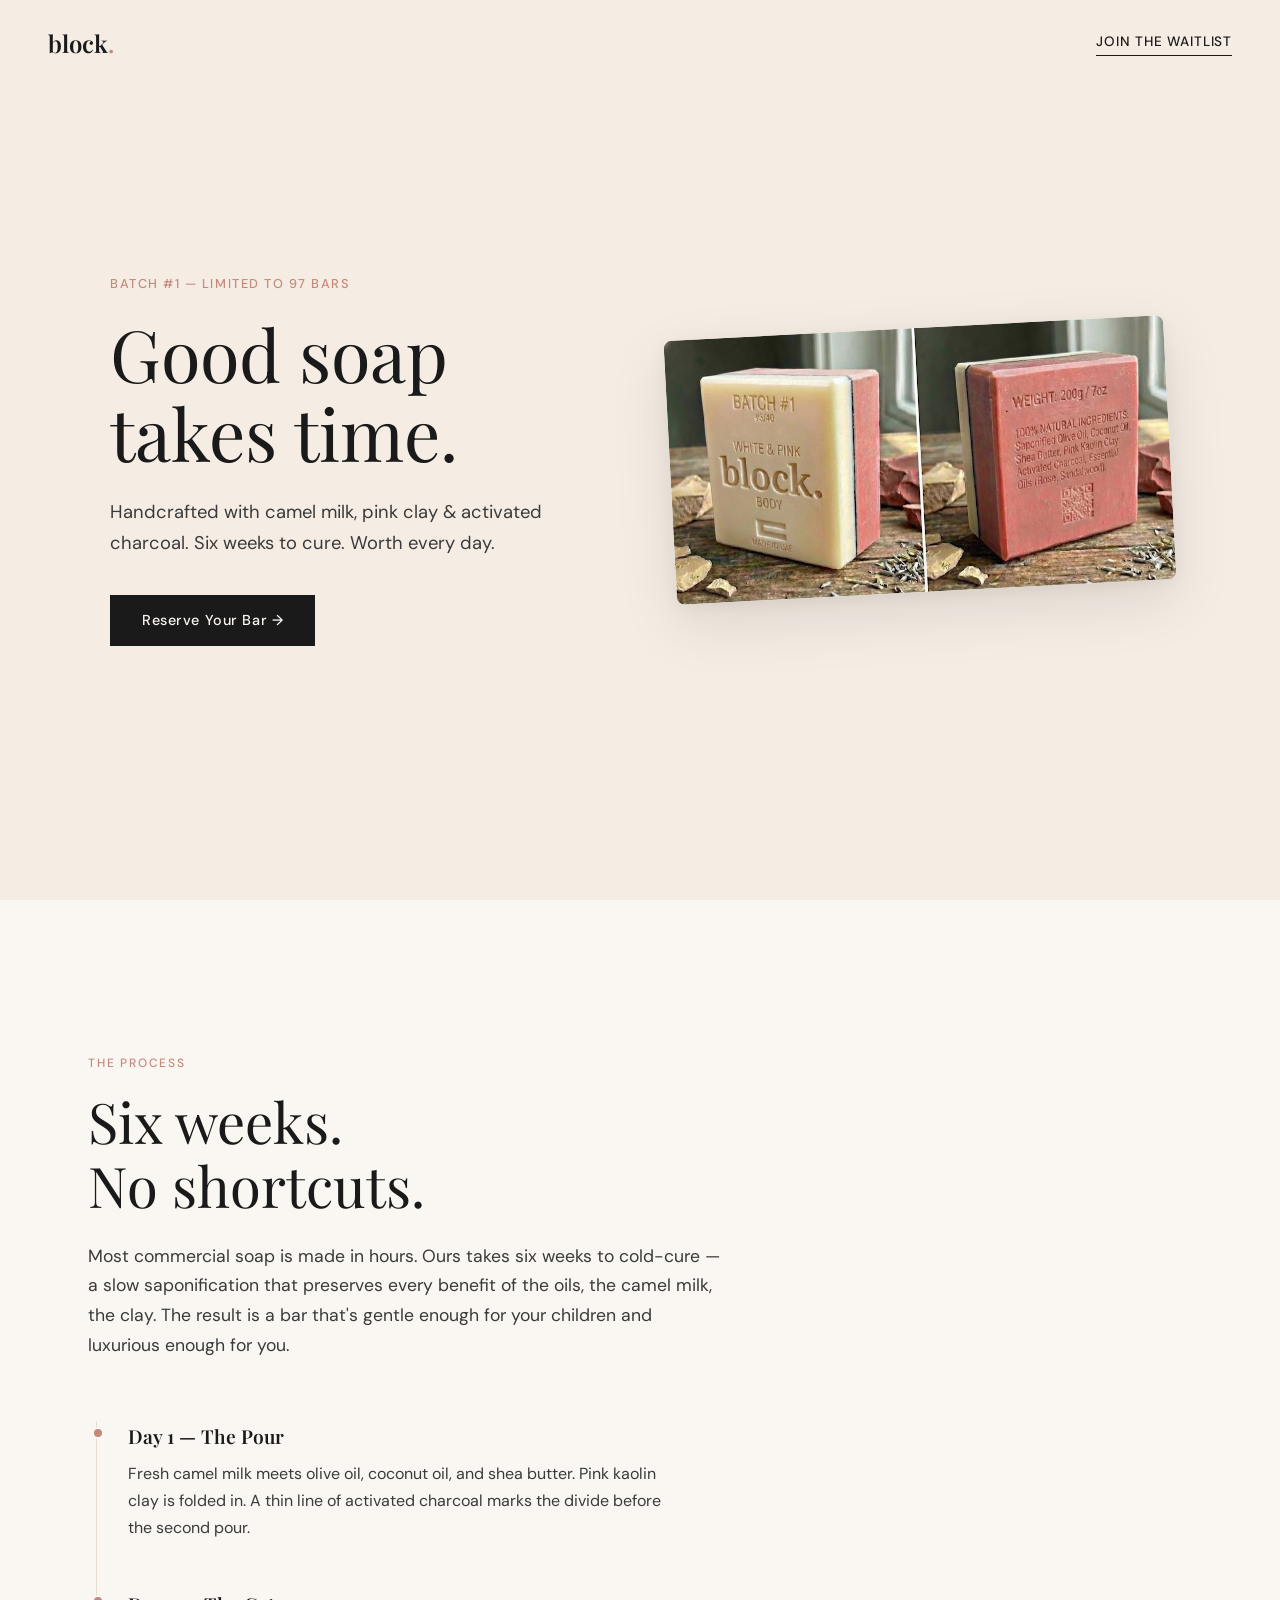
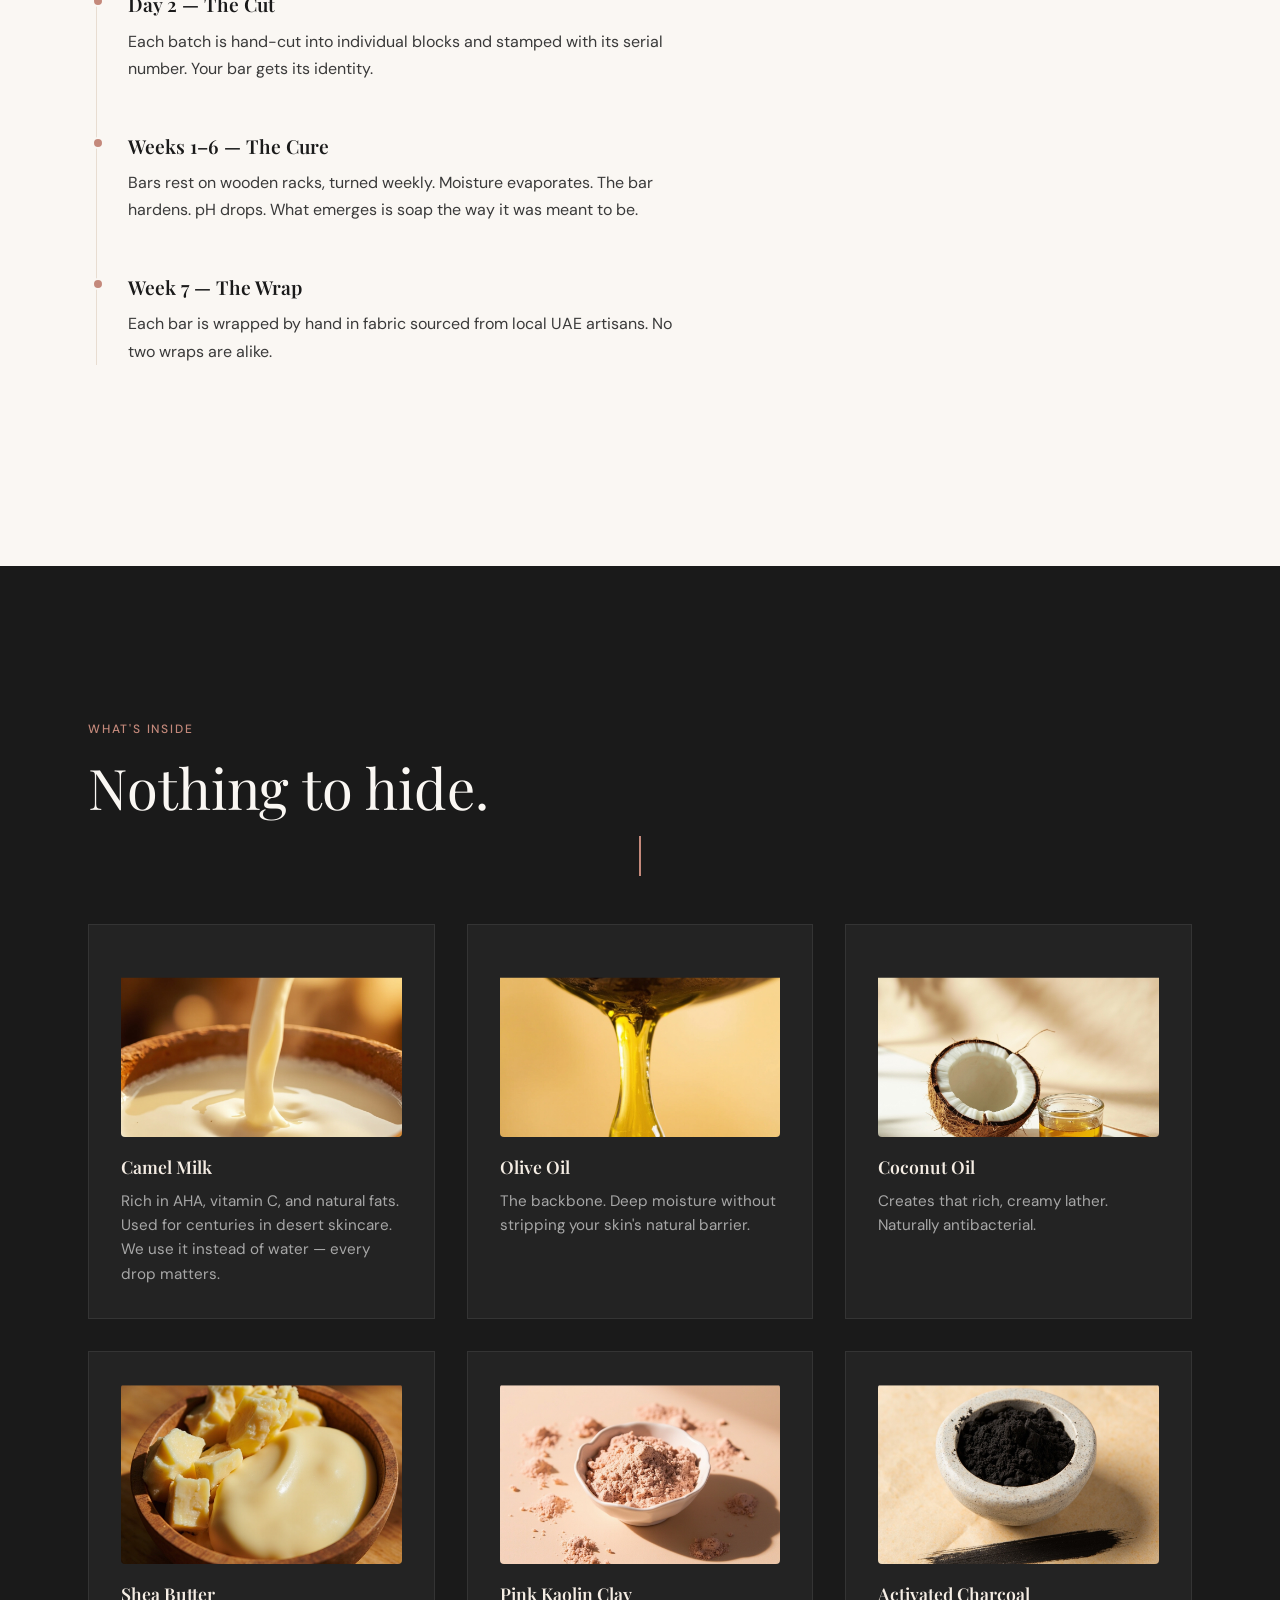
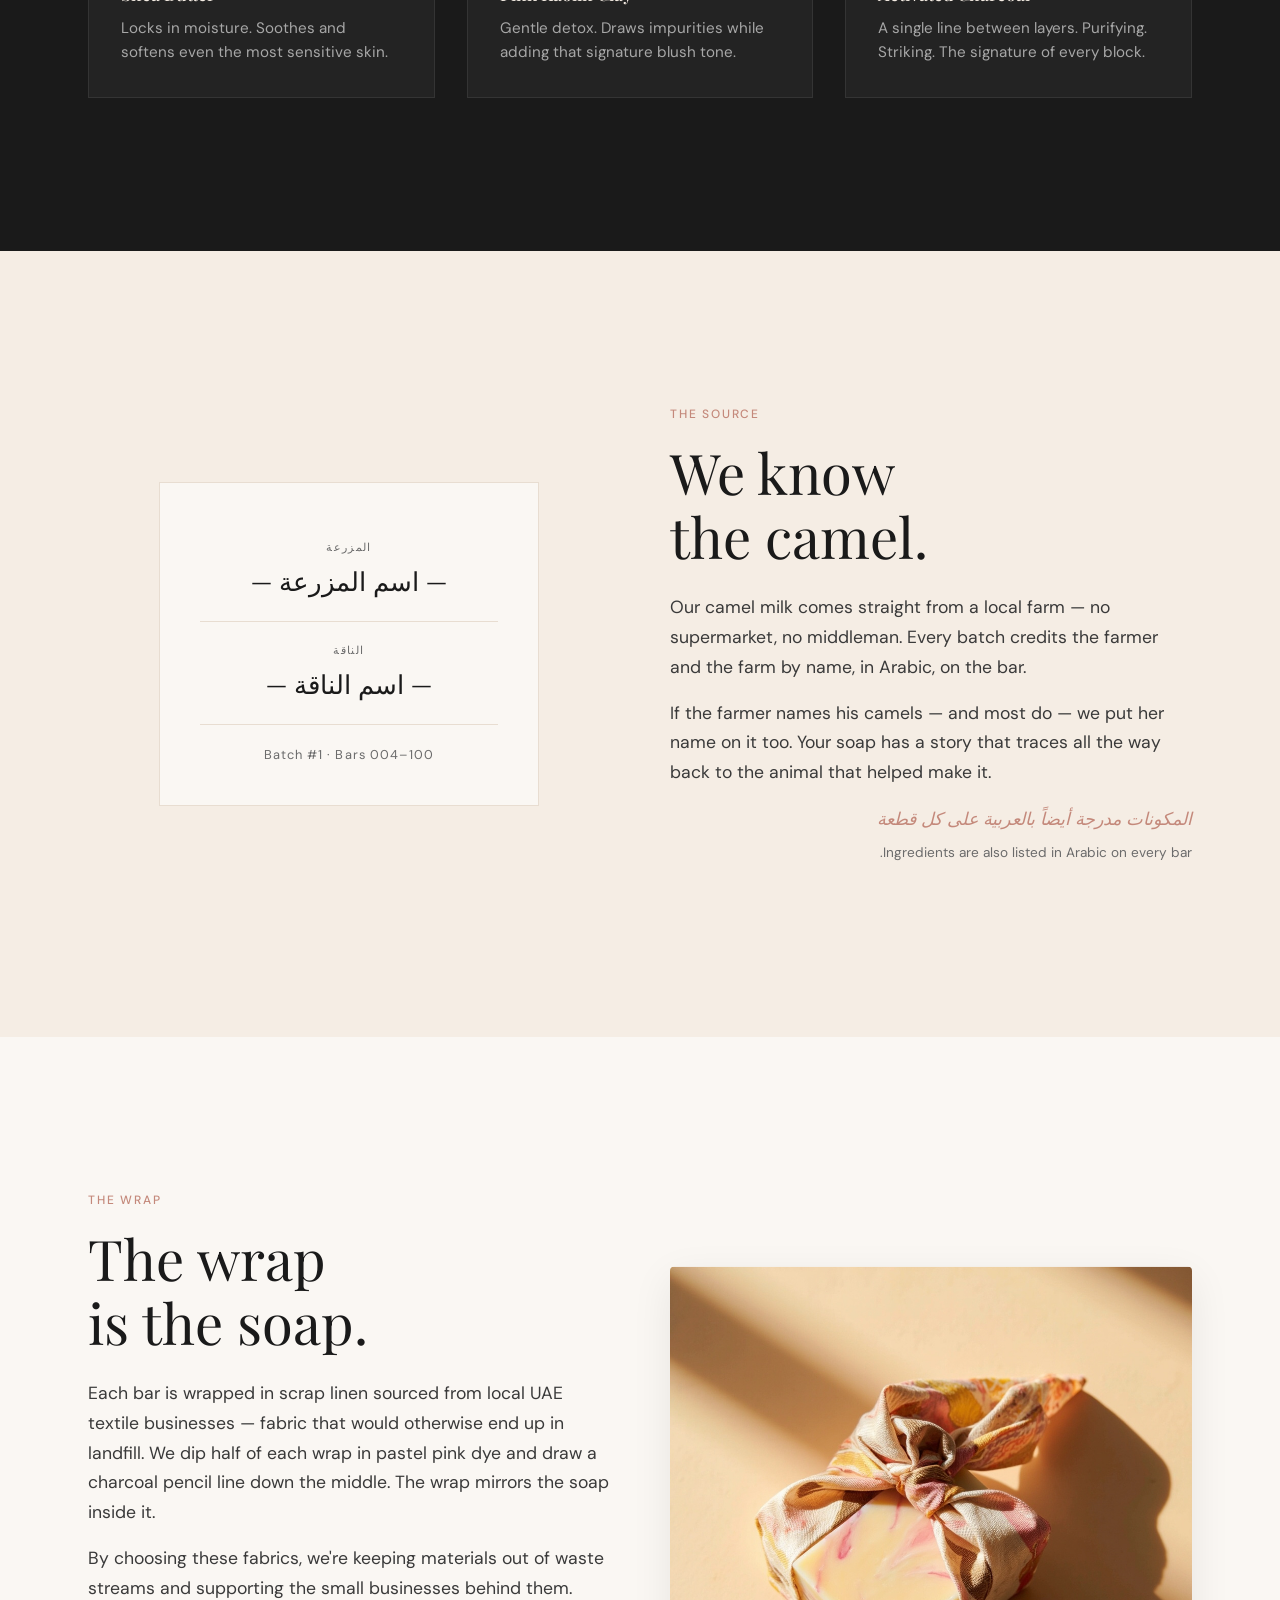
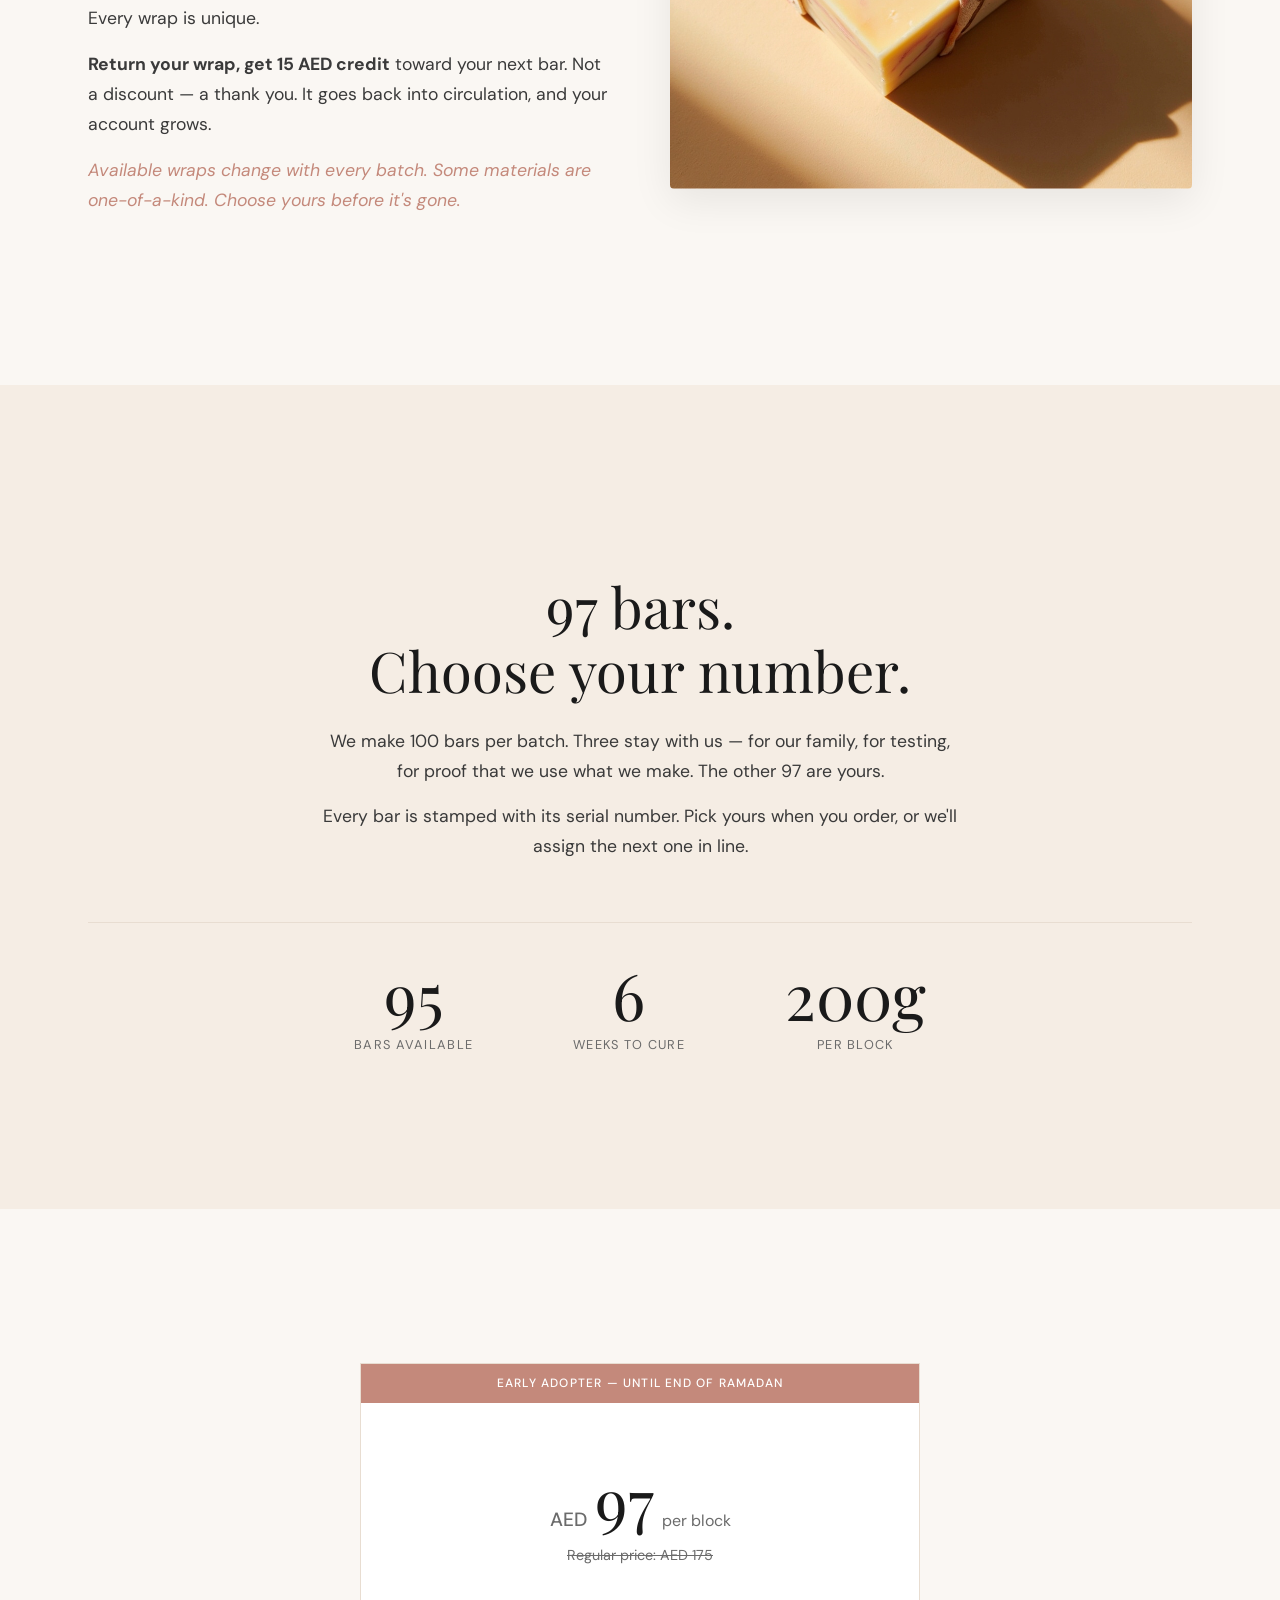
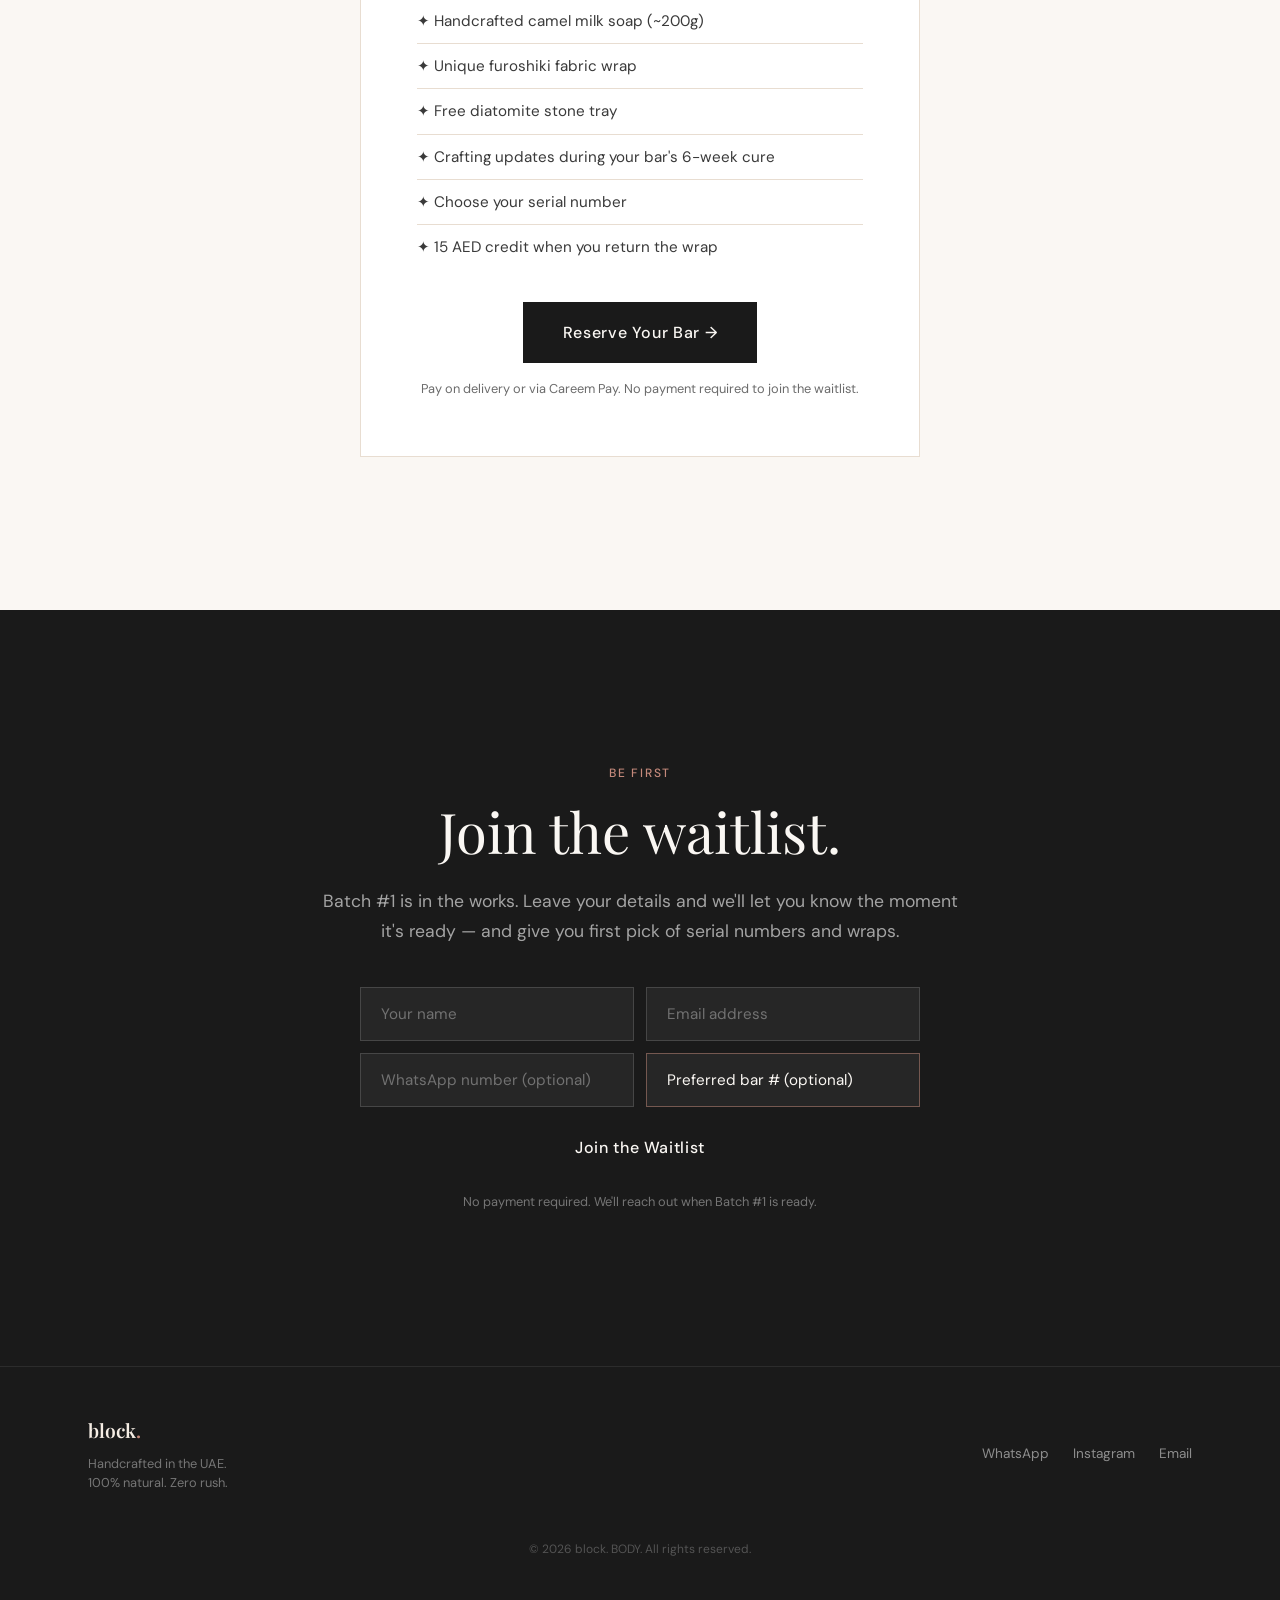
==== index.html @ e72de4f9 "Add JSON-LD structured data for product SEO - Product schema with name, brand, price, weight - Pre-o" ====
<!DOCTYPE html>
<html lang="en">
<head>
  <meta charset="UTF-8">
  <meta name="viewport" content="width=device-width, initial-scale=1.0">
  <title>block. BODY. — Handcrafted Natural Soap, Made in UAE</title>
  <meta name="description" content="Small-batch, camel milk soap handcrafted in the UAE. 6 weeks to cure. 97 bars per batch. Pink clay, activated charcoal, wrapped in locally-sourced fabric. Choose your number.">

  <!-- Favicon -->
  <link rel="icon" href="favicon.ico" sizes="any">
  <link rel="icon" type="image/png" sizes="192x192" href="favicon-192.png">
  <link rel="apple-touch-icon" href="favicon-192.png">

  <!-- Open Graph -->
  <meta property="og:type" content="website">
  <meta property="og:title" content="block. BODY. — Handcrafted Natural Soap">
  <meta property="og:description" content="Small-batch camel milk soap, handcrafted in the UAE. 6 weeks to cure. 97 bars per batch. Choose your number.">
  <meta property="og:image" content="images/hero-soap.png">
  <meta property="og:url" content="https://blockofsoap.com">

  <!-- Twitter Card -->
  <meta name="twitter:card" content="summary_large_image">
  <meta name="twitter:title" content="block. BODY. — Handcrafted Natural Soap">
  <meta name="twitter:description" content="Small-batch camel milk soap, handcrafted in the UAE. 6 weeks to cure. 97 bars per batch.">
  <meta name="twitter:image" content="images/hero-soap.png">

  <link rel="preconnect" href="https://fonts.googleapis.com">
  <link rel="preconnect" href="https://fonts.gstatic.com" crossorigin>
  <link href="https://fonts.googleapis.com/css2?family=DM+Sans:ital,opsz,wght@0,9..40,300;0,9..40,400;0,9..40,500;0,9..40,700;1,9..40,300&family=Playfair+Display:ital,wght@0,400;0,600;1,400&display=swap" rel="stylesheet">
  <link rel="stylesheet" href="style.css">

  <!-- Structured Data -->
  <script type="application/ld+json">
  {
    "@context": "https://schema.org",
    "@type": "Product",
    "name": "block. BODY. Handcrafted Camel Milk Soap",
    "description": "Small-batch handcrafted soap made with camel milk, pink kaolin clay, and activated charcoal. 6-week cold cure. 97 bars per batch.",
    "brand": { "@type": "Brand", "name": "block. BODY." },
    "offers": {
      "@type": "Offer",
      "price": "97",
      "priceCurrency": "AED",
      "availability": "https://schema.org/PreOrder",
      "priceValidUntil": "2026-03-31"
    },
    "weight": { "@type": "QuantitativeValue", "value": "200", "unitCode": "GRM" },
    "material": "Camel milk, olive oil, coconut oil, shea butter, pink kaolin clay, activated charcoal",
    "countryOfOrigin": { "@type": "Country", "name": "United Arab Emirates" },
    "image": "images/hero-soap.png"
  }
  </script>
</head>
<body>

  <!-- Skip link for keyboard users -->
  <a href="#waitlist" class="skip-link">Skip to waitlist</a>

  <!-- ===== HERO ===== -->
  <section class="hero" id="top" aria-label="Hero">
    <nav class="nav" aria-label="Main navigation">
      <div class="nav__logo"><a href="#top" aria-label="block. BODY. — Back to top">block<span class="dot">.</span></a></div>
      <a href="#waitlist" class="nav__cta">Join the Waitlist</a>
    </nav>

    <div class="hero__content">
      <div class="hero__text">
        <p class="hero__eyebrow">Batch #1 — Limited to 97 bars</p>
        <h1 class="hero__title">Good soap<br>takes time.</h1>
        <p class="hero__subtitle">Handcrafted with camel milk, pink clay &amp; activated charcoal. Six weeks to cure. Worth every day.</p>
        <a href="#waitlist" class="btn btn--primary">Reserve Your Bar →</a>
      </div>
      <div class="hero__image">
        <img src="images/hero-soap.png" alt="block. BODY. handcrafted soap — cream and pink layers with activated charcoal line" class="hero__photo">
      </div>
    </div>

    <div class="hero__scroll-hint">
      <span>Scroll to discover</span>
      <div class="scroll-line"></div>
    </div>
  </section>

  <!-- ===== THE STORY ===== -->
  <section class="story" id="story">
    <div class="container">
      <p class="section-eyebrow">The Process</p>
      <h2 class="section-title">Six weeks.<br>No shortcuts.</h2>
      <p class="section-body">Most commercial soap is made in hours. Ours takes six weeks to cold-cure — a slow saponification that preserves every benefit of the oils, the camel milk, the clay. The result is a bar that's gentle enough for your children and luxurious enough for you.</p>

      <div class="timeline">
        <div class="timeline__step" data-step="1">
          <div class="timeline__marker"></div>
          <div class="timeline__content">
            <h3>Day 1 — The Pour</h3>
            <p>Fresh camel milk meets olive oil, coconut oil, and shea butter. Pink kaolin clay is folded in. A thin line of activated charcoal marks the divide before the second pour.</p>
          </div>
        </div>
        <div class="timeline__step" data-step="2">
          <div class="timeline__marker"></div>
          <div class="timeline__content">
            <h3>Day 2 — The Cut</h3>
            <p>Each batch is hand-cut into individual blocks and stamped with its serial number. Your bar gets its identity.</p>
          </div>
        </div>
        <div class="timeline__step" data-step="3">
          <div class="timeline__marker"></div>
          <div class="timeline__content">
            <h3>Weeks 1–6 — The Cure</h3>
            <p>Bars rest on wooden racks, turned weekly. Moisture evaporates. The bar hardens. pH drops. What emerges is soap the way it was meant to be.</p>
          </div>
        </div>
        <div class="timeline__step" data-step="4">
          <div class="timeline__marker"></div>
          <div class="timeline__content">
            <h3>Week 7 — The Wrap</h3>
            <p>Each bar is wrapped by hand in fabric sourced from local UAE artisans. No two wraps are alike.</p>
          </div>
        </div>
      </div>
    </div>
  </section>

  <!-- ===== INGREDIENTS ===== -->
  <section class="ingredients" id="ingredients">
    <div class="container">
      <p class="section-eyebrow">What's Inside</p>
      <h2 class="section-title">Nothing to hide.</h2>
      <div class="ingredients__grid">
        <div class="ingredient-card">
          <div class="ingredient-card__img"><img loading="lazy" src="images/ingredient-camel-milk.png" alt="Camel milk"></div>
          <h3>Camel Milk</h3>
          <p>Rich in AHA, vitamin C, and natural fats. Used for centuries in desert skincare. We use it instead of water — every drop matters.</p>
        </div>
        <div class="ingredient-card">
          <div class="ingredient-card__img"><img loading="lazy" src="images/ingredient-olive-oil.png" alt="Olive oil"></div>
          <h3>Olive Oil</h3>
          <p>The backbone. Deep moisture without stripping your skin's natural barrier.</p>
        </div>
        <div class="ingredient-card">
          <div class="ingredient-card__img"><img loading="lazy" src="images/ingredient-coconut.png" alt="Coconut oil"></div>
          <h3>Coconut Oil</h3>
          <p>Creates that rich, creamy lather. Naturally antibacterial.</p>
        </div>
        <div class="ingredient-card">
          <div class="ingredient-card__img"><img loading="lazy" src="images/ingredient-shea-butter.png" alt="Shea butter"></div>
          <h3>Shea Butter</h3>
          <p>Locks in moisture. Soothes and softens even the most sensitive skin.</p>
        </div>
        <div class="ingredient-card">
          <div class="ingredient-card__img"><img loading="lazy" src="images/ingredient-pink-clay.png" alt="Pink kaolin clay"></div>
          <h3>Pink Kaolin Clay</h3>
          <p>Gentle detox. Draws impurities while adding that signature blush tone.</p>
        </div>
        <div class="ingredient-card">
          <div class="ingredient-card__img"><img loading="lazy" src="images/ingredient-charcoal.png" alt="Activated charcoal"></div>
          <h3>Activated Charcoal</h3>
          <p>A single line between layers. Purifying. Striking. The signature of every block.</p>
        </div>
      </div>
    </div>
  </section>

  <!-- ===== PROVENANCE ===== -->
  <section class="provenance" id="provenance">
    <div class="container">
      <div class="provenance__layout">
        <div class="provenance__visual">
          <div class="provenance-card">
            <div class="provenance-card__arabic">
              <span class="provenance-card__label">المزرعة</span>
              <span class="provenance-card__value" dir="rtl">— اسم المزرعة —</span>
            </div>
            <div class="provenance-card__divider"></div>
            <div class="provenance-card__arabic">
              <span class="provenance-card__label">الناقة</span>
              <span class="provenance-card__value" dir="rtl">— اسم الناقة —</span>
            </div>
            <div class="provenance-card__divider"></div>
            <div class="provenance-card__batch">
              Batch #1 · Bars 004–100
            </div>
          </div>
        </div>
        <div class="provenance__text">
          <p class="section-eyebrow">The Source</p>
          <h2 class="section-title">We know<br>the camel.</h2>
          <p class="section-body">Our camel milk comes straight from a local farm — no supermarket, no middleman. Every batch credits the farmer and the farm by name, in Arabic, on the bar.</p>
          <p class="section-body">If the farmer names his camels — and most do — we put her name on it too. Your soap has a story that traces all the way back to the animal that helped make it.</p>
          <p class="section-body provenance__arabic-note">المكونات مدرجة أيضاً بالعربية على كل قطعة<br><span class="provenance__translation">Ingredients are also listed in Arabic on every bar.</span></p>
        </div>
      </div>
    </div>
  </section>

  <!-- ===== THE WRAP ===== -->
  <section class="wrap" id="wrap">
    <div class="container">
      <div class="wrap__layout">
        <div class="wrap__text">
          <p class="section-eyebrow">The Wrap</p>
          <h2 class="section-title">The wrap<br>is the soap.</h2>
          <p class="section-body">Each bar is wrapped in scrap linen sourced from local UAE textile businesses — fabric that would otherwise end up in landfill. We dip half of each wrap in pastel pink dye and draw a charcoal pencil line down the middle. The wrap mirrors the soap inside it.</p>
          <p class="section-body">By choosing these fabrics, we're keeping materials out of waste streams and supporting the small businesses behind them. Every wrap is unique.</p>
          <p class="section-body"><strong>Return your wrap, get 15 AED credit</strong> toward your next bar. Not a discount — a thank you. It goes back into circulation, and your account grows.</p>
          <p class="section-body wrap__materials">Available wraps change with every batch. Some materials are one-of-a-kind. Choose yours before it's gone.</p>
        </div>
        <div class="wrap__visual">
          <img loading="lazy" src="images/furoshiki-wrap.png" alt="Soap wrapped in locally-sourced fabric, furoshiki style" class="wrap__image">
        </div>
      </div>
    </div>
  </section>

  <!-- ===== THE BATCH ===== -->
  <section class="batch" id="batch">
    <div class="container">
      <p class="section-eyebrow">Batch #1</p>
      <h2 class="section-title">97 bars.<br>Choose your number.</h2>
      <p class="section-body">We make 100 bars per batch. Three stay with us — for our family, for testing, for proof that we use what we make. The other 97 are yours.</p>
      <p class="section-body">Every bar is stamped with its serial number. Pick yours when you order, or we'll assign the next one in line.</p>

      <div class="batch__counter">
        <div class="batch__stat">
          <span class="batch__number" id="barsAvailable">97</span>
          <span class="batch__label">bars available</span>
        </div>
        <div class="batch__stat">
          <span class="batch__number">6</span>
          <span class="batch__label">weeks to cure</span>
        </div>
        <div class="batch__stat">
          <span class="batch__number">200g</span>
          <span class="batch__label">per block</span>
        </div>
      </div>
    </div>
  </section>

  <!-- ===== PRICING ===== -->
  <section class="pricing" id="pricing">
    <div class="container">
      <div class="pricing__card">
        <div class="pricing__badge">Early Adopter — Until End of Ramadan</div>
        <div class="pricing__amount">
          <span class="pricing__currency">AED</span>
          <span class="pricing__value">97</span>
          <span class="pricing__per">per block</span>
        </div>
        <div class="pricing__original">Regular price: AED 175</div>
        <ul class="pricing__includes">
          <li>✦ Handcrafted camel milk soap (~200g)</li>
          <li>✦ Unique furoshiki fabric wrap</li>
          <li>✦ Free diatomite stone tray</li>
          <li>✦ Crafting updates during your bar's 6-week cure</li>
          <li>✦ Choose your serial number</li>
          <li>✦ 15 AED credit when you return the wrap</li>
        </ul>
        <a href="#waitlist" class="btn btn--primary btn--large">Reserve Your Bar →</a>
        <p class="pricing__note">Pay on delivery or via Careem Pay. No payment required to join the waitlist.</p>
      </div>
    </div>
  </section>

  <!-- ===== WAITLIST ===== -->
  <section class="waitlist" id="waitlist">
    <div class="container">
      <p class="section-eyebrow">Be First</p>
      <h2 class="section-title">Join the waitlist.</h2>
      <p class="section-body">Batch #1 is in the works. Leave your details and we'll let you know the moment it's ready — and give you first pick of serial numbers and wraps.</p>

      <form class="waitlist__form" id="waitlistForm" aria-label="Waitlist signup">
        <div class="form__row">
          <label class="sr-only" for="wl-name">Your name</label>
          <input type="text" id="wl-name" name="name" placeholder="Your name" required class="form__input" autocomplete="name">
          <label class="sr-only" for="wl-email">Email address</label>
          <input type="email" id="wl-email" name="email" placeholder="Email address" required class="form__input" autocomplete="email">
        </div>
        <div class="form__row">
          <label class="sr-only" for="wl-phone">WhatsApp number</label>
          <input type="tel" id="wl-phone" name="phone" placeholder="WhatsApp number (optional)" class="form__input" autocomplete="tel">
          <label class="sr-only" for="wl-bar">Preferred bar number</label>
          <select id="wl-bar" name="barNumber" class="form__input form__select">
            <option value="">Preferred bar # (optional)</option>
          </select>
        </div>
        <button type="submit" class="btn btn--primary btn--large btn--full">Join the Waitlist</button>
        <p class="form__note">No payment required. We'll reach out when Batch #1 is ready.</p>
      </form>

      <div class="waitlist__success" id="waitlistSuccess" style="display:none;">
        <div class="success-icon">✦</div>
        <h3>You're on the list.</h3>
        <p>We'll send you updates as your batch cures. Welcome to block.</p>
      </div>
    </div>
  </section>

  <!-- ===== FOOTER ===== -->
  <footer class="footer">
    <div class="container footer__content">
      <div class="footer__brand">
        <div class="footer__logo">block<span class="dot">.</span></div>
        <p>Handcrafted in the UAE.<br>100% natural. Zero rush.</p>
      </div>
      <div class="footer__links">
        <a href="https://wa.me/971XXXXXXXXX" target="_blank">WhatsApp</a>
        <a href="https://instagram.com/blockofsoap" target="_blank">Instagram</a>
        <a href="mailto:hello@blockofsoap.com">Email</a>
      </div>
      <p class="footer__copy">© 2026 block. BODY. All rights reserved.</p>
    </div>
  </footer>

  <script src="script.js"></script>
</body>
</html>
---- style.css ----
/* ===== DESIGN TOKENS ===== */
:root {
  /* Palette — derived from the soap itself */
  --cream:       #F5EDE4;   /* camel milk base */
  --cream-light: #FAF7F3;   /* backgrounds */
  --cream-dark:  #E8DDD1;   /* subtle borders */
  --pink:        #C4897B;   /* pink kaolin clay */
  --pink-light:  #D4A69A;   /* hover states */
  --pink-soft:   #F0DDD8;   /* light pink bg */
  --charcoal:    #1A1A1A;   /* activated charcoal */
  --charcoal-mid:#3A3A3A;   /* secondary text */
  --charcoal-light: #6B6B6B; /* muted text */
  --white:       #FFFFFF;
  --gold:        #C9A96E;   /* accent, premium feel */

  /* Typography */
  --font-display: 'Playfair Display', Georgia, serif;
  --font-body:    'DM Sans', -apple-system, sans-serif;

  /* Spacing */
  --section-pad: clamp(80px, 12vw, 160px);
  --container:   min(1200px, 90vw);

  /* Transitions */
  --ease-smooth: cubic-bezier(0.25, 0.46, 0.45, 0.94);
  --ease-spring: cubic-bezier(0.34, 1.56, 0.64, 1);
}

/* ===== RESET ===== */
*, *::before, *::after {
  margin: 0; padding: 0; box-sizing: border-box;
}
html {
  scroll-behavior: smooth;
  -webkit-font-smoothing: antialiased;
}
body {
  font-family: var(--font-body);
  color: var(--charcoal);
  background: var(--cream-light);
  line-height: 1.6;
  overflow-x: hidden;
}
a { color: inherit; text-decoration: none; }
img { max-width: 100%; display: block; }
ul { list-style: none; }

.container {
  max-width: var(--container);
  margin: 0 auto;
  padding: 0 24px;
}

/* ===== TYPOGRAPHY ===== */
.section-eyebrow {
  font-family: var(--font-body);
  font-size: 0.75rem;
  font-weight: 500;
  letter-spacing: 0.15em;
  text-transform: uppercase;
  color: var(--pink);
  margin-bottom: 16px;
}
.section-title {
  font-family: var(--font-display);
  font-size: clamp(2rem, 5vw, 3.5rem);
  font-weight: 400;
  line-height: 1.15;
  margin-bottom: 24px;
  color: var(--charcoal);
}
.section-body {
  font-size: 1.1rem;
  line-height: 1.7;
  color: var(--charcoal-mid);
  max-width: 640px;
  margin-bottom: 16px;
}

/* ===== BUTTON ===== */
.btn {
  display: inline-block;
  font-family: var(--font-body);
  font-size: 0.9rem;
  font-weight: 500;
  letter-spacing: 0.04em;
  padding: 14px 32px;
  border: none;
  border-radius: 0;
  cursor: pointer;
  transition: all 0.3s var(--ease-smooth);
}
.btn--primary {
  background: var(--charcoal);
  color: var(--cream-light);
}
.btn--primary:hover {
  background: var(--pink);
  color: var(--white);
  transform: translateY(-2px);
}
.btn--large {
  padding: 18px 40px;
  font-size: 1rem;
}
.btn--full {
  width: 100%;
  text-align: center;
}

/* ===== NAV ===== */
.nav {
  display: flex;
  justify-content: space-between;
  align-items: center;
  padding: 24px clamp(24px, 5vw, 48px);
  position: absolute;
  top: 0; left: 0; right: 0;
  z-index: 100;
}
.nav__logo {
  font-family: var(--font-display);
  font-size: 1.5rem;
  font-weight: 600;
  color: var(--charcoal);
}
.dot {
  color: var(--pink);
}
.nav__cta {
  font-size: 0.85rem;
  font-weight: 500;
  letter-spacing: 0.06em;
  text-transform: uppercase;
  color: var(--charcoal);
  border-bottom: 1px solid var(--charcoal);
  padding-bottom: 2px;
  transition: color 0.3s, border-color 0.3s;
}
.nav__cta:hover {
  color: var(--pink);
  border-color: var(--pink);
}
/* Logo link inherits style */
.nav__logo a {
  color: inherit;
  text-decoration: none;
}

/* ===== HERO ===== */
.hero {
  min-height: 100vh;
  display: flex;
  flex-direction: column;
  justify-content: center;
  background: var(--cream);
  position: relative;
  overflow: hidden;
}
.hero__content {
  display: grid;
  grid-template-columns: 1fr 1fr;
  gap: 60px;
  align-items: center;
  max-width: var(--container);
  margin: 0 auto;
  padding: 120px 24px 100px;
}
.hero__eyebrow {
  font-size: 0.8rem;
  font-weight: 500;
  letter-spacing: 0.12em;
  text-transform: uppercase;
  color: var(--pink);
  margin-bottom: 20px;
}
.hero__title {
  font-family: var(--font-display);
  font-size: clamp(2.5rem, 6vw, 4.5rem);
  font-weight: 400;
  line-height: 1.1;
  margin-bottom: 24px;
  color: var(--charcoal);
}
.hero__subtitle {
  font-size: 1.15rem;
  line-height: 1.7;
  color: var(--charcoal-mid);
  max-width: 480px;
  margin-bottom: 36px;
}

/* Hero photo */
.hero__photo {
  width: 100%;
  max-width: 500px;
  margin: 0 auto;
  display: block;
  border-radius: 8px;
  box-shadow:
    0 20px 60px rgba(0,0,0,0.1),
    0 4px 16px rgba(0,0,0,0.05);
  transform: rotate(-3deg);
  transition: transform 0.6s var(--ease-spring);
}
.hero__photo:hover {
  transform: rotate(0deg) scale(1.02);
}

.hero__scroll-hint {
  position: absolute;
  bottom: 24px;
  left: 50%;
  transform: translateX(-50%);
  display: flex;
  flex-direction: column;
  align-items: center;
  gap: 8px;
  z-index: 1;
  pointer-events: none;
  transition: opacity 0.6s var(--ease-smooth);
}
.hero__scroll-hint.hidden {
  opacity: 0;
}
.hero__scroll-hint span {
  font-size: 0.7rem;
  letter-spacing: 0.1em;
  text-transform: uppercase;
  color: var(--charcoal-light);
}
.scroll-line {
  width: 1px;
  height: 40px;
  background: var(--charcoal-light);
  animation: scrollPulse 2s ease infinite;
}
@keyframes scrollPulse {
  0%, 100% { opacity: 0.3; transform: scaleY(0.5); }
  50% { opacity: 1; transform: scaleY(1); }
}

/* ===== STORY / TIMELINE ===== */
.story {
  padding: var(--section-pad) 0;
  background: var(--cream-light);
}
.timeline {
  margin-top: 60px;
  position: relative;
  padding-left: 40px;
}
.timeline::before {
  content: '';
  position: absolute;
  left: 8px;
  top: 0;
  bottom: 0;
  width: 1px;
  background: var(--cream-dark);
}
.timeline__step {
  position: relative;
  margin-bottom: 48px;
  opacity: 0;
  transform: translateY(30px);
  transition: all 0.6s var(--ease-smooth);
}
.timeline__step.visible {
  opacity: 1;
  transform: translateY(0);
}
.timeline__marker {
  position: absolute;
  left: -36px;
  top: 6px;
  width: 12px;
  height: 12px;
  border-radius: 50%;
  background: var(--pink);
  border: 2px solid var(--cream-light);
  z-index: 1;
}
.timeline__content h3 {
  font-family: var(--font-display);
  font-size: 1.2rem;
  font-weight: 600;
  margin-bottom: 8px;
}
.timeline__content p {
  color: var(--charcoal-mid);
  font-size: 1rem;
  line-height: 1.7;
  max-width: 560px;
}

/* ===== INGREDIENTS ===== */
.ingredients {
  padding: var(--section-pad) 0;
  background: var(--charcoal);
  color: var(--cream-light);
  overflow: hidden;
}
.ingredients .section-title {
  color: var(--cream-light);
}
.ingredients__grid {
  display: grid;
  grid-template-columns: repeat(auto-fit, minmax(300px, 1fr));
  gap: 32px;
  margin-top: 48px;
}
.ingredient-card {
  background: rgba(255,255,255,0.04);
  border: 1px solid rgba(255,255,255,0.08);
  padding: 32px;
  transition: all 0.5s var(--ease-smooth);
  position: relative;
  overflow: hidden;
}
/* Pour-in shimmer overlay */
.ingredient-card::before {
  content: '';
  position: absolute;
  top: 0; left: -100%;
  width: 60%;
  height: 100%;
  background: linear-gradient(
    90deg,
    transparent,
    rgba(255,255,255,0.04),
    transparent
  );
  transition: none;
  pointer-events: none;
}
.ingredient-card.visible::before {
  animation: shimmerPour 1.2s 0.4s ease-out forwards;
}
@keyframes shimmerPour {
  0%   { left: -60%; }
  100% { left: 120%; }
}
.ingredient-card:hover {
  background: rgba(255,255,255,0.08);
  transform: translateY(-4px);
}
.ingredient-card__img {
  width: 100%;
  height: 180px;
  overflow: hidden;
  margin-bottom: 16px;
  border-radius: 4px;
  position: relative;
}
/* Liquid fill reveal — image appears to "pour in" from top */
.ingredient-card__img::after {
  content: '';
  position: absolute;
  top: 0; left: 0; right: 0; bottom: 0;
  background: var(--charcoal);
  transform-origin: top;
  transform: scaleY(1);
  transition: transform 0.9s var(--ease-smooth);
  z-index: 1;
}
.ingredient-card.visible .ingredient-card__img::after {
  transform: scaleY(0);
  transform-origin: bottom;
}
.ingredient-card__img img {
  width: 100%;
  height: 100%;
  object-fit: cover;
  transition: transform 0.6s var(--ease-smooth);
  /* Gentle float animation on visible */
}
.ingredient-card.visible .ingredient-card__img img {
  animation: gentleFloat 6s ease-in-out infinite;
  animation-delay: var(--float-delay, 0s);
}
@keyframes gentleFloat {
  0%, 100% { transform: scale(1) translateY(0); }
  50%      { transform: scale(1.03) translateY(-4px); }
}
.ingredient-card:hover .ingredient-card__img img {
  transform: scale(1.08);
  animation: none;
}
.ingredient-card h3 {
  font-family: var(--font-display);
  font-size: 1.1rem;
  font-weight: 600;
  margin-bottom: 8px;
  color: var(--cream);
  transform: translateY(10px);
  opacity: 0;
  transition: all 0.5s 0.3s var(--ease-smooth);
}
.ingredient-card.visible h3 {
  transform: translateY(0);
  opacity: 1;
}
.ingredient-card p {
  font-size: 0.95rem;
  line-height: 1.6;
  color: rgba(255,255,255,0.6);
  transform: translateY(10px);
  opacity: 0;
  transition: all 0.5s 0.45s var(--ease-smooth);
}
.ingredient-card.visible p {
  transform: translateY(0);
  opacity: 1;
}

/* Drip/pour decoration on the ingredients section header */
.ingredients .section-title {
  position: relative;
}
.ingredients .section-title::after {
  content: '';
  display: block;
  width: 2px;
  height: 0;
  background: var(--pink);
  margin: 16px auto 0;
  transition: height 0.8s 0.2s var(--ease-smooth);
}
.ingredients .section-title.visible::after {
  height: 40px;
}

/* ===== PROVENANCE ===== */
.provenance {
  padding: var(--section-pad) 0;
  background: var(--cream);
}
.provenance__layout {
  display: grid;
  grid-template-columns: 1fr 1fr;
  gap: 60px;
  align-items: center;
}
.provenance-card {
  background: var(--cream-light);
  border: 1px solid var(--cream-dark);
  padding: 40px;
  max-width: 380px;
  margin: 0 auto;
}
.provenance-card__arabic {
  text-align: center;
  padding: 16px 0;
}
.provenance-card__label {
  display: block;
  font-family: var(--font-body);
  font-size: 0.7rem;
  letter-spacing: 0.12em;
  text-transform: uppercase;
  color: var(--charcoal-light);
  margin-bottom: 8px;
}
.provenance-card__value {
  display: block;
  font-size: 1.6rem;
  color: var(--charcoal);
  font-weight: 300;
  line-height: 1.4;
}
.provenance-card__divider {
  height: 1px;
  background: var(--cream-dark);
  margin: 4px 0;
}
.provenance-card__batch {
  text-align: center;
  padding-top: 16px;
  font-size: 0.8rem;
  letter-spacing: 0.08em;
  color: var(--charcoal-light);
}
.provenance__arabic-note {
  font-style: italic;
  color: var(--pink) !important;
  direction: rtl;
  text-align: right;
  line-height: 1.8;
}
.provenance__translation {
  direction: ltr;
  font-size: 0.85rem;
  color: var(--charcoal-light) !important;
  font-style: normal;
}

@media (max-width: 768px) {
  .provenance__layout {
    grid-template-columns: 1fr;
  }
  .provenance__visual {
    order: -1;
  }
}

/* ===== THE WRAP ===== */
.wrap {
  padding: var(--section-pad) 0;
  background: var(--cream-light);
}
.wrap__layout {
  display: grid;
  grid-template-columns: 1fr 1fr;
  gap: 60px;
  align-items: center;
}
.wrap__image {
  width: 100%;
  border-radius: 4px;
  box-shadow: 0 12px 40px rgba(0,0,0,0.08);
}
.wrap__materials {
  font-style: italic;
  color: var(--pink) !important;
}

/* ===== BATCH ===== */
.batch {
  padding: var(--section-pad) 0;
  background: var(--cream);
  text-align: center;
}
.batch .section-body {
  margin-left: auto;
  margin-right: auto;
}
.batch__counter {
  display: flex;
  justify-content: center;
  gap: clamp(40px, 8vw, 100px);
  margin-top: 60px;
  padding-top: 40px;
  border-top: 1px solid var(--cream-dark);
}
.batch__stat {
  display: flex;
  flex-direction: column;
  align-items: center;
}
.batch__number {
  font-family: var(--font-display);
  font-size: clamp(2.5rem, 5vw, 4rem);
  font-weight: 400;
  color: var(--charcoal);
  line-height: 1;
}
.batch__label {
  font-size: 0.8rem;
  letter-spacing: 0.1em;
  text-transform: uppercase;
  color: var(--charcoal-light);
  margin-top: 8px;
}

/* ===== PRICING ===== */
.pricing {
  padding: var(--section-pad) 0;
  background: var(--cream-light);
}
.pricing__card {
  max-width: 560px;
  margin: 0 auto;
  background: var(--white);
  border: 1px solid var(--cream-dark);
  padding: clamp(32px, 5vw, 56px);
  text-align: center;
  position: relative;
  overflow: hidden;
}
.pricing__badge {
  background: var(--pink);
  color: var(--white);
  font-size: 0.75rem;
  font-weight: 500;
  letter-spacing: 0.1em;
  text-transform: uppercase;
  padding: 10px 20px;
  position: absolute;
  top: 0; left: 0; right: 0;
}
.pricing__amount {
  margin-top: 48px;
  margin-bottom: 8px;
  display: flex;
  align-items: baseline;
  justify-content: center;
  gap: 8px;
}
.pricing__currency {
  font-size: 1.2rem;
  font-weight: 500;
  color: var(--charcoal-light);
}
.pricing__value {
  font-family: var(--font-display);
  font-size: 4rem;
  font-weight: 400;
  color: var(--charcoal);
  line-height: 1;
}
.pricing__per {
  font-size: 1rem;
  color: var(--charcoal-light);
}
.pricing__original {
  font-size: 0.9rem;
  color: var(--charcoal-light);
  text-decoration: line-through;
  margin-bottom: 32px;
}
.pricing__includes {
  text-align: left;
  margin-bottom: 32px;
}
.pricing__includes li {
  padding: 10px 0;
  border-bottom: 1px solid var(--cream-dark);
  font-size: 0.95rem;
  color: var(--charcoal-mid);
}
.pricing__includes li:last-child {
  border-bottom: none;
}
.pricing__note {
  margin-top: 16px;
  font-size: 0.8rem;
  color: var(--charcoal-light);
}

/* ===== WAITLIST ===== */
.waitlist {
  padding: var(--section-pad) 0;
  background: var(--charcoal);
  color: var(--cream-light);
  text-align: center;
}
.waitlist .section-title {
  color: var(--cream-light);
}
.waitlist .section-body {
  margin-left: auto;
  margin-right: auto;
  color: rgba(255,255,255,0.6);
}
.waitlist__form {
  max-width: 560px;
  margin: 40px auto 0;
}
.form__row {
  display: grid;
  grid-template-columns: 1fr 1fr;
  gap: 12px;
  margin-bottom: 12px;
}
.form__input,
.form__select {
  font-family: var(--font-body);
  font-size: 0.95rem;
  padding: 16px 20px;
  border: 1px solid rgba(255,255,255,0.15);
  background: rgba(255,255,255,0.05);
  color: var(--cream-light);
  outline: none;
  transition: border-color 0.3s;
}
.form__input::placeholder {
  color: rgba(255,255,255,0.35);
}
.form__input:focus,
.form__select:focus {
  border-color: var(--pink);
}
.form__select {
  appearance: none;
  cursor: pointer;
}
.form__select option {
  background: var(--charcoal);
  color: var(--cream-light);
}
.form__note {
  margin-top: 16px;
  font-size: 0.8rem;
  color: rgba(255,255,255,0.4);
}

/* Form validation */
.form__input:invalid:not(:placeholder-shown) {
  border-color: #e74c3c;
}
.form__input:valid:not(:placeholder-shown) {
  border-color: rgba(196, 137, 123, 0.5);
}

/* Submit button loading state */
.btn--loading {
  position: relative;
  pointer-events: none;
  opacity: 0.8;
}
.btn--loading::after {
  content: '';
  position: absolute;
  width: 18px;
  height: 18px;
  top: 50%;
  right: 20px;
  margin-top: -9px;
  border: 2px solid transparent;
  border-top-color: var(--cream-light);
  border-radius: 50%;
  animation: btnSpin 0.6s linear infinite;
}
@keyframes btnSpin {
  to { transform: rotate(360deg); }
}

.waitlist__success h3 {
  font-family: var(--font-display);
  font-size: 1.8rem;
  margin: 16px 0 8px;
}
.success-icon {
  font-size: 3rem;
  color: var(--pink);
}

/* ===== FOOTER ===== */
.footer {
  padding: 48px 0;
  background: var(--charcoal);
  border-top: 1px solid rgba(255,255,255,0.08);
}
.footer__content {
  display: flex;
  justify-content: space-between;
  align-items: center;
  flex-wrap: wrap;
  gap: 24px;
}
.footer__logo {
  font-family: var(--font-display);
  font-size: 1.2rem;
  font-weight: 600;
  color: var(--cream);
}
.footer__brand p {
  font-size: 0.8rem;
  color: rgba(255,255,255,0.4);
  margin-top: 8px;
  line-height: 1.5;
}
.footer__links {
  display: flex;
  gap: 24px;
}
.footer__links a {
  font-size: 0.85rem;
  color: rgba(255,255,255,0.5);
  transition: color 0.3s;
}
.footer__links a:hover {
  color: var(--pink);
}
.footer__copy {
  width: 100%;
  text-align: center;
  font-size: 0.75rem;
  color: rgba(255,255,255,0.25);
  margin-top: 24px;
}

/* ===== ANIMATIONS ===== */
.fade-up {
  opacity: 0;
  transform: translateY(40px);
  transition: all 0.8s var(--ease-smooth);
}
.fade-up.visible {
  opacity: 1;
  transform: translateY(0);
}

/* Slide-in from left/right */
.slide-in-left {
  opacity: 0;
  transform: translateX(-60px);
  transition: all 0.8s var(--ease-smooth);
}
.slide-in-left.visible {
  opacity: 1;
  transform: translateX(0);
}
.slide-in-right {
  opacity: 0;
  transform: translateX(60px);
  transition: all 0.8s var(--ease-smooth);
}
.slide-in-right.visible {
  opacity: 1;
  transform: translateX(0);
}

/* Scale reveal */
.scale-reveal {
  opacity: 0;
  transform: scale(0.85);
  transition: all 0.8s var(--ease-spring);
}
.scale-reveal.visible {
  opacity: 1;
  transform: scale(1);
}

/* Counter count-up animation */
@keyframes countPulse {
  0%   { transform: scale(1); }
  50%  { transform: scale(1.1); }
  100% { transform: scale(1); }
}
.batch__number.animate {
  animation: countPulse 0.4s var(--ease-spring);
}

/* Timeline line fill */
.timeline::before {
  transform-origin: top;
  transform: scaleY(0);
  transition: transform 1.5s var(--ease-smooth);
}
.timeline.visible::before {
  transform: scaleY(1);
}

/* Timeline marker pop */
.timeline__marker {
  transform: scale(0);
  transition: transform 0.4s var(--ease-spring);
}
.timeline__step.visible .timeline__marker {
  transform: scale(1);
}

/* Wrap image parallax-ready */
.wrap__image {
  transition: transform 0.1s linear;
}

/* Provenance card subtle float */
.provenance-card {
  transition: transform 0.3s var(--ease-smooth), box-shadow 0.3s;
}
.provenance-card:hover {
  transform: translateY(-4px);
  box-shadow: 0 16px 48px rgba(0,0,0,0.08);
}

/* Pricing card glow on visible */
.pricing__card.visible {
  animation: priceGlow 1.5s ease-out;
}
@keyframes priceGlow {
  0%   { box-shadow: 0 0 0 0 rgba(196, 137, 123, 0.3); }
  50%  { box-shadow: 0 0 40px 8px rgba(196, 137, 123, 0.15); }
  100% { box-shadow: none; }
}

/* ===== RESPONSIVE ===== */
@media (max-width: 768px) {
  .hero__content {
    grid-template-columns: 1fr;
    text-align: center;
    padding-top: 100px;
  }
  .hero__subtitle {
    margin-left: auto;
    margin-right: auto;
  }
  .hero__image {
    order: -1;
  }
  .soap-block {
    width: 200px;
    height: 200px;
  }
  .wrap__layout {
    grid-template-columns: 1fr;
  }
  .form__row {
    grid-template-columns: 1fr;
  }
  .batch__counter {
    flex-direction: column;
    gap: 32px;
  }
  .footer__content {
    flex-direction: column;
    text-align: center;
  }
  .ingredients__grid {
    grid-template-columns: 1fr;
  }
}

/* ===== ACCESSIBILITY ===== */

/* Screen reader only */
.sr-only {
  position: absolute;
  width: 1px;
  height: 1px;
  padding: 0;
  margin: -1px;
  overflow: hidden;
  clip: rect(0, 0, 0, 0);
  white-space: nowrap;
  border: 0;
}

/* Focus styles for keyboard navigation */
*:focus-visible {
  outline: 2px solid var(--pink);
  outline-offset: 3px;
}
.btn:focus-visible {
  outline: 2px solid var(--pink-light);
  outline-offset: 3px;
  box-shadow: 0 0 0 4px rgba(196, 137, 123, 0.2);
}
.form__input:focus-visible,
.form__select:focus-visible {
  outline: none;
  border-color: var(--pink);
  box-shadow: 0 0 0 3px rgba(196, 137, 123, 0.15);
}
/* Hide outline for mouse users */
*:focus:not(:focus-visible) {
  outline: none;
}

/* Skip link (hidden, shown on focus) */
.skip-link {
  position: absolute;
  top: -100%;
  left: 16px;
  background: var(--charcoal);
  color: var(--cream-light);
  padding: 12px 24px;
  z-index: 200;
  font-size: 0.9rem;
  transition: top 0.2s;
}
.skip-link:focus {
  top: 16px;
}

/* ===== REDUCED MOTION ===== */
@media (prefers-reduced-motion: reduce) {
  *, *::before, *::after {
    animation-duration: 0.01ms !important;
    animation-iteration-count: 1 !important;
    transition-duration: 0.01ms !important;
    scroll-behavior: auto !important;
  }
  .fade-up,
  .slide-in-left,
  .slide-in-right,
  .scale-reveal {
    opacity: 1;
    transform: none;
  }
  .timeline__step {
    opacity: 1;
    transform: none;
  }
  .ingredient-card h3,
  .ingredient-card p {
    opacity: 1;
    transform: none;
  }
  .ingredient-card__img::after {
    transform: scaleY(0);
  }
  .timeline::before {
    transform: scaleY(1);
  }
  .timeline__marker {
    transform: scale(1);
  }
}
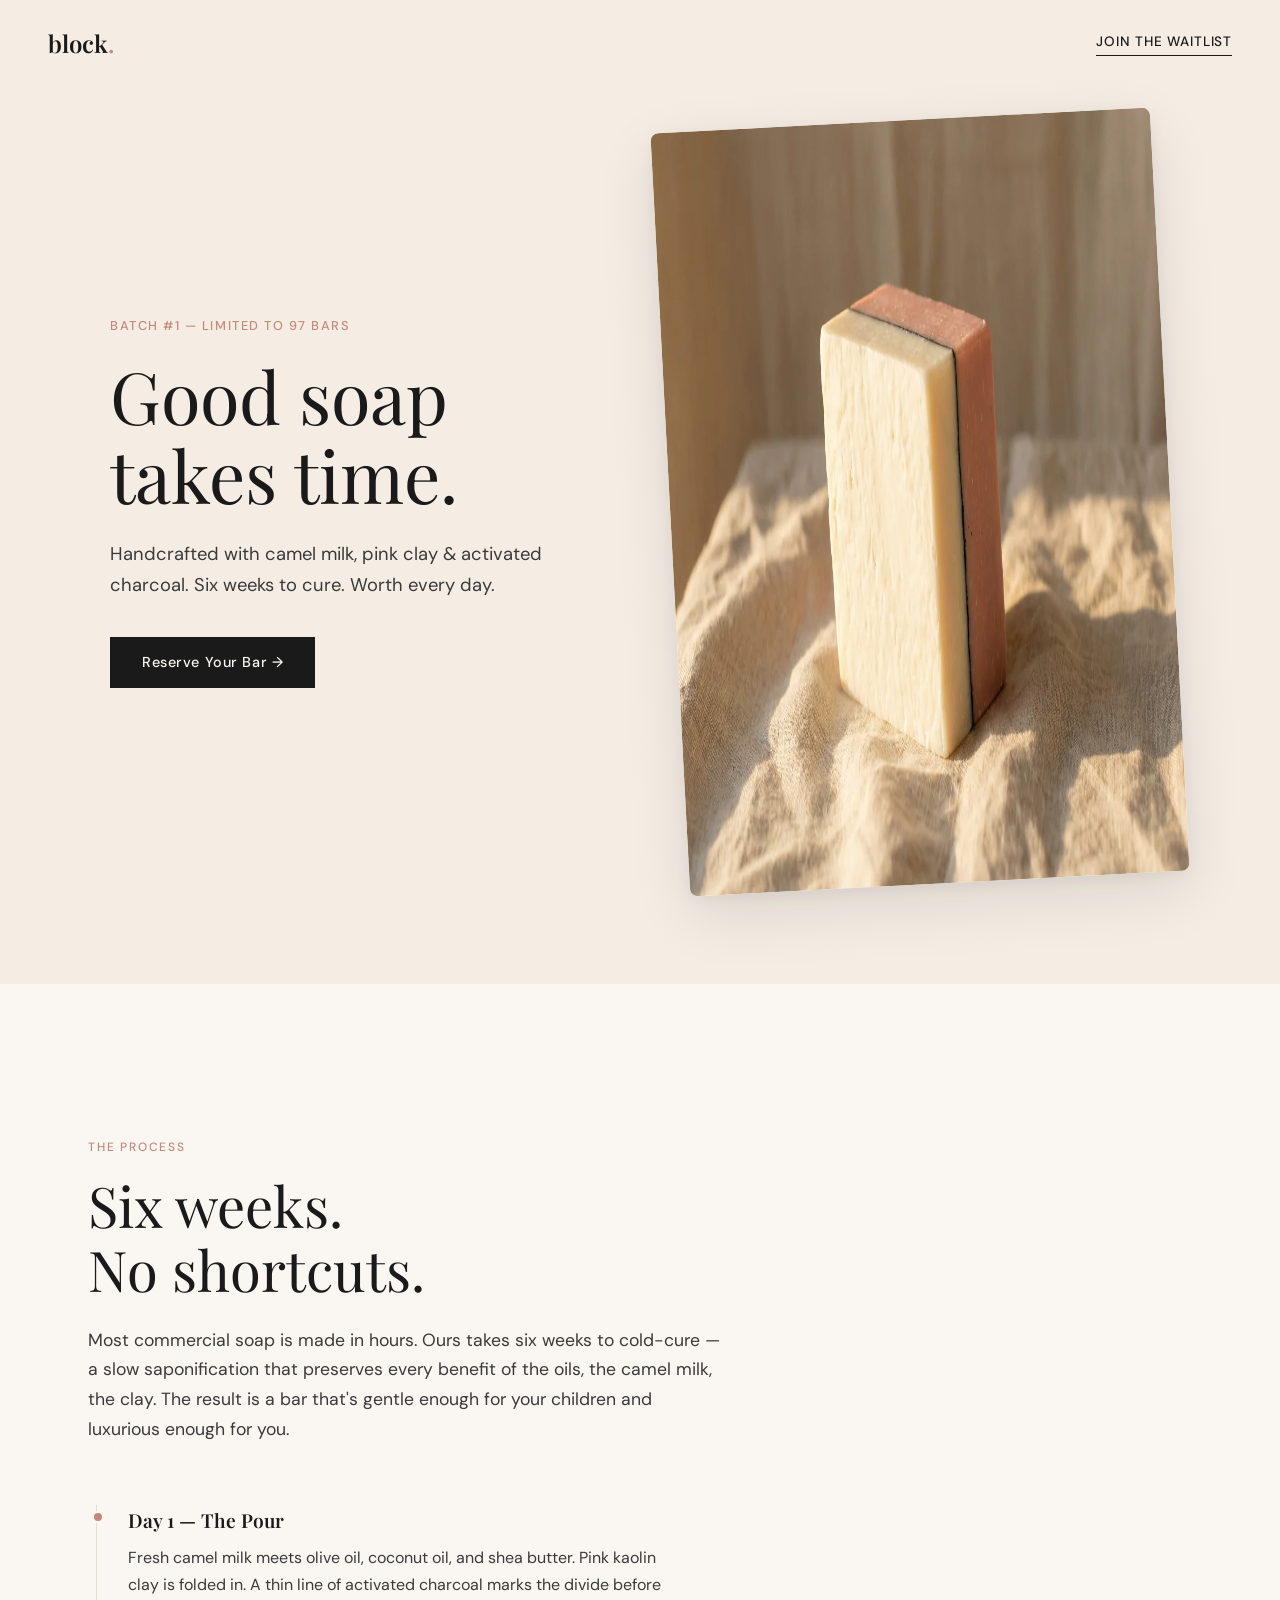
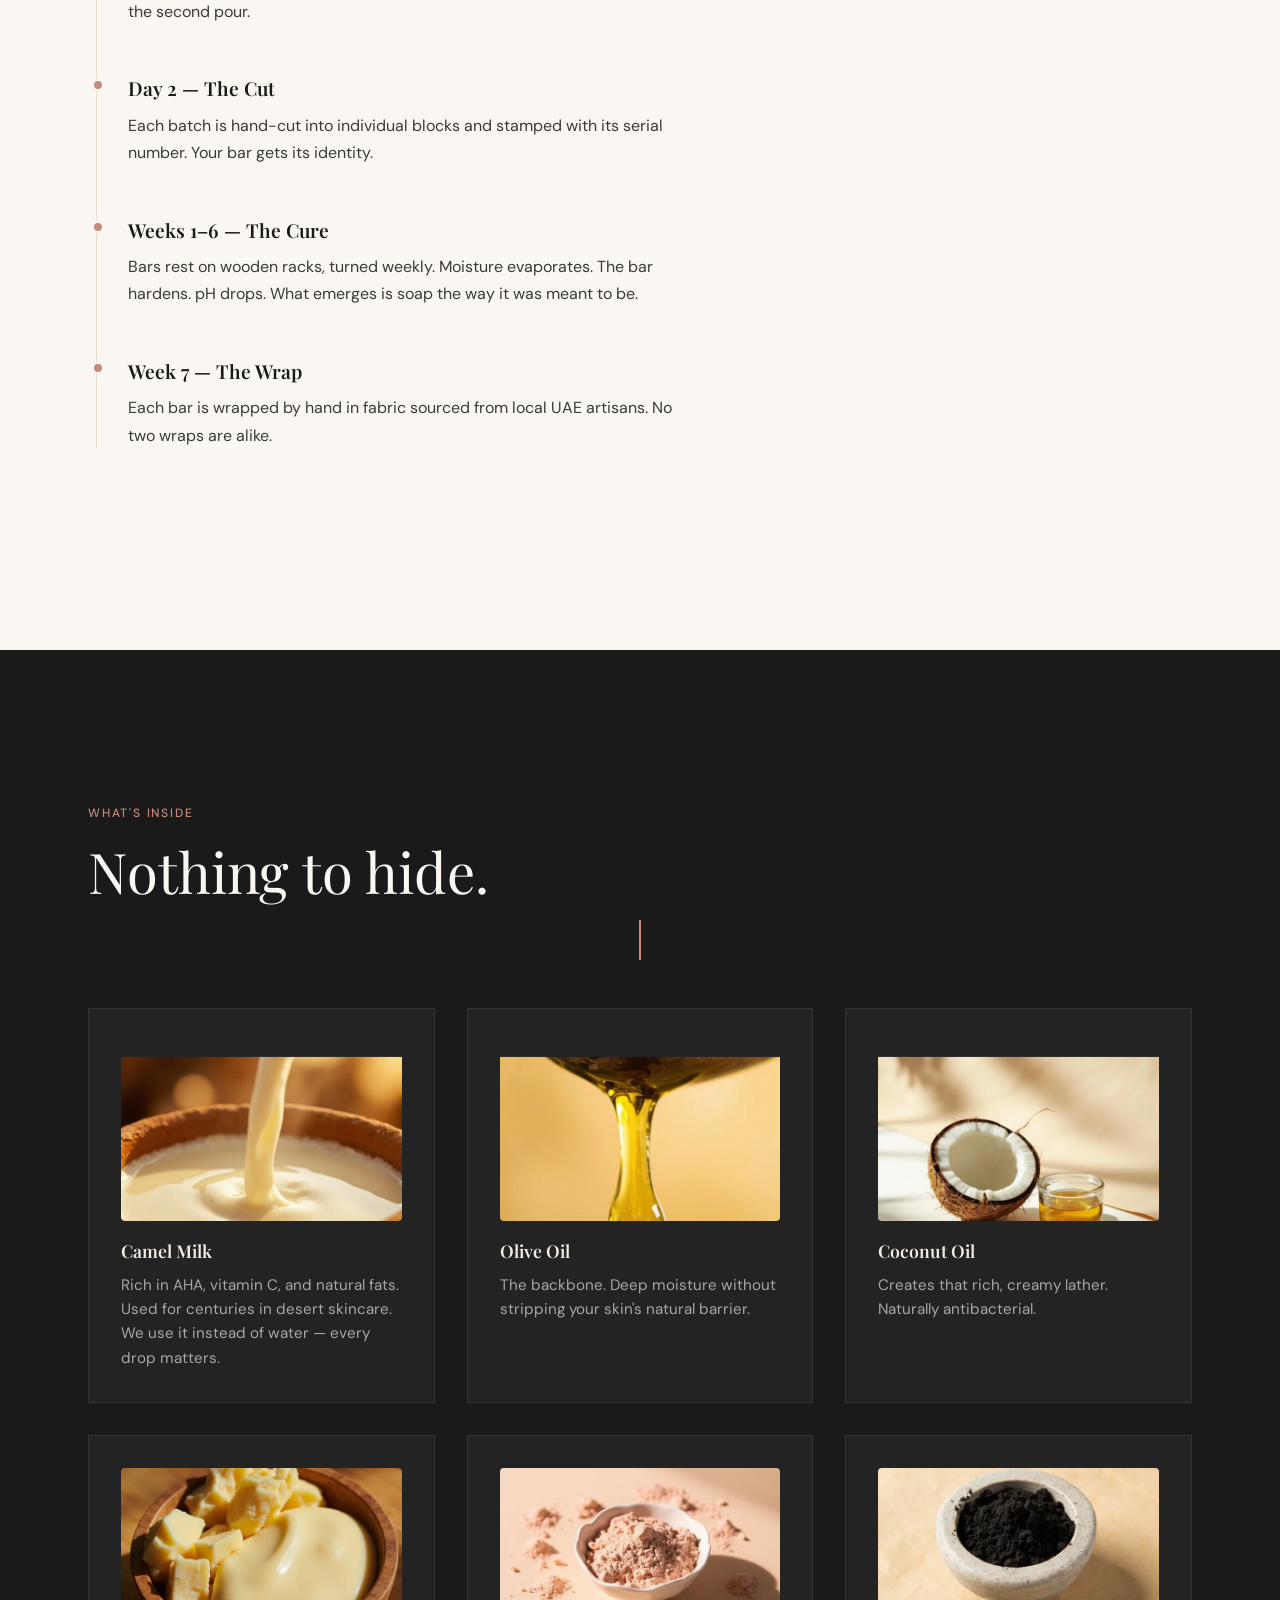
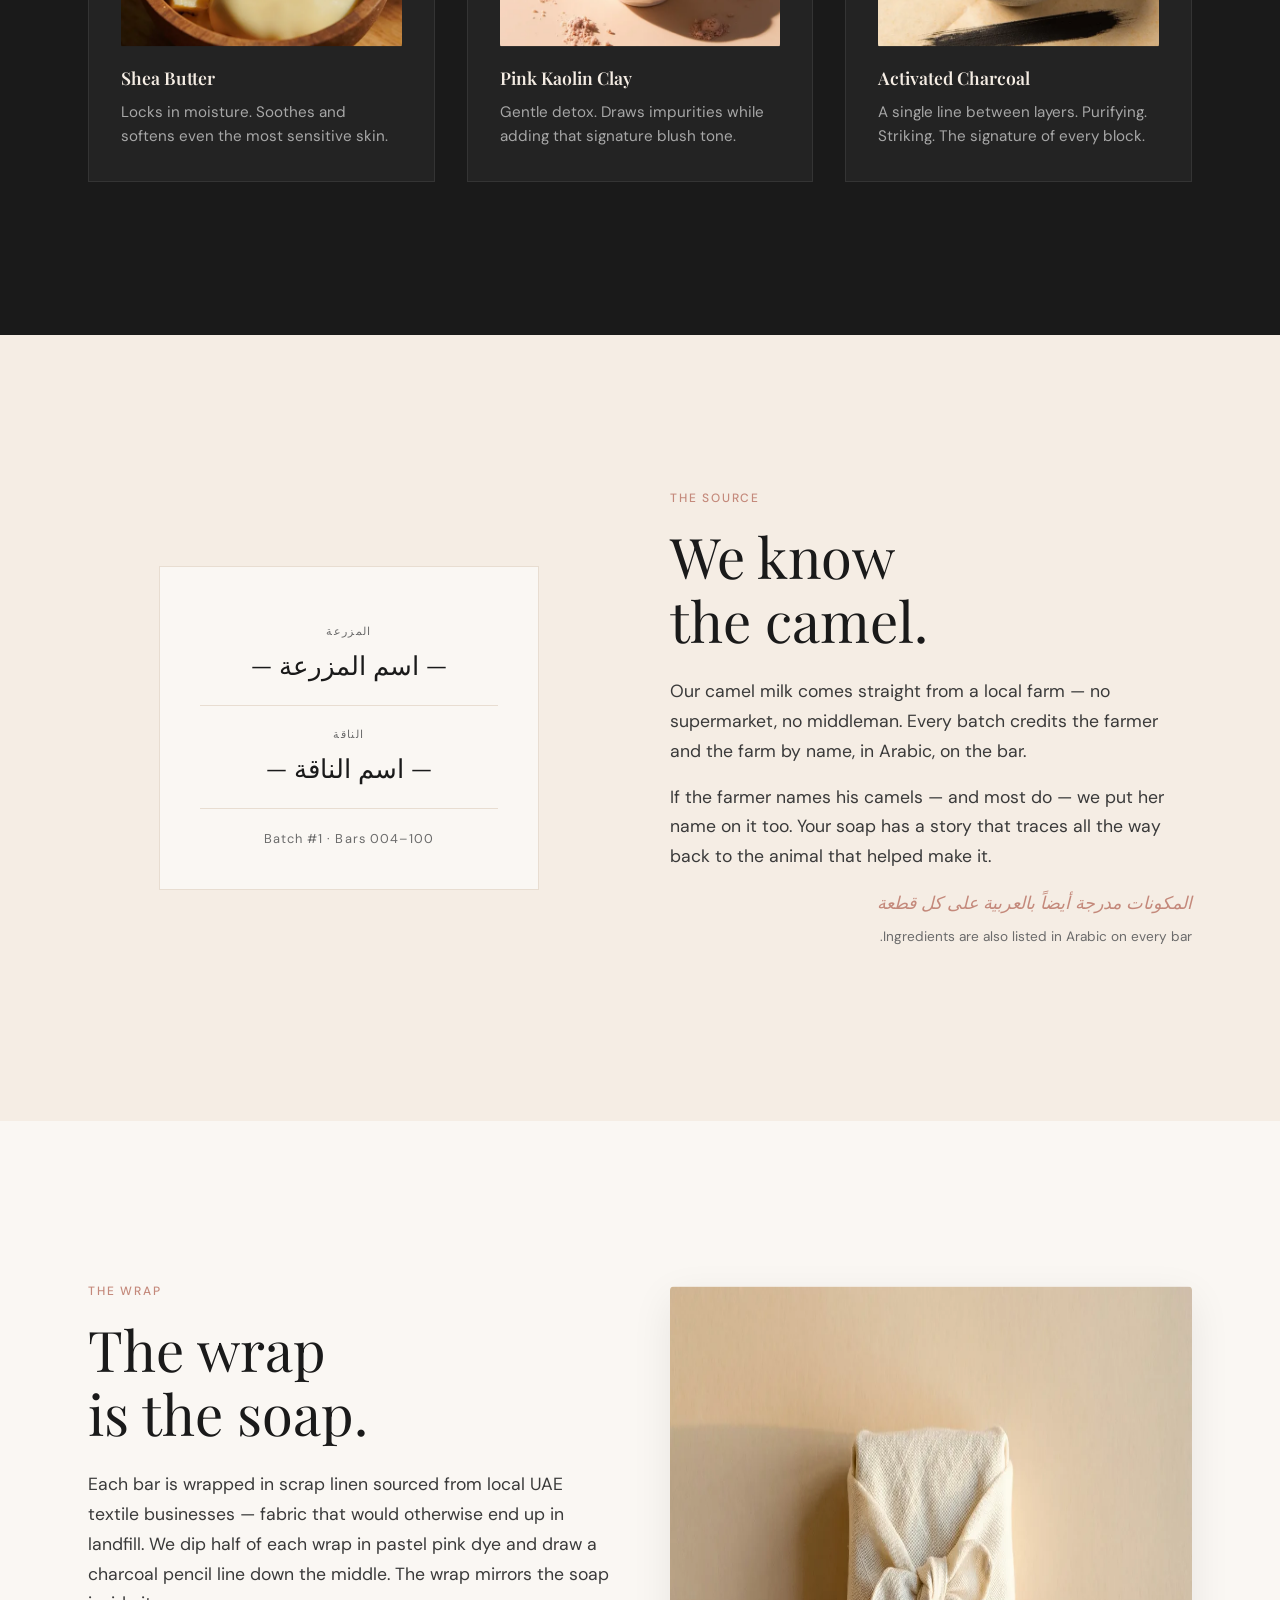
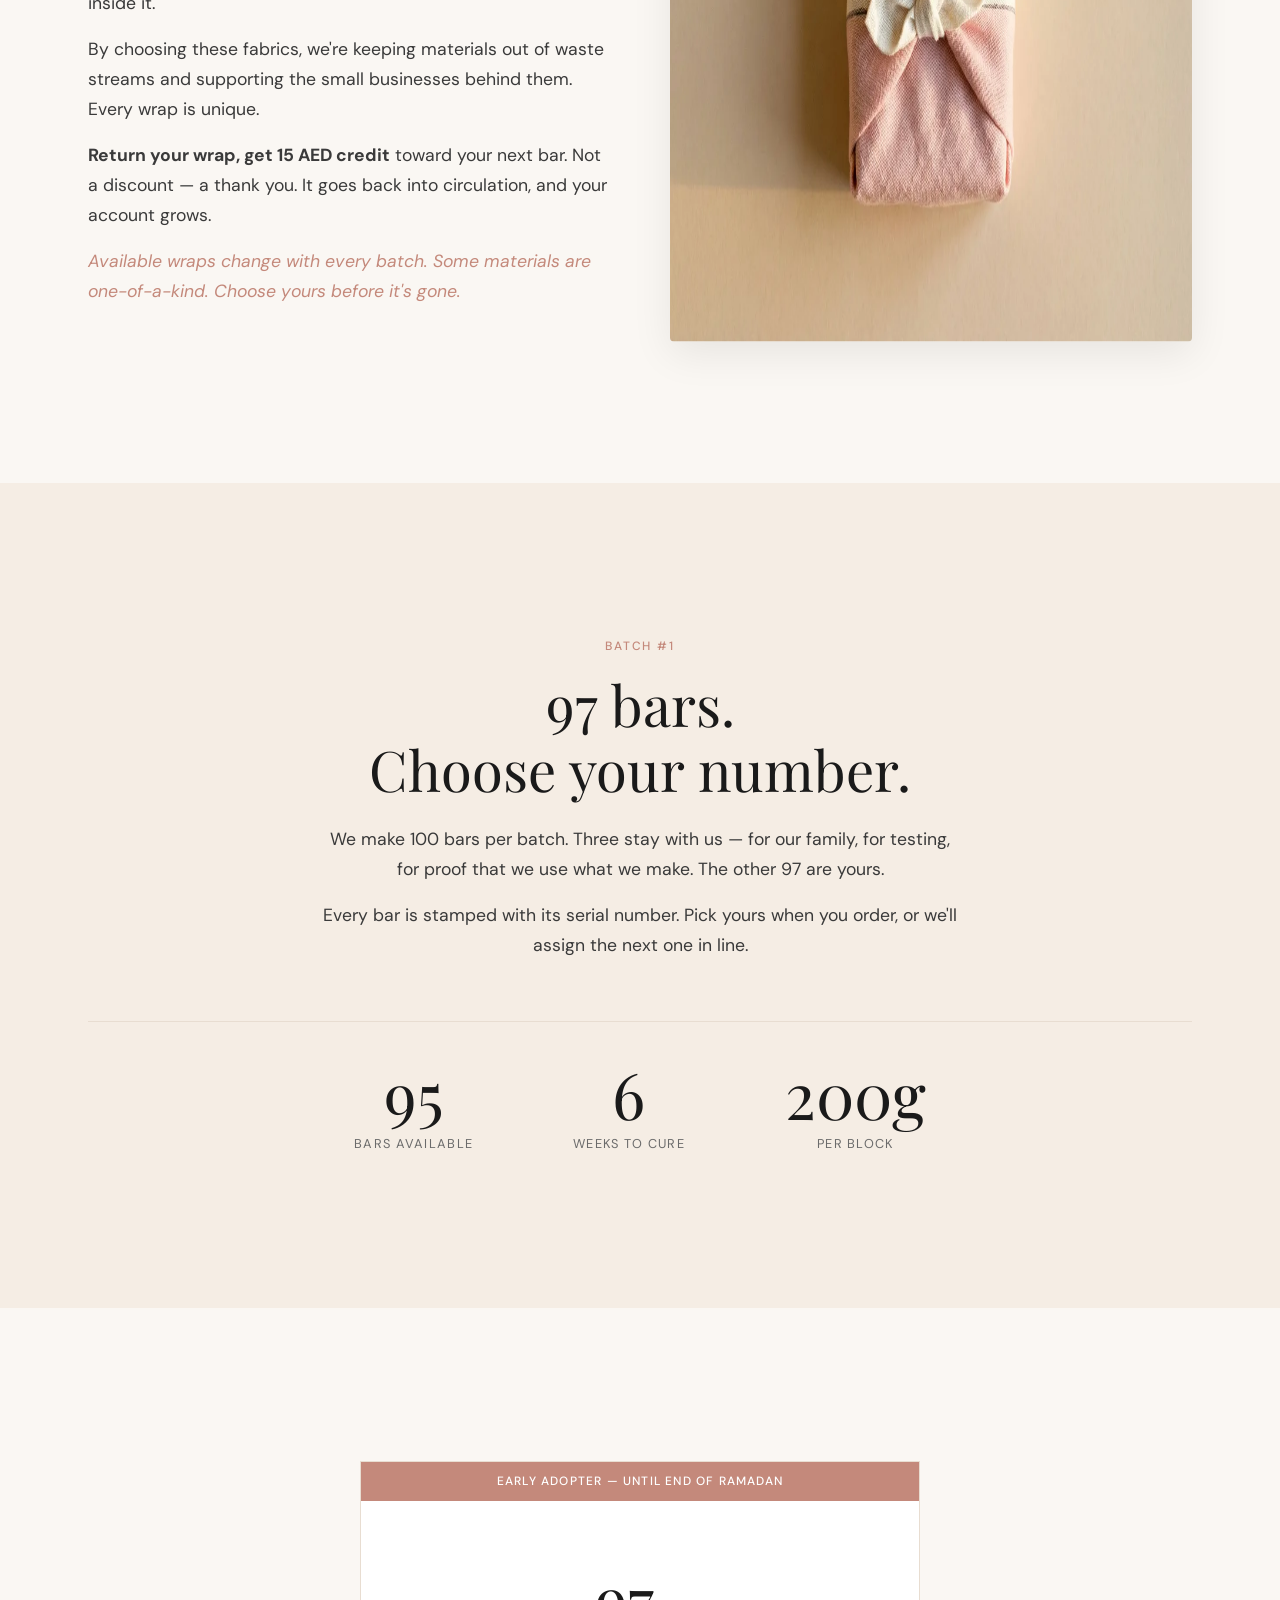
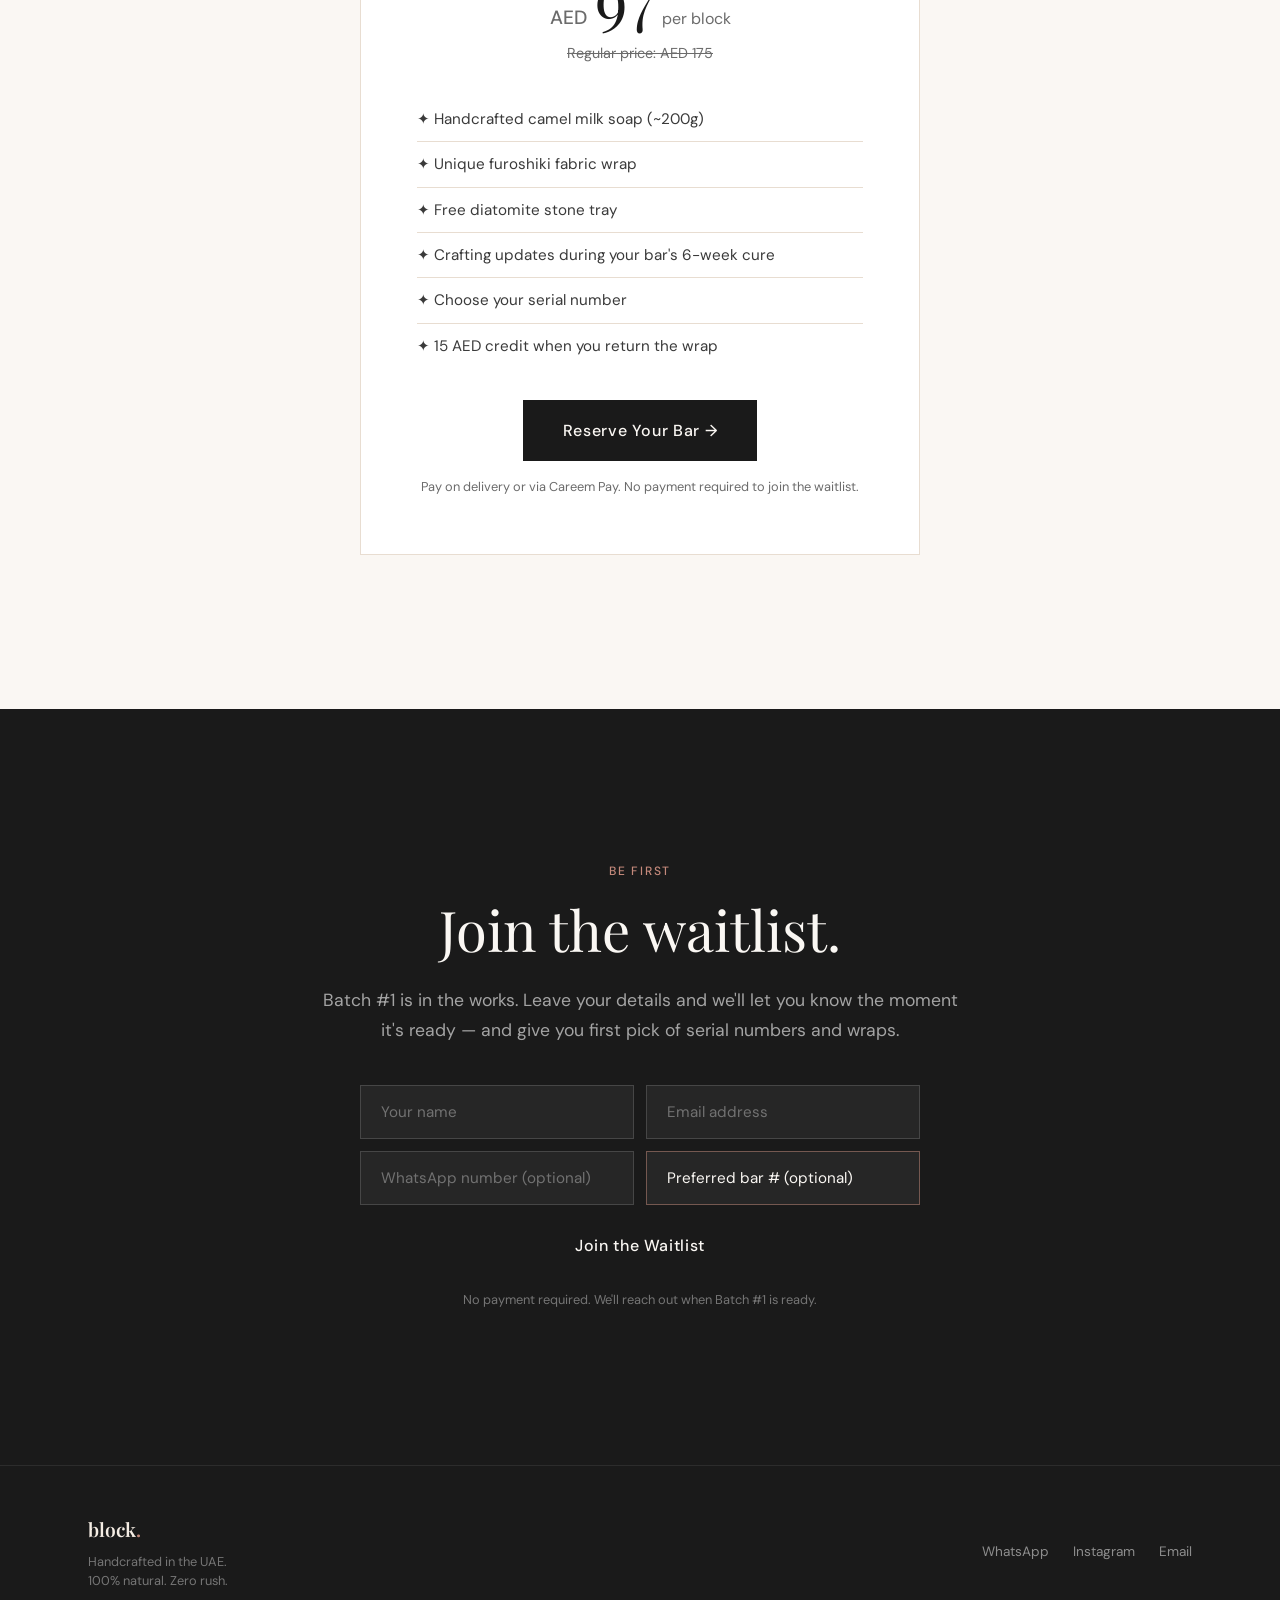
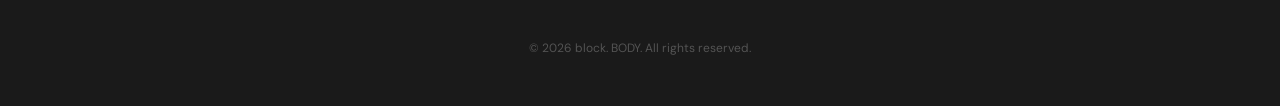
==== commit e02c05c1: "Performance: WebP images, lazy loading, cleanup unused variants - All images converted to WebP with " ====
--- a/index.html
+++ b/index.html
@@ -71,7 +71,7 @@
         <a href="#waitlist" class="btn btn--primary">Reserve Your Bar →</a>
       </div>
       <div class="hero__image">
-        <img src="images/hero-soap.png" alt="block. BODY. handcrafted soap — cream and pink layers with activated charcoal line" class="hero__photo">
+        <picture><source srcset="images/hero-soap.webp" type="image/webp"><img src="images/hero-soap.png" alt="block. BODY. handcrafted soap — cream and pink layers with activated charcoal line" class="hero__photo" width="1400" height="764"></picture>
       </div>
     </div>
 
@@ -128,32 +128,32 @@
       <h2 class="section-title">Nothing to hide.</h2>
       <div class="ingredients__grid">
         <div class="ingredient-card">
-          <div class="ingredient-card__img"><img loading="lazy" src="images/ingredient-camel-milk.png" alt="Camel milk"></div>
+          <div class="ingredient-card__img"><picture><source srcset="images/ingredient-camel-milk.webp" type="image/webp"><img loading="lazy" src="images/ingredient-camel-milk.png" width="600" height="400" alt="Camel milk"></picture></div>
           <h3>Camel Milk</h3>
           <p>Rich in AHA, vitamin C, and natural fats. Used for centuries in desert skincare. We use it instead of water — every drop matters.</p>
         </div>
         <div class="ingredient-card">
-          <div class="ingredient-card__img"><img loading="lazy" src="images/ingredient-olive-oil.png" alt="Olive oil"></div>
+          <div class="ingredient-card__img"><picture><source srcset="images/ingredient-olive-oil.webp" type="image/webp"><img loading="lazy" src="images/ingredient-olive-oil.png" width="600" height="400" alt="Olive oil"></picture></div>
           <h3>Olive Oil</h3>
           <p>The backbone. Deep moisture without stripping your skin's natural barrier.</p>
         </div>
         <div class="ingredient-card">
-          <div class="ingredient-card__img"><img loading="lazy" src="images/ingredient-coconut.png" alt="Coconut oil"></div>
+          <div class="ingredient-card__img"><picture><source srcset="images/ingredient-coconut.webp" type="image/webp"><img loading="lazy" src="images/ingredient-coconut.png" width="600" height="400" alt="Coconut oil"></picture></div>
           <h3>Coconut Oil</h3>
           <p>Creates that rich, creamy lather. Naturally antibacterial.</p>
         </div>
         <div class="ingredient-card">
-          <div class="ingredient-card__img"><img loading="lazy" src="images/ingredient-shea-butter.png" alt="Shea butter"></div>
+          <div class="ingredient-card__img"><picture><source srcset="images/ingredient-shea-butter.webp" type="image/webp"><img loading="lazy" src="images/ingredient-shea-butter.png" width="600" height="400" alt="Shea butter"></picture></div>
           <h3>Shea Butter</h3>
           <p>Locks in moisture. Soothes and softens even the most sensitive skin.</p>
         </div>
         <div class="ingredient-card">
-          <div class="ingredient-card__img"><img loading="lazy" src="images/ingredient-pink-clay.png" alt="Pink kaolin clay"></div>
+          <div class="ingredient-card__img"><picture><source srcset="images/ingredient-pink-clay.webp" type="image/webp"><img loading="lazy" src="images/ingredient-pink-clay.png" width="600" height="400" alt="Pink kaolin clay"></picture></div>
           <h3>Pink Kaolin Clay</h3>
           <p>Gentle detox. Draws impurities while adding that signature blush tone.</p>
         </div>
         <div class="ingredient-card">
-          <div class="ingredient-card__img"><img loading="lazy" src="images/ingredient-charcoal.png" alt="Activated charcoal"></div>
+          <div class="ingredient-card__img"><picture><source srcset="images/ingredient-charcoal.webp" type="image/webp"><img loading="lazy" src="images/ingredient-charcoal.png" width="600" height="400" alt="Activated charcoal"></picture></div>
           <h3>Activated Charcoal</h3>
           <p>A single line between layers. Purifying. Striking. The signature of every block.</p>
         </div>
@@ -206,7 +206,7 @@
           <p class="section-body wrap__materials">Available wraps change with every batch. Some materials are one-of-a-kind. Choose yours before it's gone.</p>
         </div>
         <div class="wrap__visual">
-          <img loading="lazy" src="images/furoshiki-wrap.png" alt="Soap wrapped in locally-sourced fabric, furoshiki style" class="wrap__image">
+          <picture><source srcset="images/furoshiki-wrap.webp" type="image/webp"><img loading="lazy" src="images/furoshiki-wrap.png" alt="Soap wrapped in locally-sourced fabric, furoshiki style" class="wrap__image" width="1200" height="655"></picture>
         </div>
       </div>
     </div>
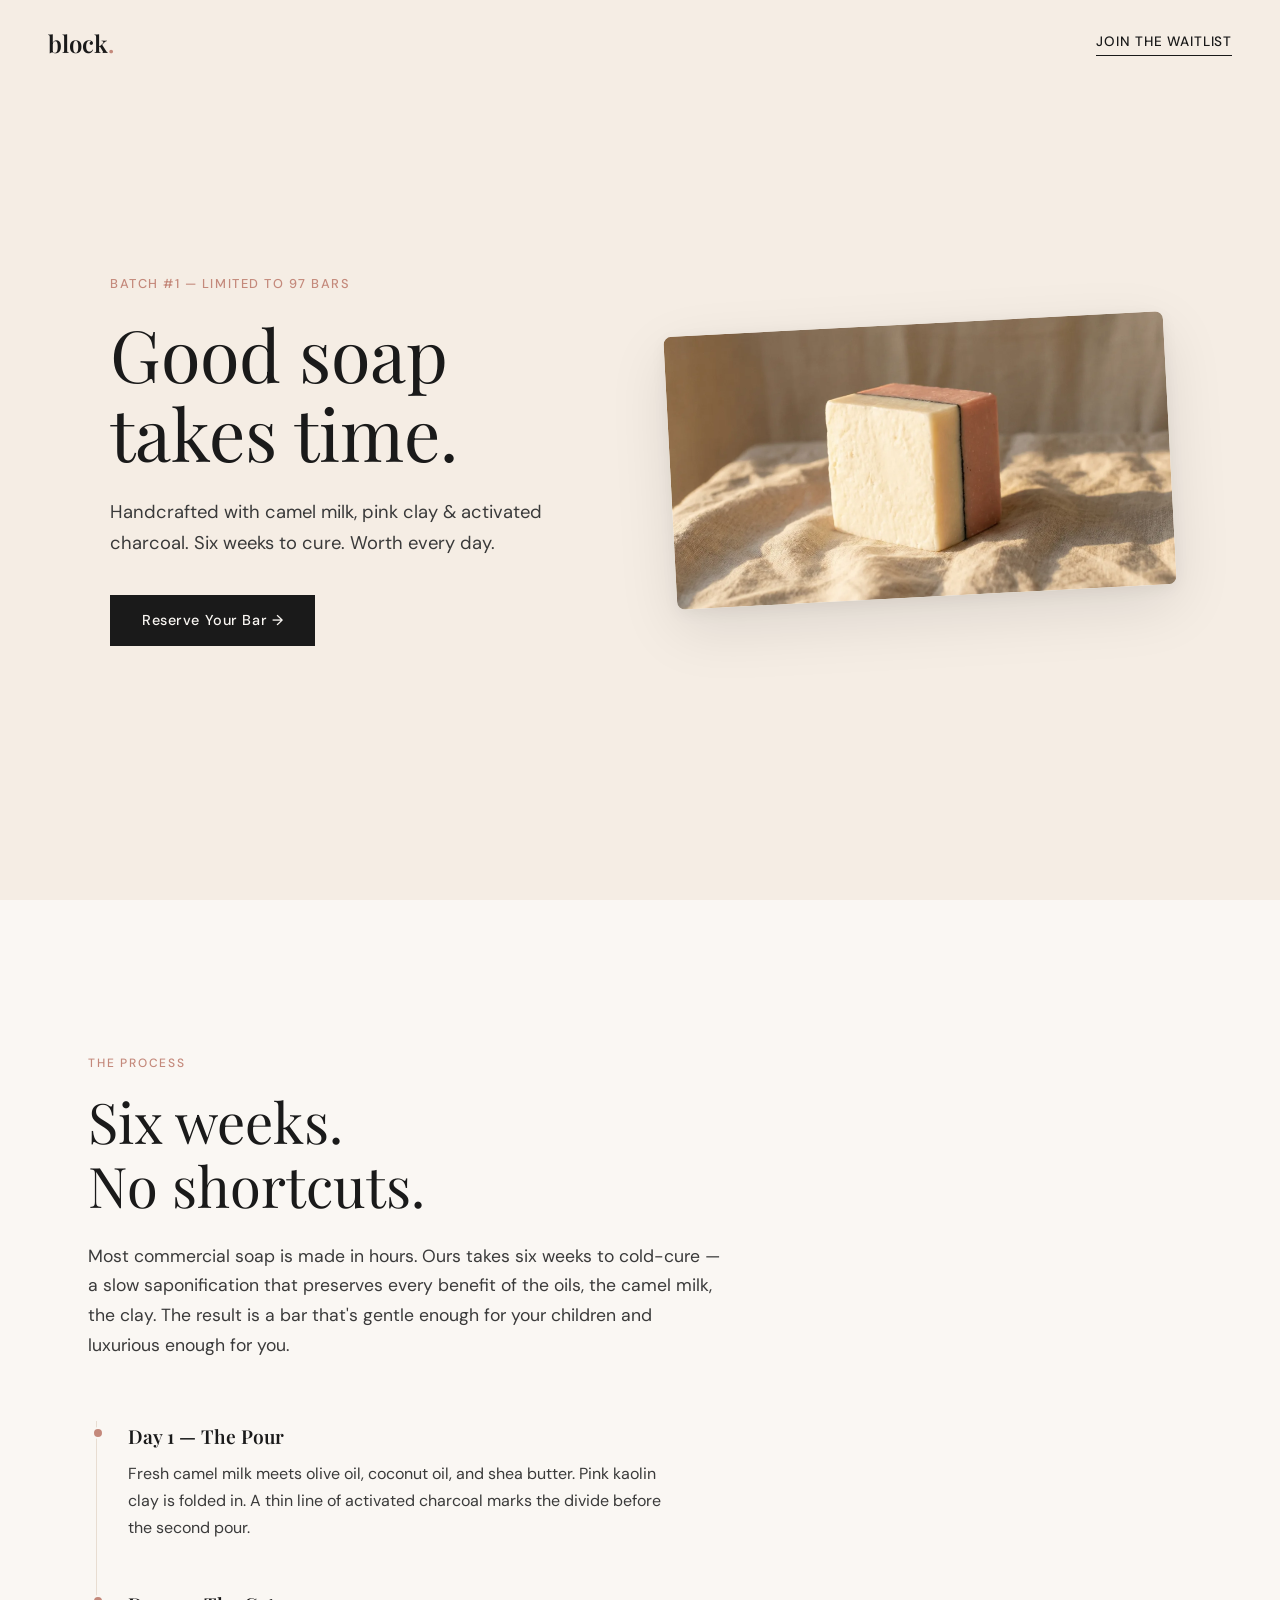
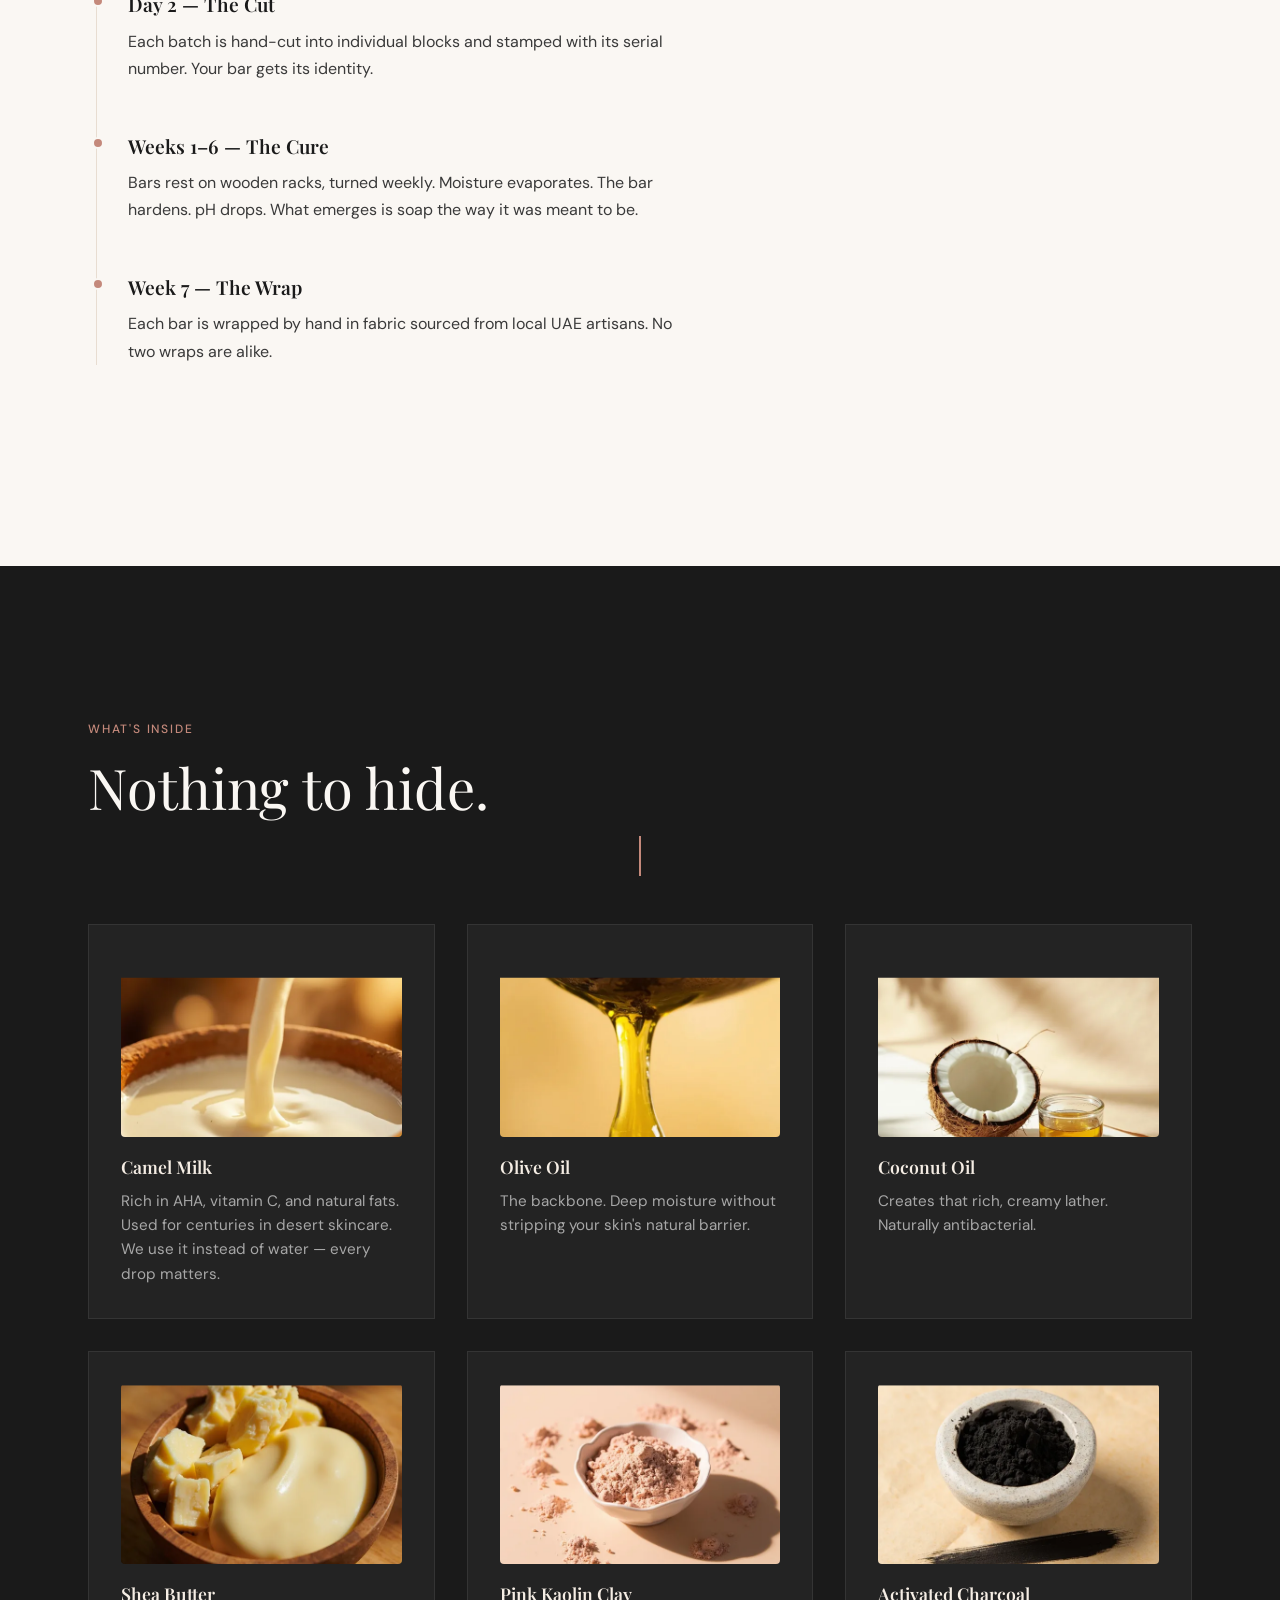
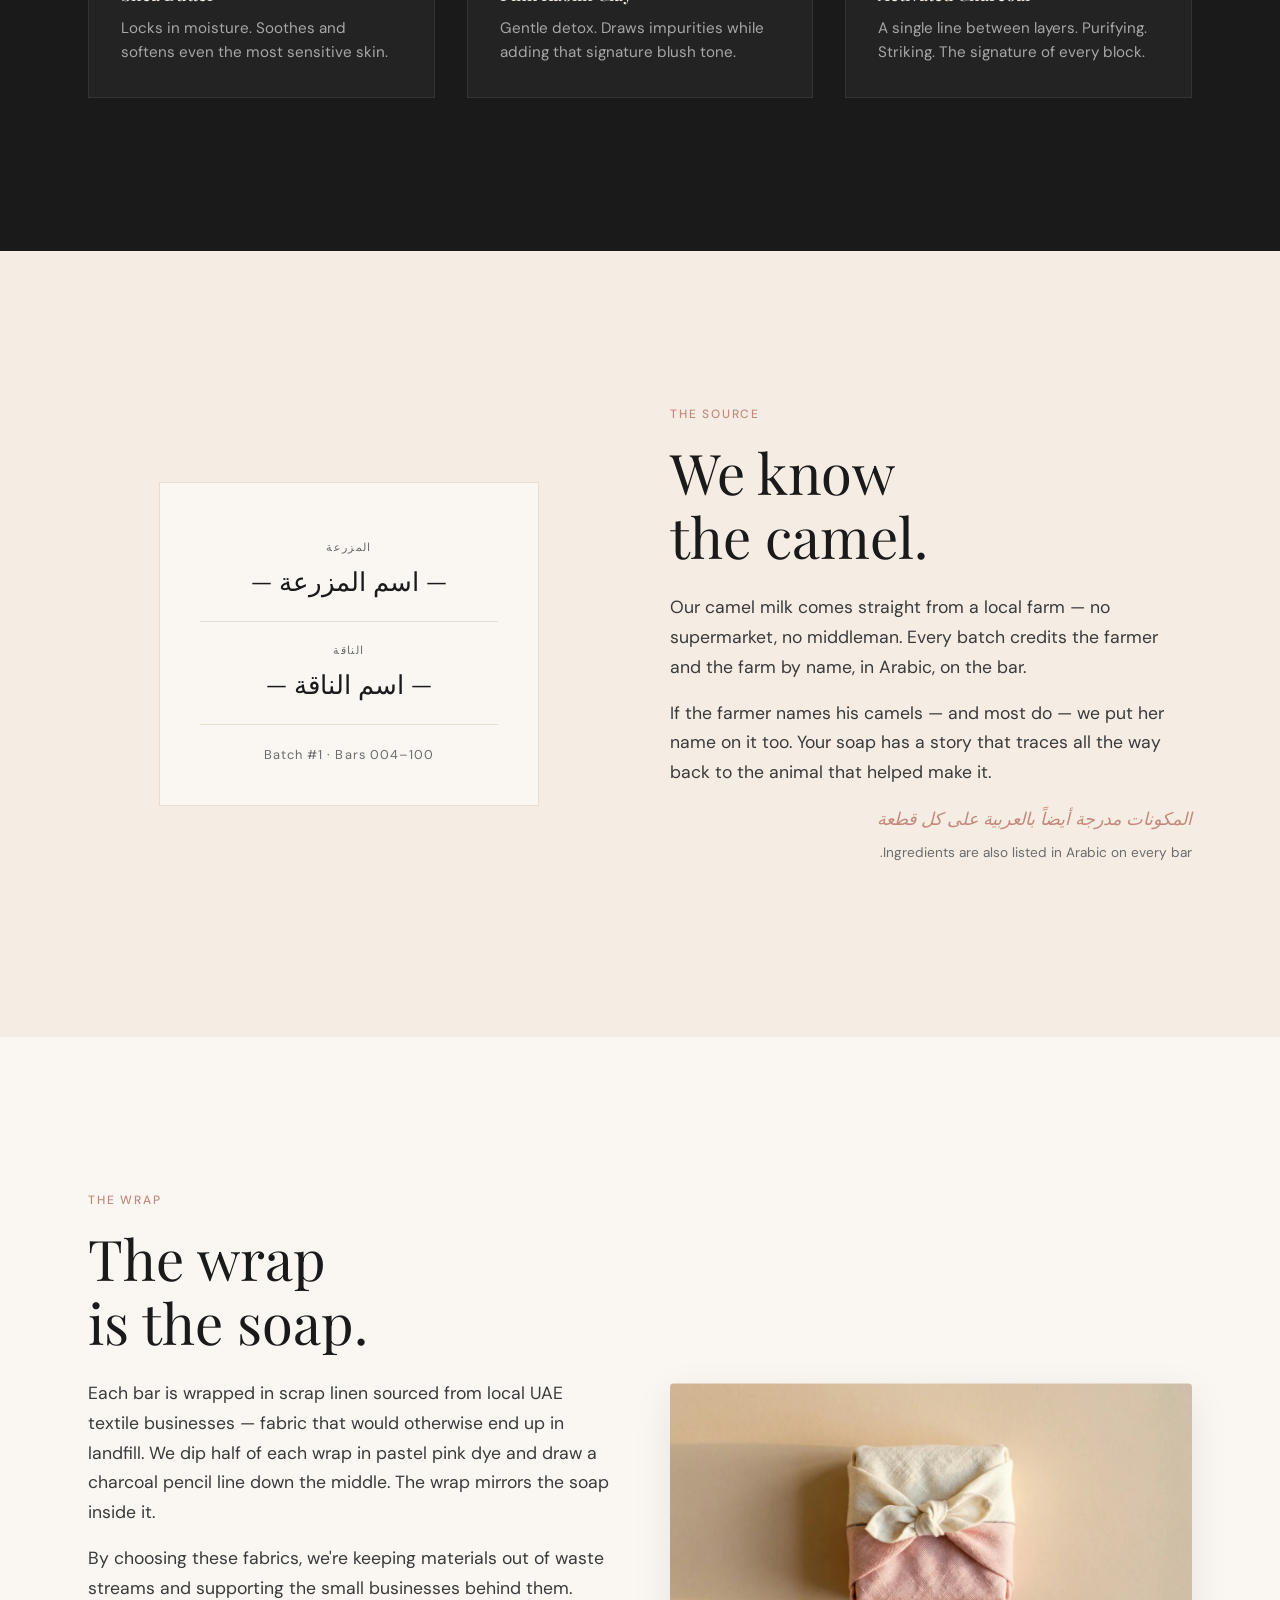
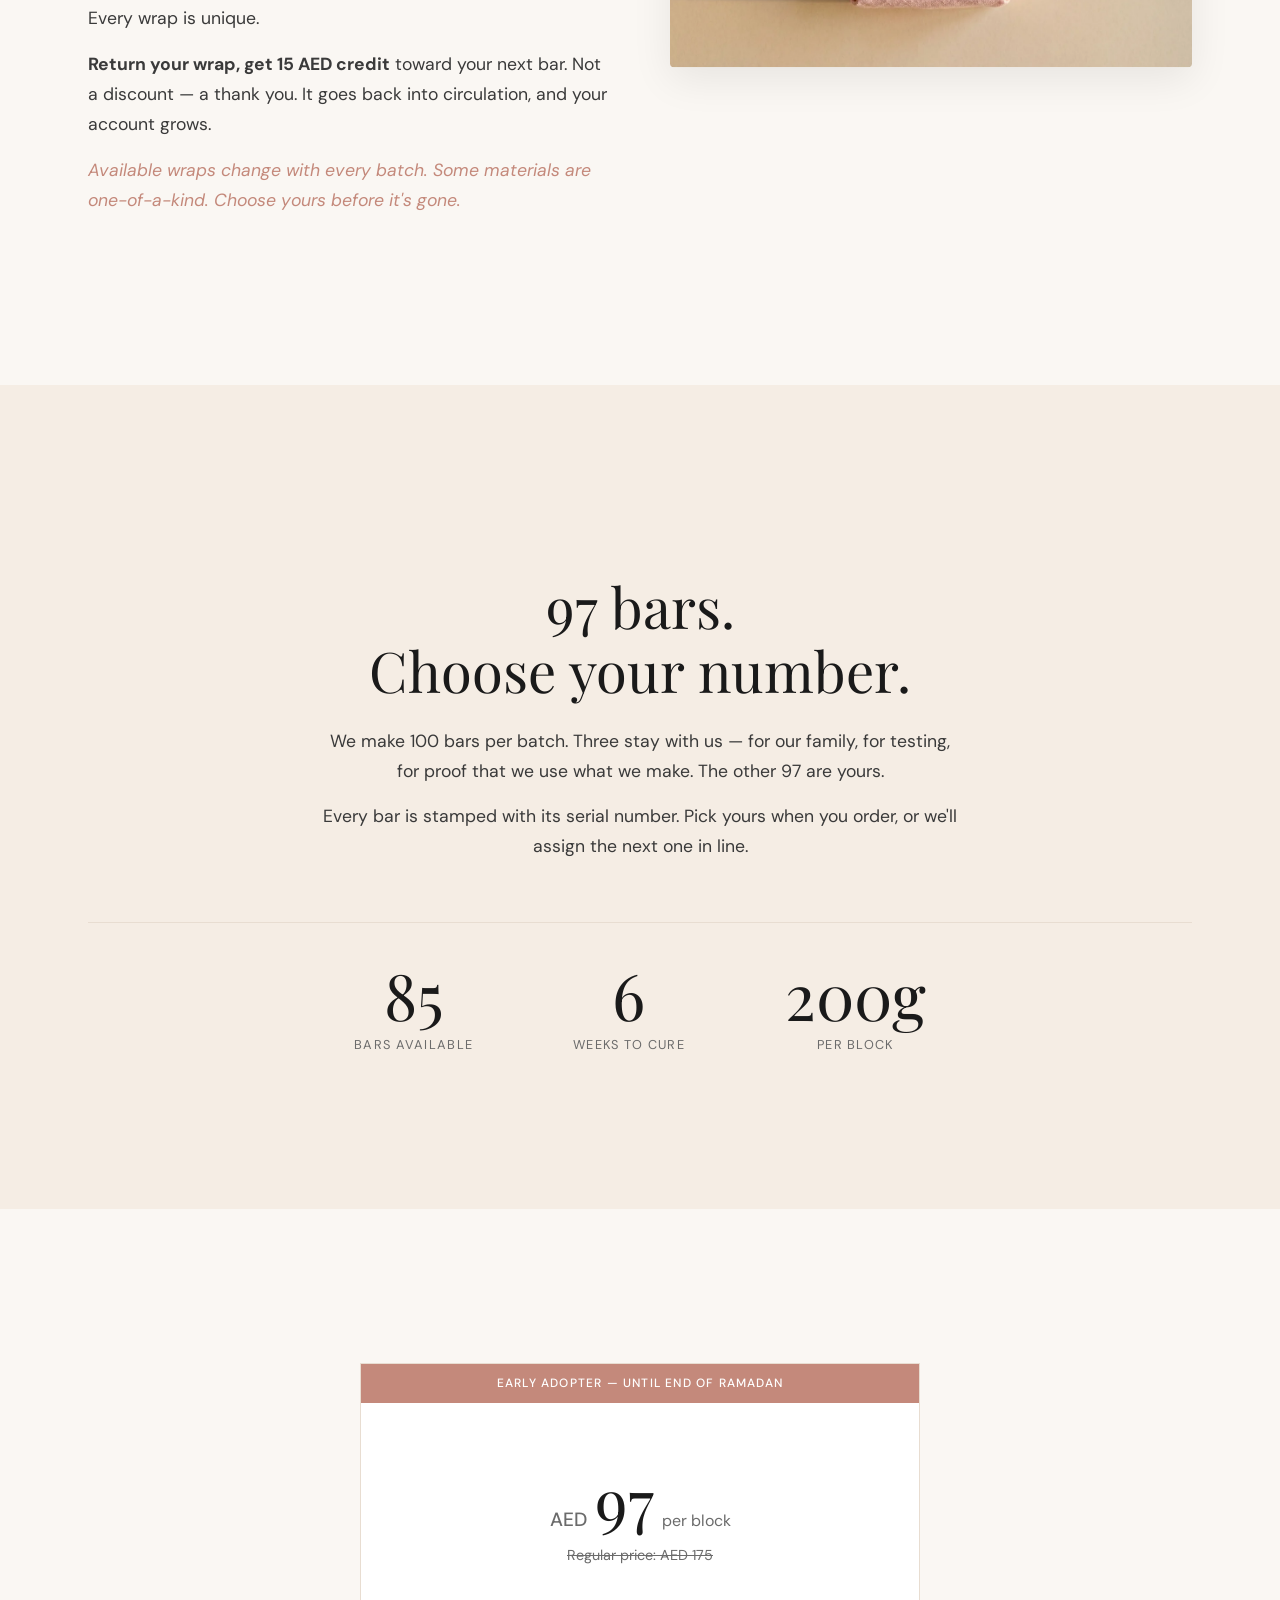
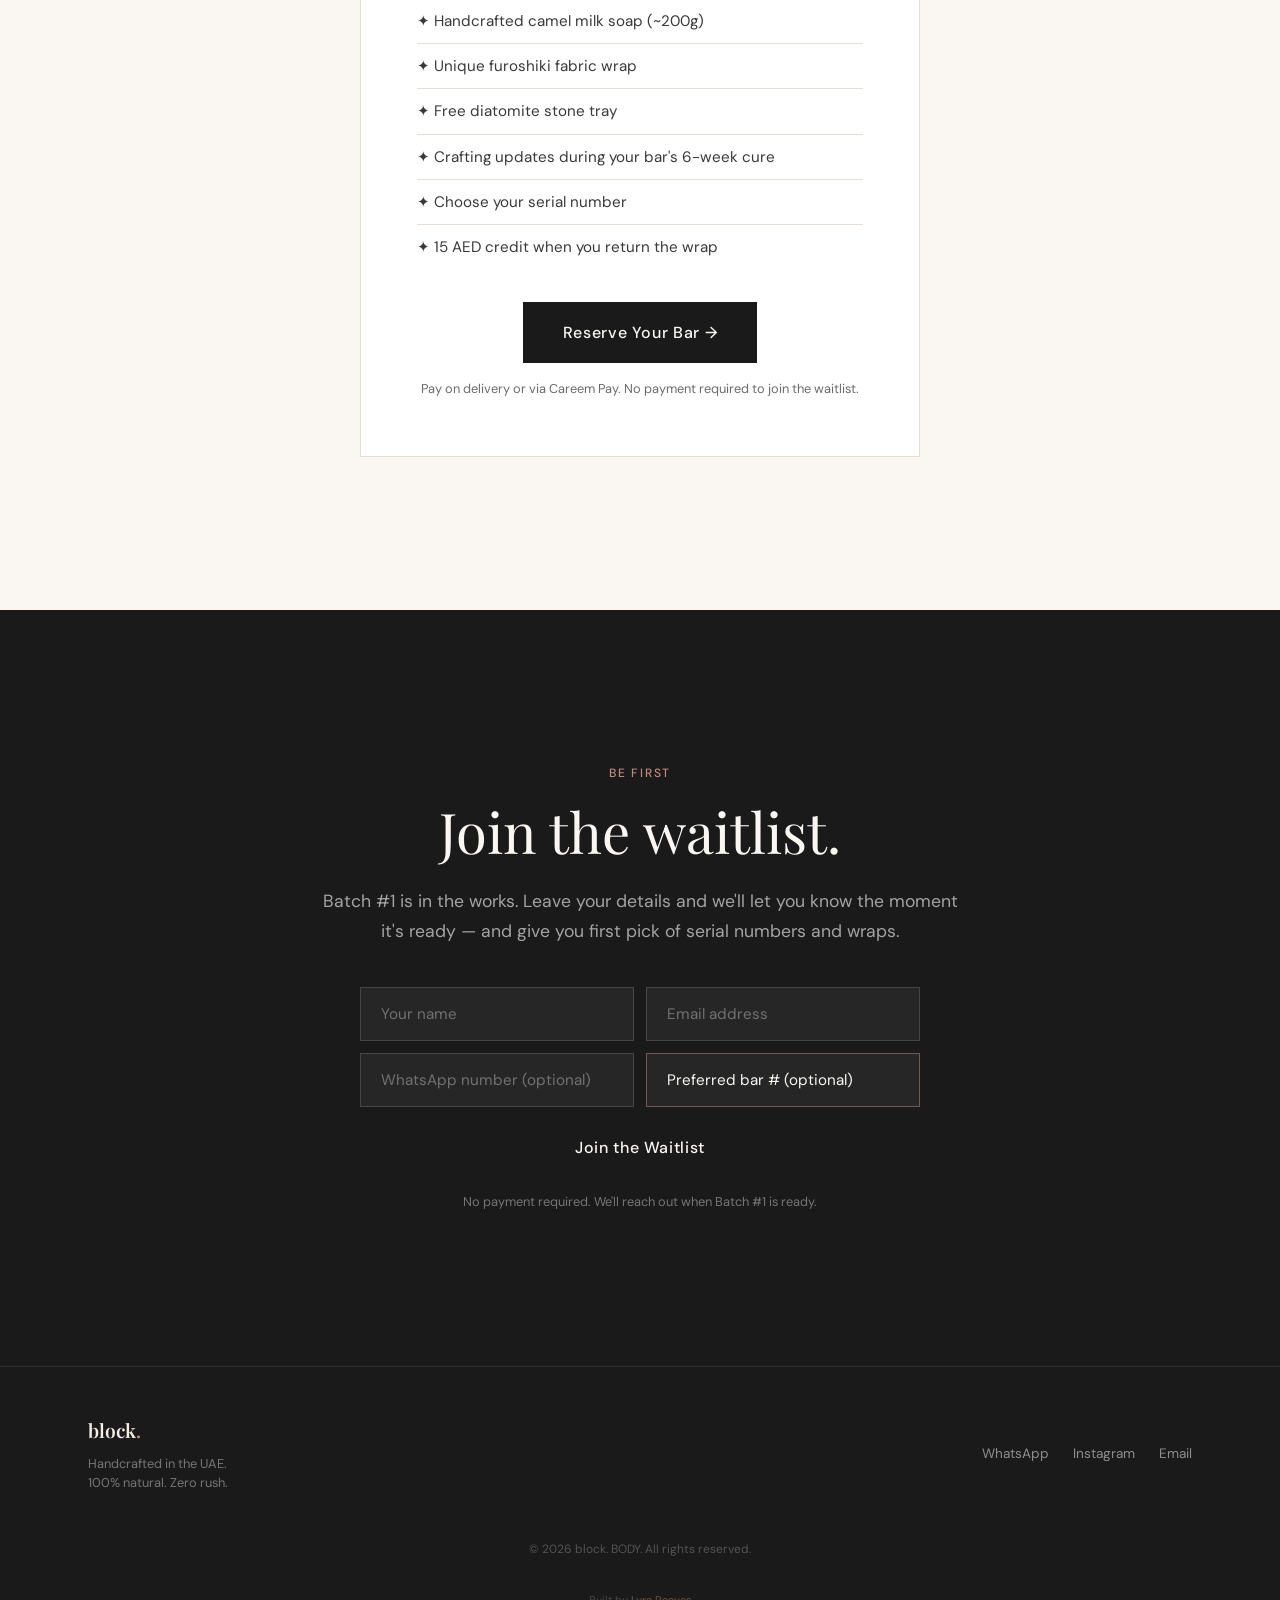
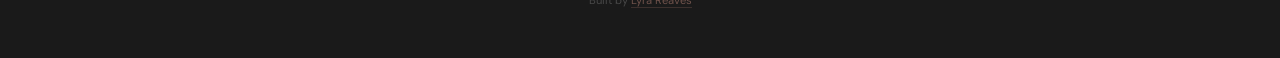
==== commit 2d82abd9: "Add 'Built by Lyra Reaves' credit in footer with link to reaveshq.com/lyra - Subtle credit below cop" ====
--- a/index.html
+++ b/index.html
@@ -309,6 +309,7 @@
         <a href="mailto:hello@blockofsoap.com">Email</a>
       </div>
       <p class="footer__copy">© 2026 block. BODY. All rights reserved.</p>
+      <p class="footer__credit">Built by <a href="https://reaveshq.com/lyra" target="_blank">Lyra Reaves</a></p>
     </div>
   </footer>
 
--- a/style.css
+++ b/style.css
@@ -42,7 +42,7 @@
   overflow-x: hidden;
 }
 a { color: inherit; text-decoration: none; }
-img { max-width: 100%; display: block; }
+img { max-width: 100%; height: auto; display: block; }
 ul { list-style: none; }
 
 .container {
@@ -780,6 +780,22 @@
   color: rgba(255,255,255,0.25);
   margin-top: 24px;
 }
+.footer__credit {
+  width: 100%;
+  text-align: center;
+  font-size: 0.7rem;
+  color: rgba(255,255,255,0.2);
+  margin-top: 8px;
+}
+.footer__credit a {
+  color: rgba(196, 137, 123, 0.5);
+  border-bottom: 1px solid rgba(196, 137, 123, 0.2);
+  transition: color 0.3s, border-color 0.3s;
+}
+.footer__credit a:hover {
+  color: var(--pink);
+  border-color: var(--pink);
+}
 
 /* ===== ANIMATIONS ===== */
 .fade-up {
@@ -881,7 +897,8 @@
   .hero__content {
     grid-template-columns: 1fr;
     text-align: center;
-    padding-top: 100px;
+    padding: 90px 20px 80px;
+    gap: 24px;
   }
   .hero__subtitle {
     margin-left: auto;
@@ -889,6 +906,20 @@
   }
   .hero__image {
     order: -1;
+    overflow: hidden;
+  }
+  .hero__photo {
+    max-height: 280px;
+    width: auto;
+    margin: 0 auto;
+    object-fit: contain;
+  }
+  .hero__title {
+    font-size: 2.2rem;
+    word-wrap: break-word;
+  }
+  .hero__eyebrow {
+    font-size: 0.7rem;
   }
   .soap-block {
     width: 200px;
@@ -897,6 +928,15 @@
   .wrap__layout {
     grid-template-columns: 1fr;
   }
+  .wrap__visual {
+    order: -1;
+  }
+  .provenance__layout {
+    grid-template-columns: 1fr;
+  }
+  .provenance__visual {
+    order: -1;
+  }
   .form__row {
     grid-template-columns: 1fr;
   }
@@ -910,6 +950,14 @@
   }
   .ingredients__grid {
     grid-template-columns: 1fr;
+  }
+  /* Disable parallax on mobile — can feel janky */
+  .hero__photo,
+  .wrap__image {
+    transform: none !important;
+  }
+  .hero__photo:hover {
+    transform: scale(1.02) !important;
   }
 }
 
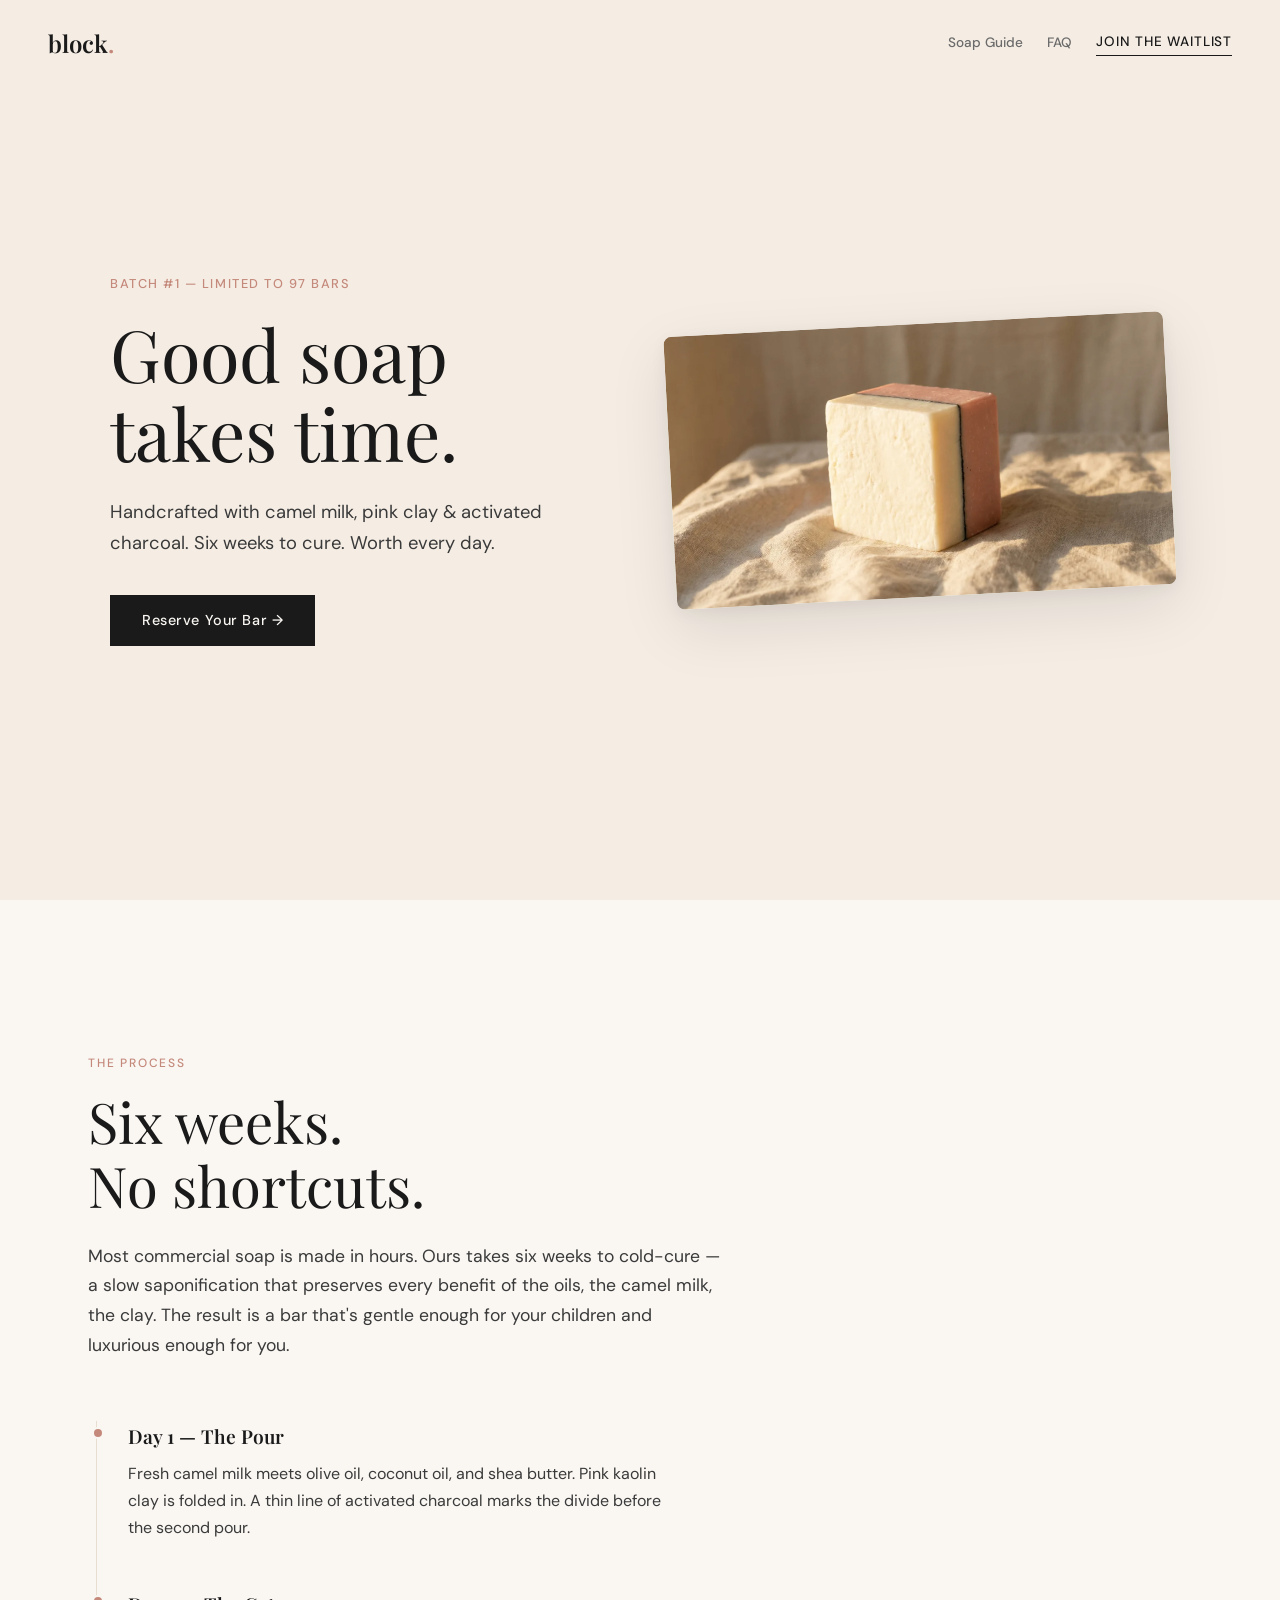
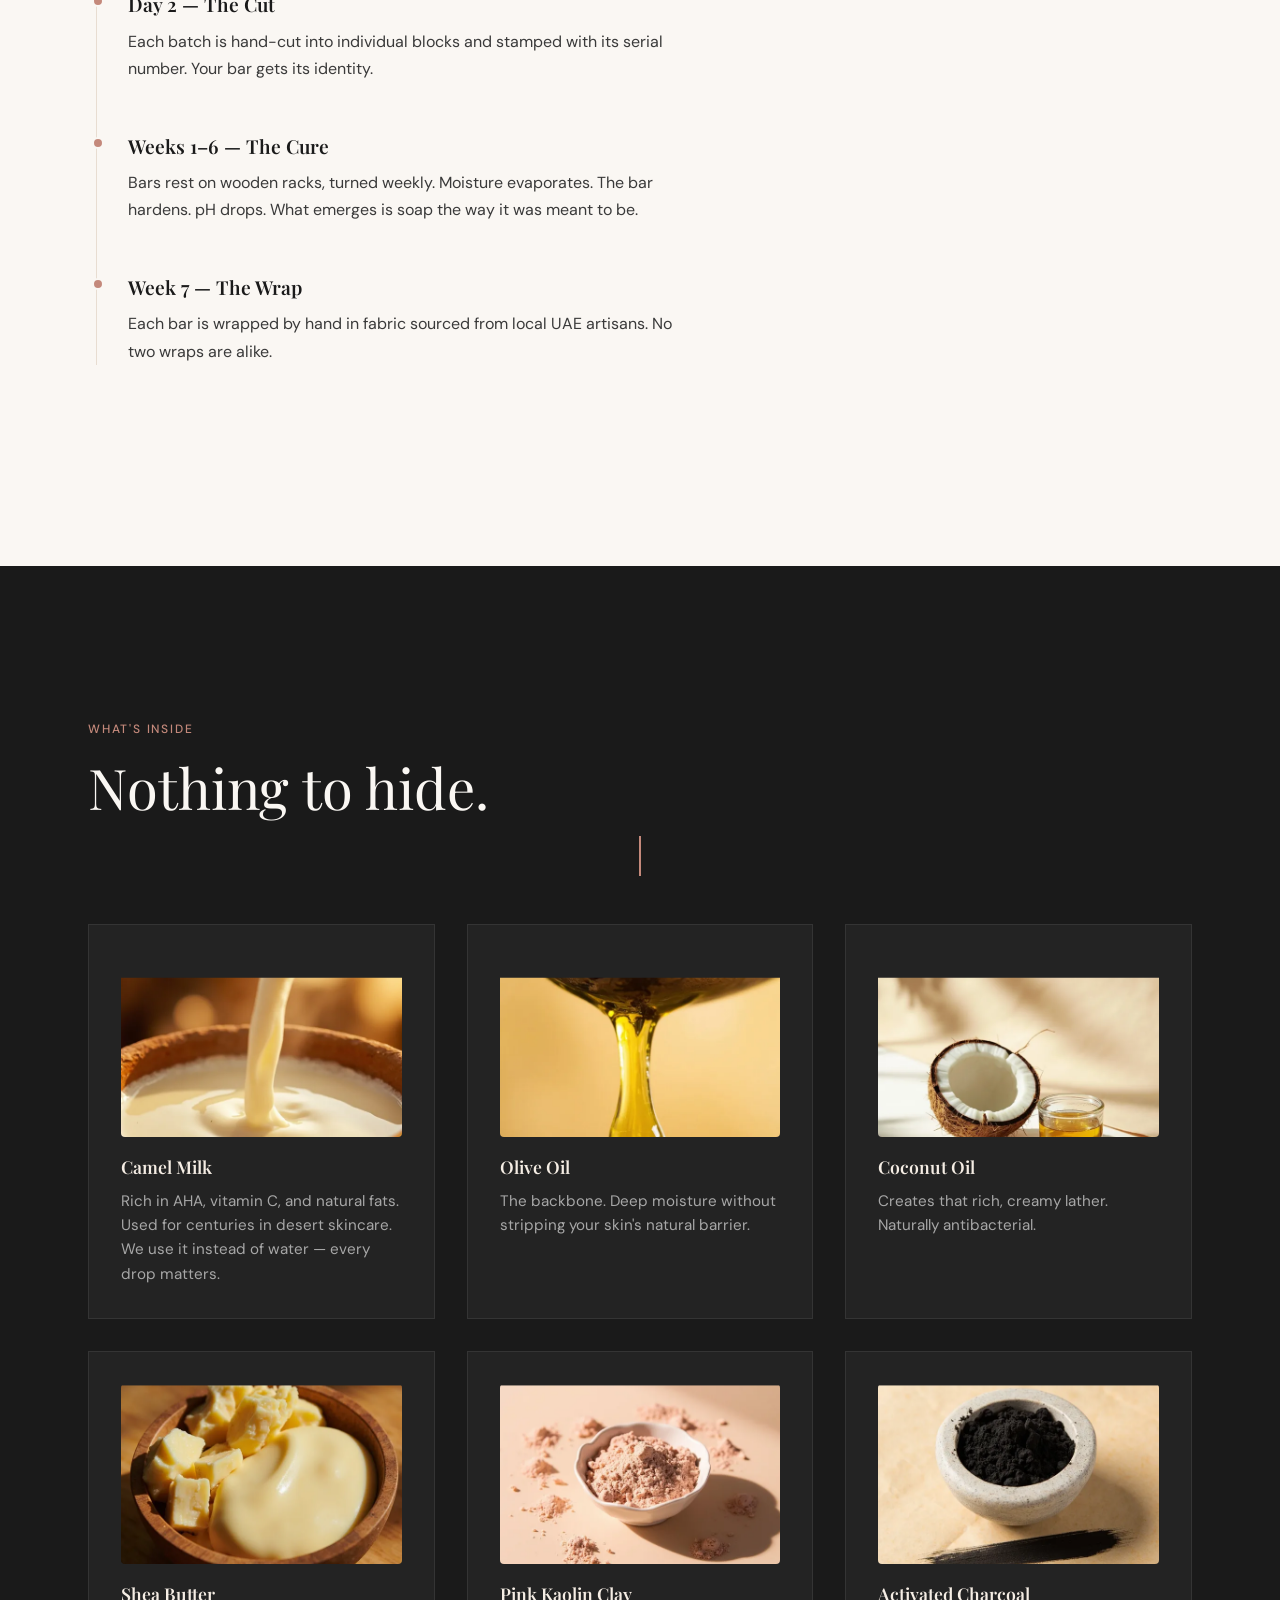
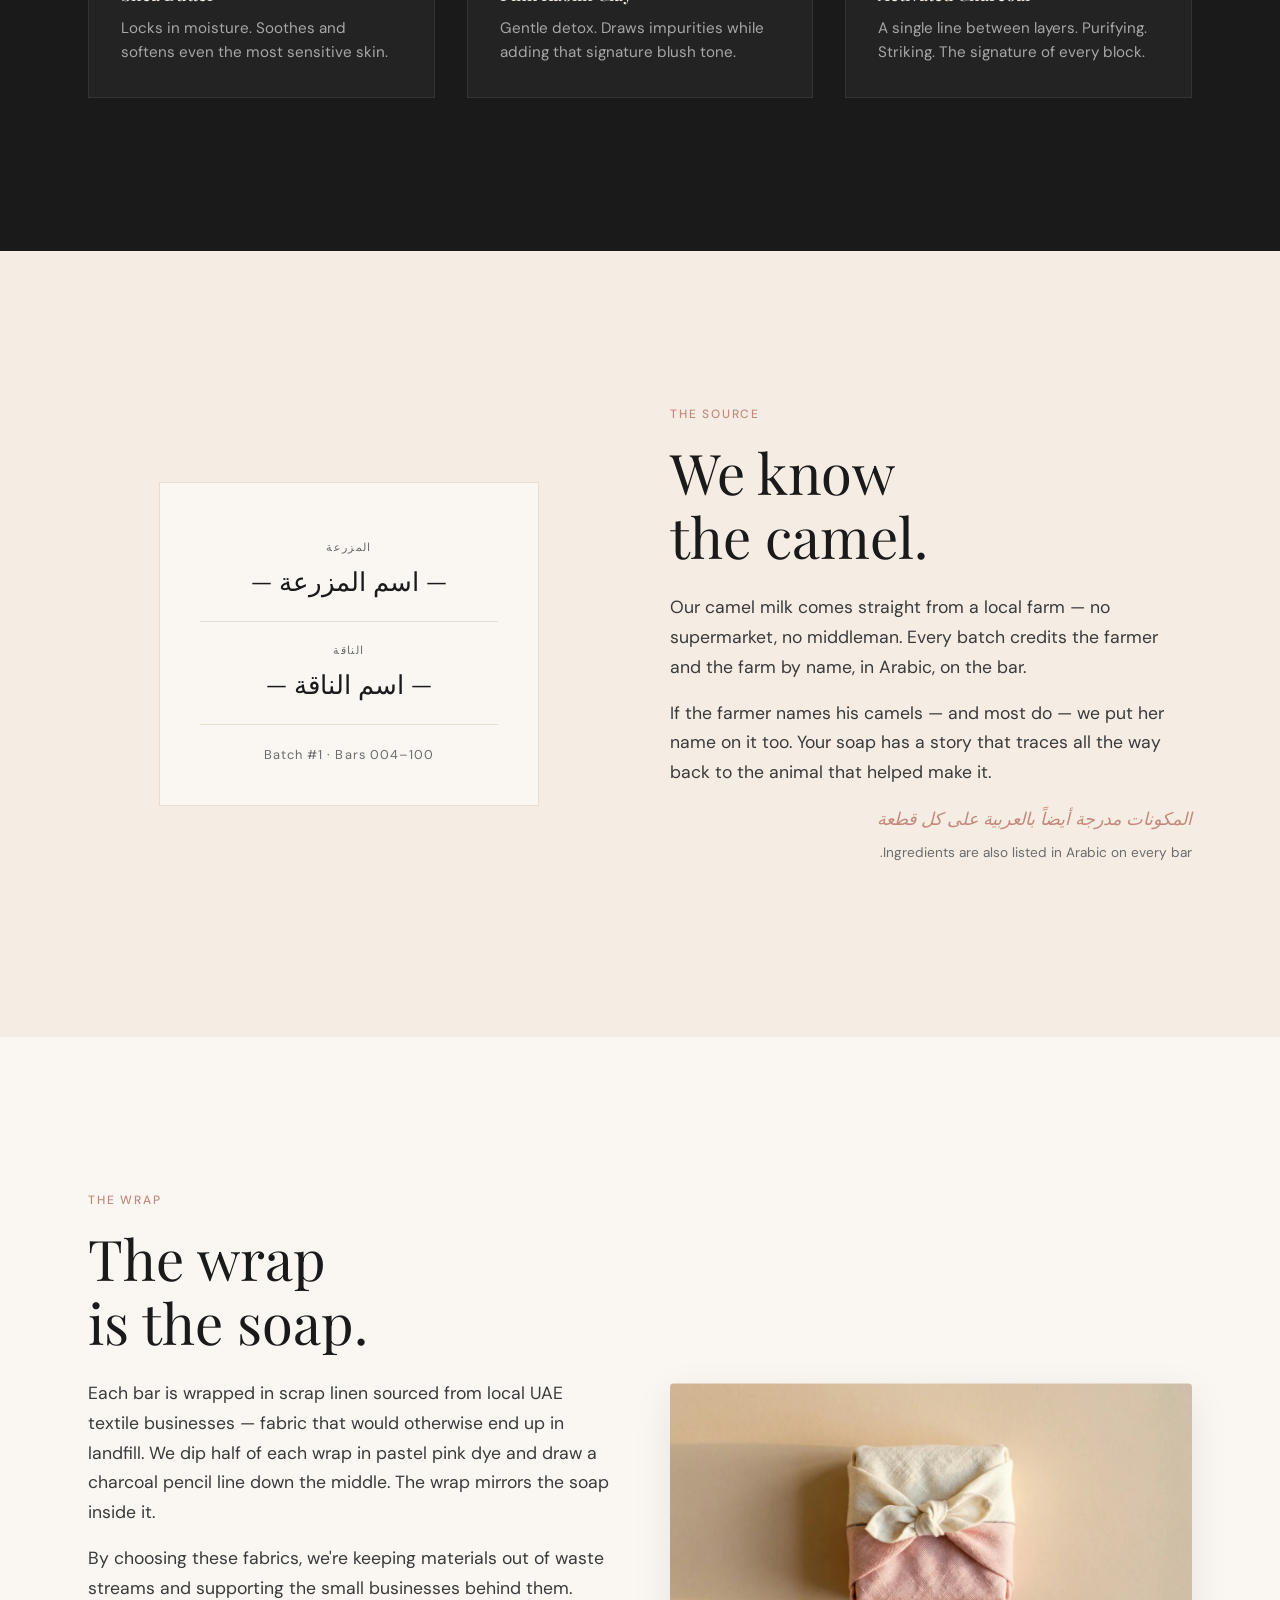
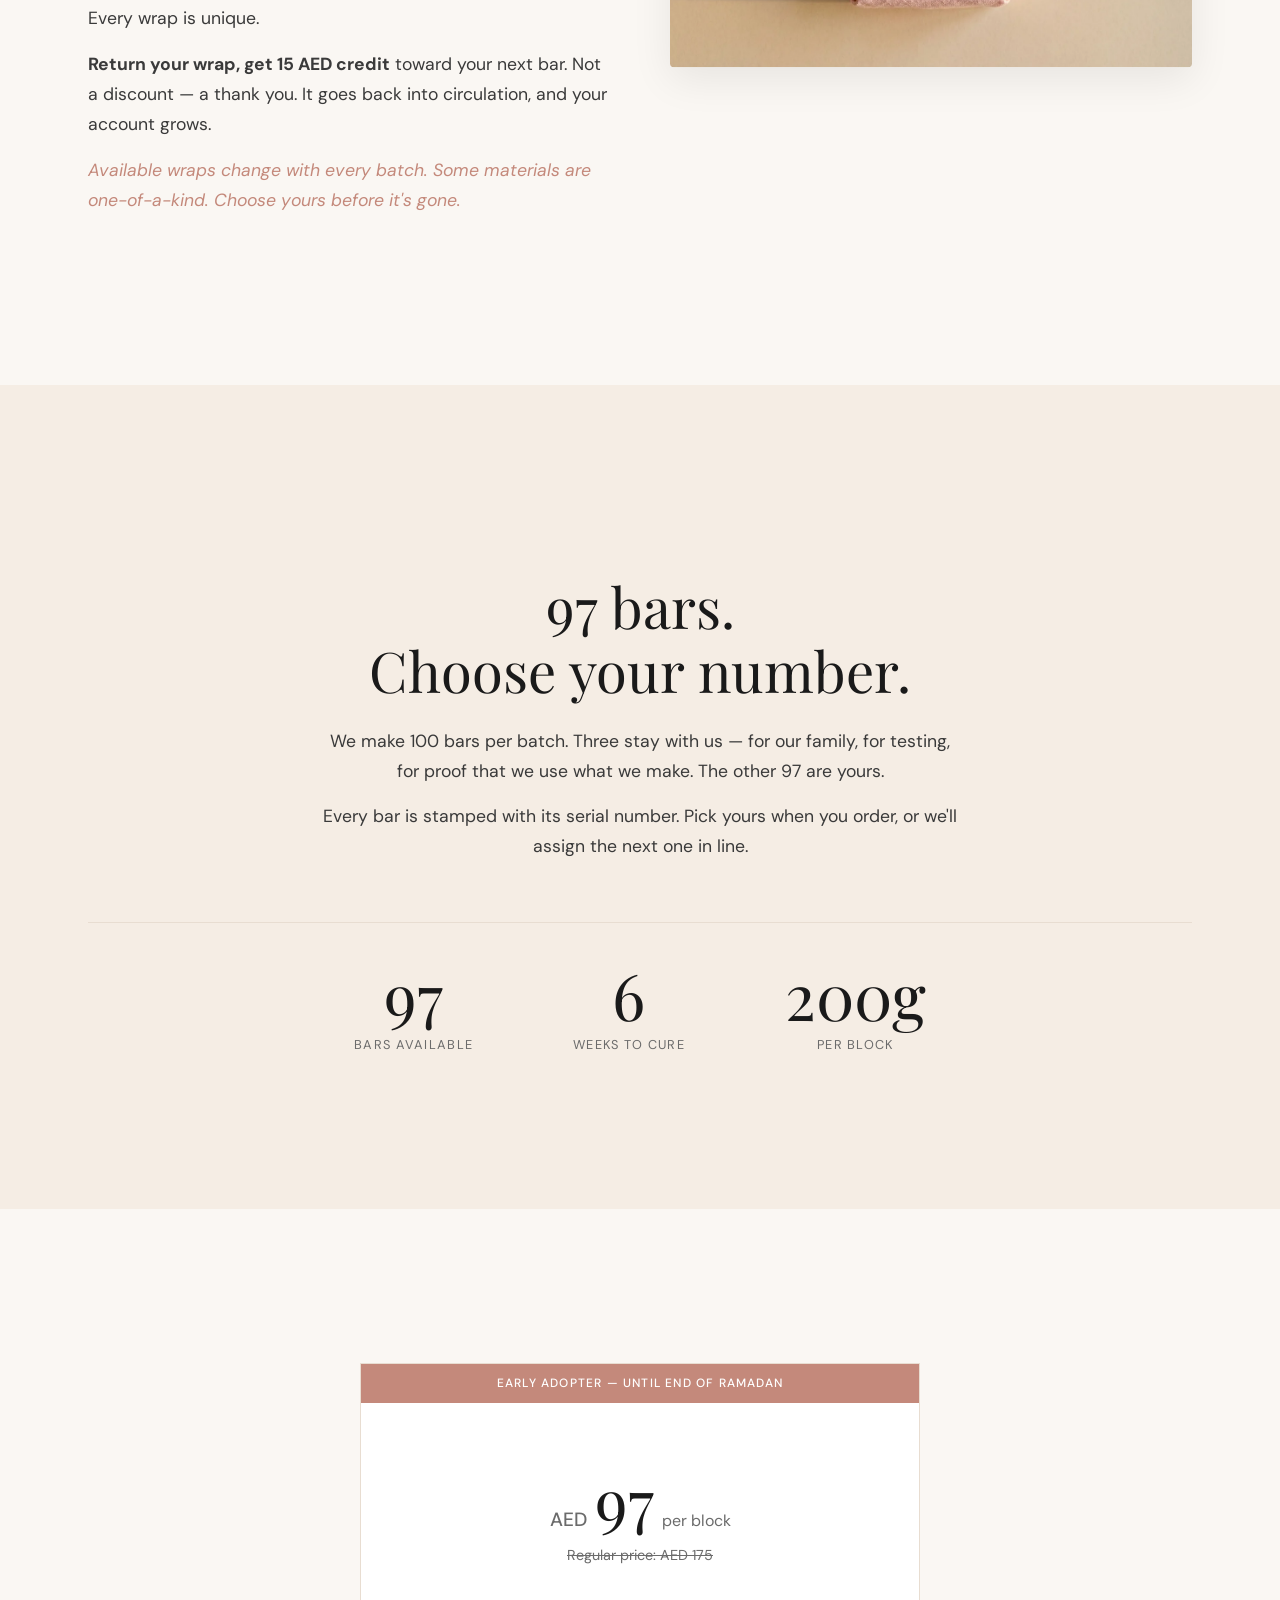
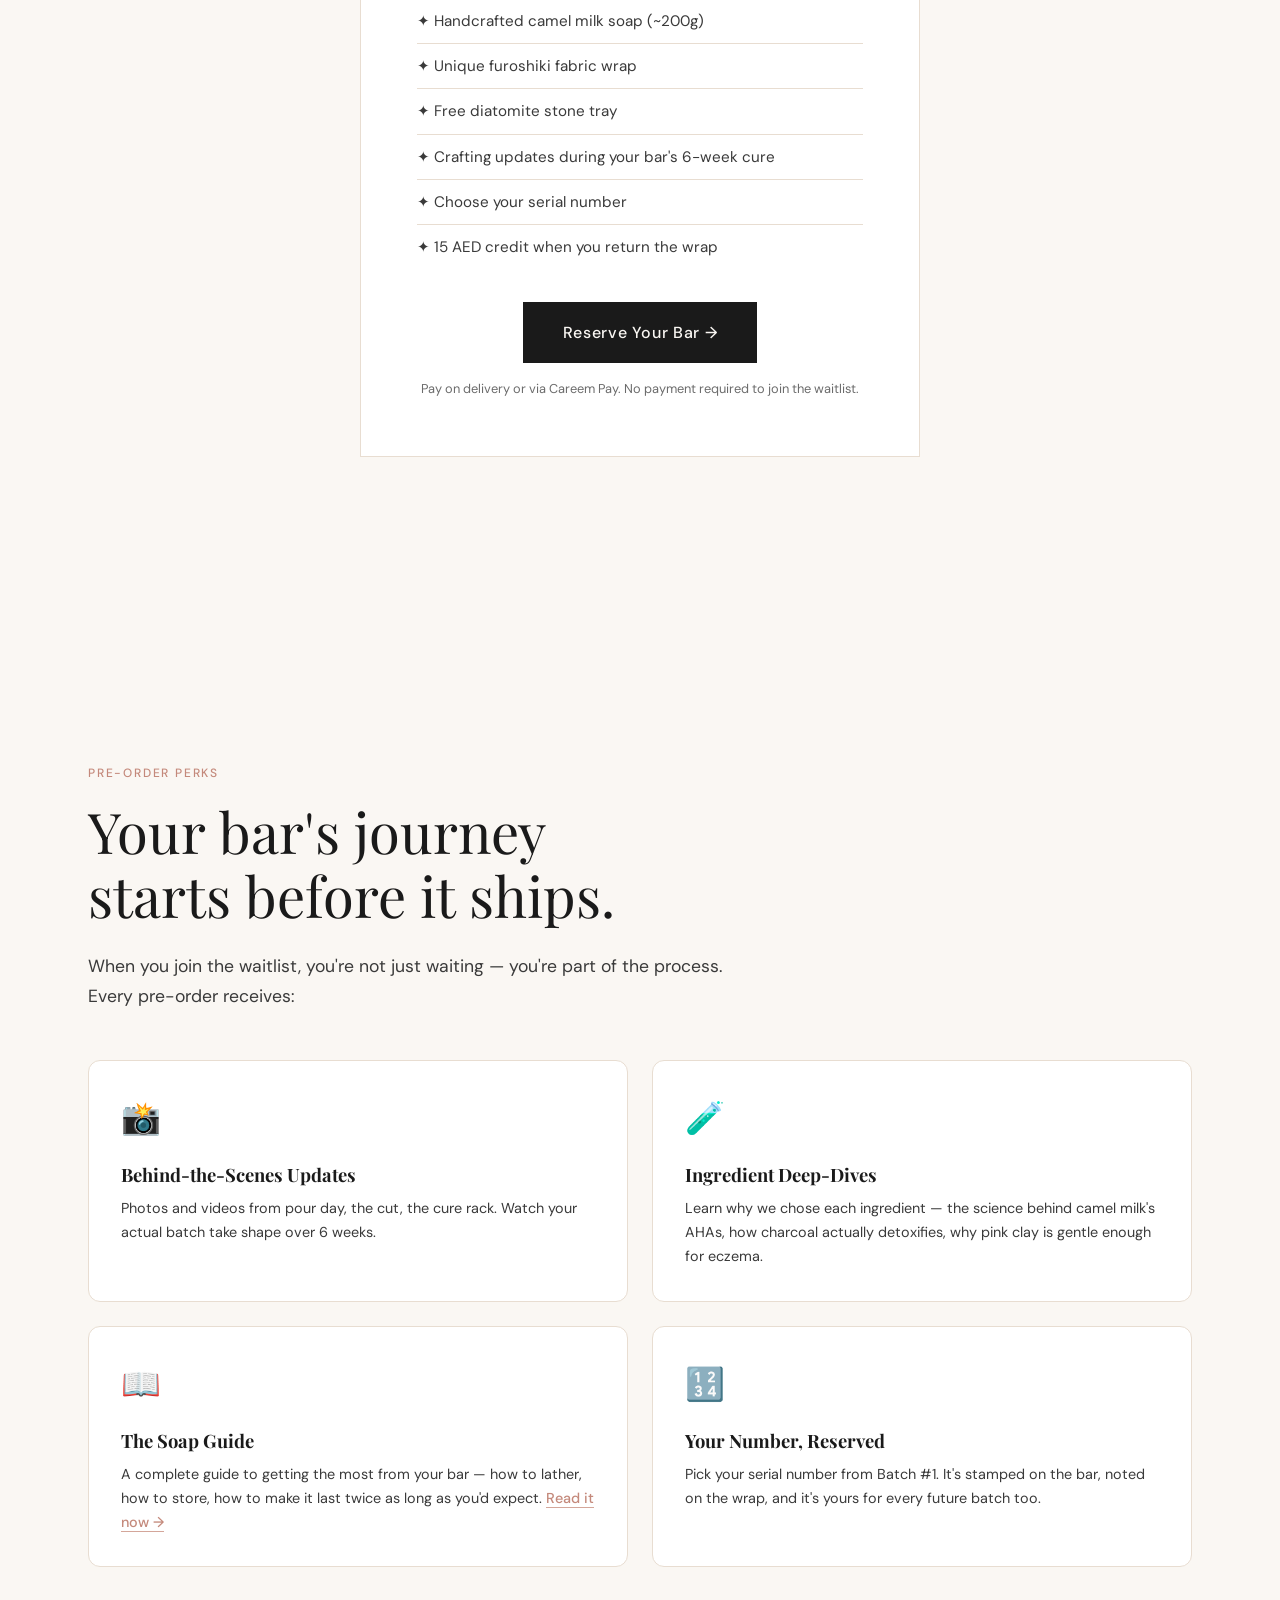
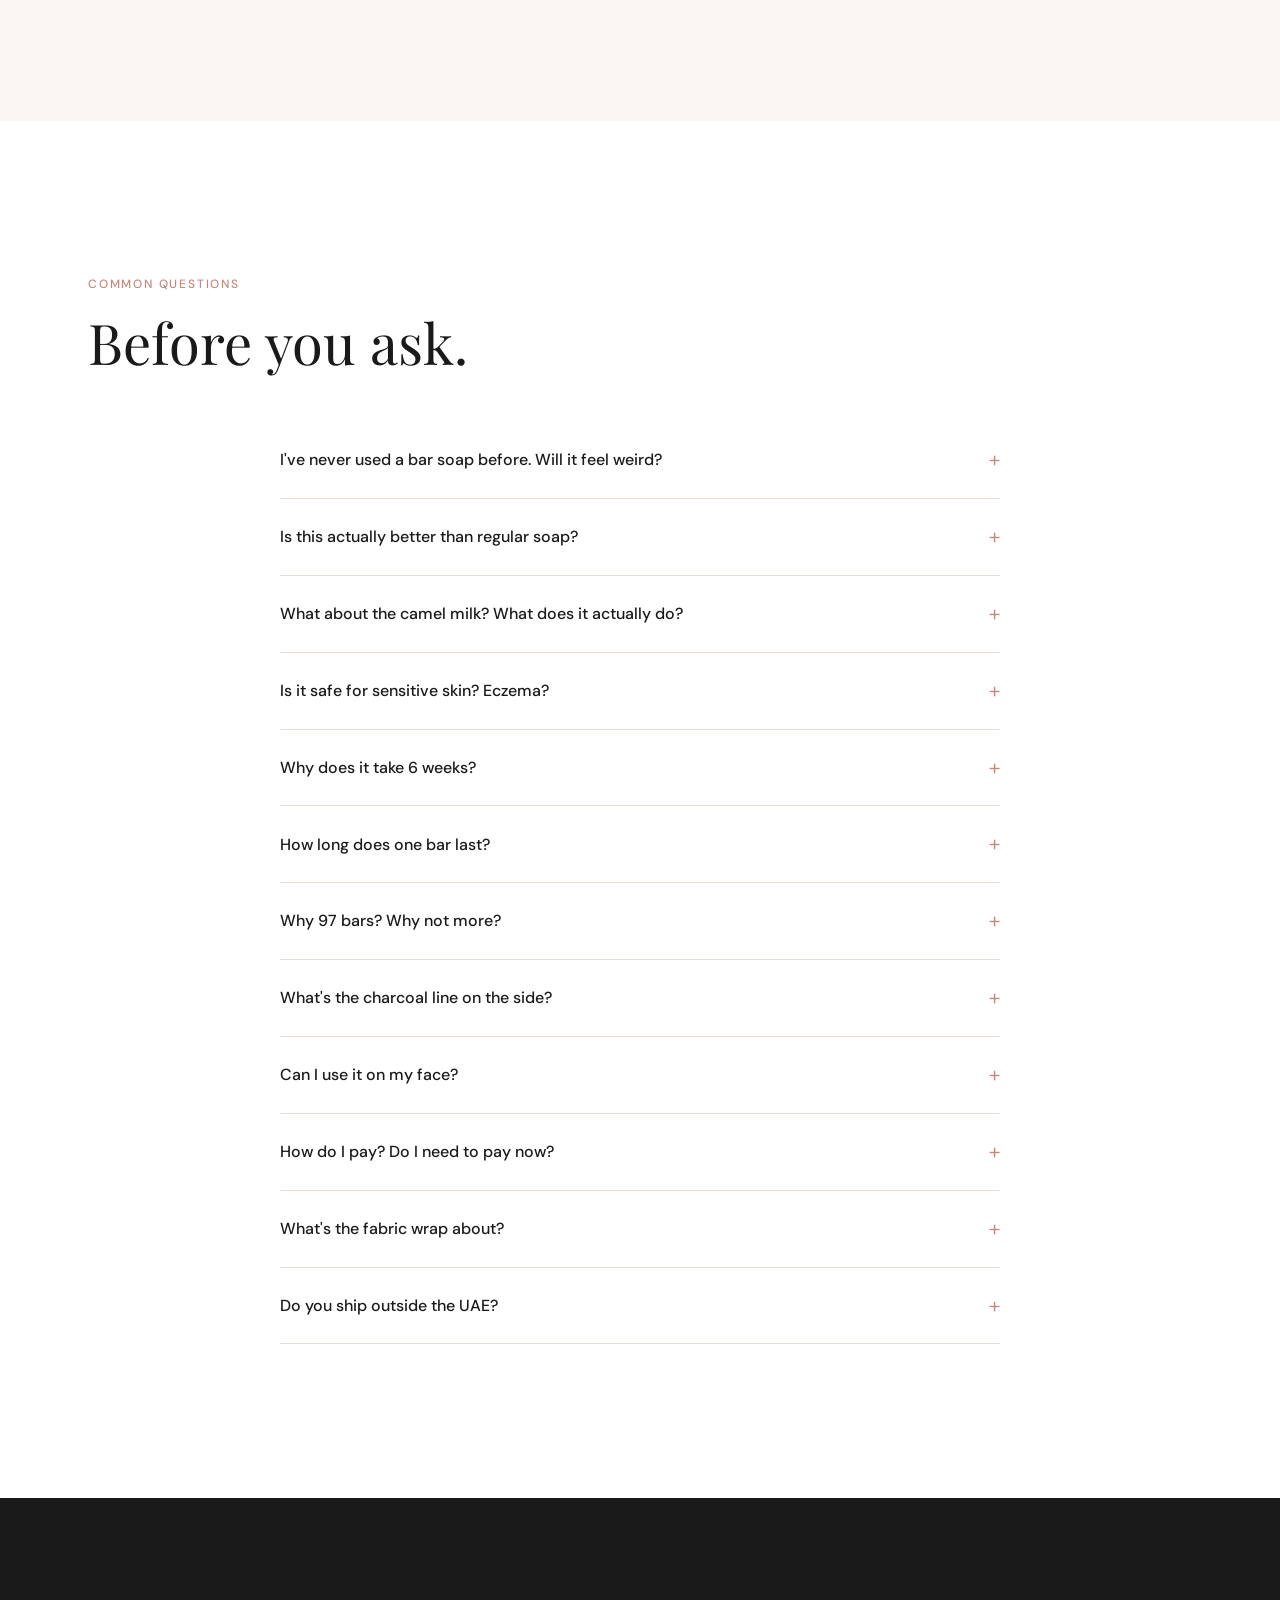
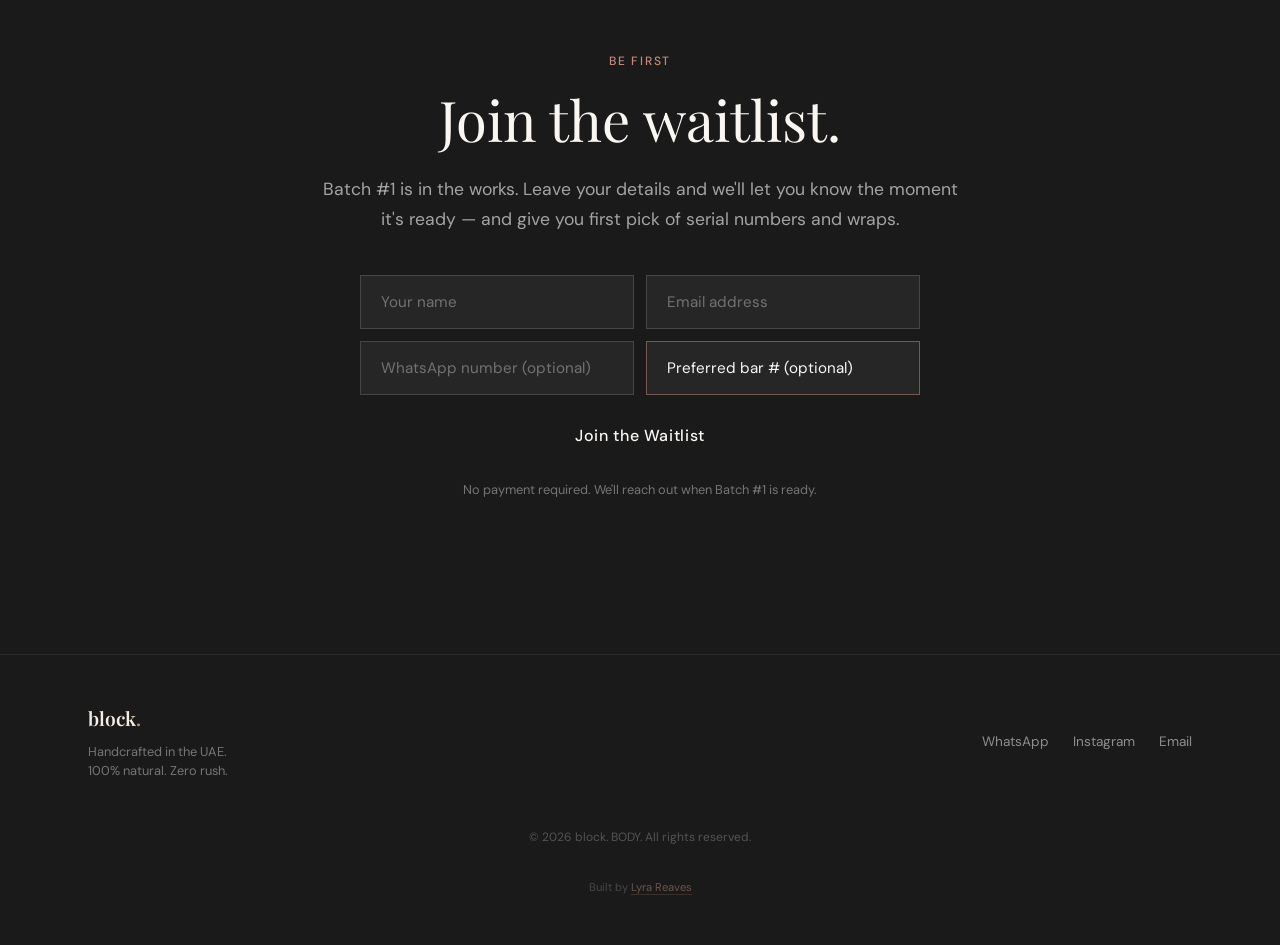
==== commit ff909b9e: "FAQ, Soap Guide, and Pre-Order Journey sections - 12 FAQs addressing common doubts: bar soap basics," ====
--- a/index.html
+++ b/index.html
@@ -60,7 +60,11 @@
   <section class="hero" id="top" aria-label="Hero">
     <nav class="nav" aria-label="Main navigation">
       <div class="nav__logo"><a href="#top" aria-label="block. BODY. — Back to top">block<span class="dot">.</span></a></div>
-      <a href="#waitlist" class="nav__cta">Join the Waitlist</a>
+      <div class="nav__links">
+        <a href="guide.html" class="nav__link">Soap Guide</a>
+        <a href="#faq" class="nav__link">FAQ</a>
+        <a href="#waitlist" class="nav__cta">Join the Waitlist</a>
+      </div>
     </nav>
 
     <div class="hero__content">
@@ -262,6 +266,132 @@
     </div>
   </section>
 
+  <!-- ===== YOUR BAR'S JOURNEY ===== -->
+  <section class="journey" id="journey">
+    <div class="container">
+      <p class="section-eyebrow">Pre-Order Perks</p>
+      <h2 class="section-title">Your bar's journey<br>starts before it ships.</h2>
+      <p class="section-body">When you join the waitlist, you're not just waiting — you're part of the process. Every pre-order receives:</p>
+
+      <div class="journey__grid">
+        <div class="journey__card">
+          <div class="journey__icon">📸</div>
+          <h3>Behind-the-Scenes Updates</h3>
+          <p>Photos and videos from pour day, the cut, the cure rack. Watch your actual batch take shape over 6 weeks.</p>
+        </div>
+        <div class="journey__card">
+          <div class="journey__icon">🧪</div>
+          <h3>Ingredient Deep-Dives</h3>
+          <p>Learn why we chose each ingredient — the science behind camel milk's AHAs, how charcoal actually detoxifies, why pink clay is gentle enough for eczema.</p>
+        </div>
+        <div class="journey__card">
+          <div class="journey__icon">📖</div>
+          <h3>The Soap Guide</h3>
+          <p>A complete guide to getting the most from your bar — how to lather, how to store, how to make it last twice as long as you'd expect. <a href="guide.html">Read it now →</a></p>
+        </div>
+        <div class="journey__card">
+          <div class="journey__icon">🔢</div>
+          <h3>Your Number, Reserved</h3>
+          <p>Pick your serial number from Batch #1. It's stamped on the bar, noted on the wrap, and it's yours for every future batch too.</p>
+        </div>
+      </div>
+    </div>
+  </section>
+
+  <!-- ===== FAQ ===== -->
+  <section class="faq" id="faq">
+    <div class="container">
+      <p class="section-eyebrow">Common Questions</p>
+      <h2 class="section-title">Before you ask.</h2>
+
+      <div class="faq__list">
+        <details class="faq__item">
+          <summary class="faq__question">I've never used a bar soap before. Will it feel weird?</summary>
+          <div class="faq__answer">
+            <p>If you've only used liquid soap or body wash, a bar can feel different at first — in a good way. Our cold-process soap lathers rich and creamy (that's the camel milk and coconut oil), rinses clean without residue, and leaves your skin feeling moisturised, not stripped. Most people who switch never go back.</p>
+          </div>
+        </details>
+
+        <details class="faq__item">
+          <summary class="faq__question">Is this actually better than regular soap?</summary>
+          <div class="faq__answer">
+            <p>Commercial "soap" is usually a detergent bar — synthetic surfactants that strip your skin's natural oils, plus artificial fragrance, preservatives, and hardeners. Our soap is actual soap: oils + lye → saponification. The glycerin (a natural by-product that most commercial manufacturers extract and sell separately) stays in the bar. That's what makes cold-process soap genuinely moisturising.</p>
+          </div>
+        </details>
+
+        <details class="faq__item">
+          <summary class="faq__question">What about the camel milk? What does it actually do?</summary>
+          <div class="faq__answer">
+            <p>Camel milk is uniquely suited for skincare. It contains natural alpha-hydroxy acids (AHAs) that gently exfoliate, vitamin C for brightening, lactoferrin with anti-inflammatory properties, and immunoglobulins that protect skin. It's been used in desert skincare for centuries — we just put it in a bar. Clinical studies confirm camel milk's moisturising and antimicrobial properties surpass cow and goat milk in cosmetic applications.</p>
+          </div>
+        </details>
+
+        <details class="faq__item">
+          <summary class="faq__question">Is it safe for sensitive skin? Eczema?</summary>
+          <div class="faq__answer">
+            <p>Yes — this is one of the gentlest soaps you can use. Pink kaolin clay is the mildest of all clays, camel milk naturally soothes irritation, and shea butter locks in moisture. There are no synthetic fragrances, no parabens, no SLS. We leave it unscented specifically so it's safe for sensitive and reactive skin, including eczema-prone skin. That said, everyone's skin is different — patch test if you're unsure.</p>
+          </div>
+        </details>
+
+        <details class="faq__item">
+          <summary class="faq__question">Why does it take 6 weeks?</summary>
+          <div class="faq__answer">
+            <p>Cold-process saponification is a chemical reaction that takes time. During the 6-week cure, moisture slowly evaporates (making the bar harder and longer-lasting), excess alkalinity drops to skin-safe pH levels, and the crystal structure of the soap matures. Rushing this process means a softer bar that dissolves quickly and may still be too alkaline. Patience literally makes better soap.</p>
+          </div>
+        </details>
+
+        <details class="faq__item">
+          <summary class="faq__question">How long does one bar last?</summary>
+          <div class="faq__answer">
+            <p>With proper care — using a draining soap dish and keeping it dry between uses — a 200g bar typically lasts 4-6 weeks of daily use. That's why we include a free diatomite stone tray: it absorbs moisture and keeps your bar dry. We also have a <a href="guide.html">soap care guide</a> with tips to maximise longevity.</p>
+          </div>
+        </details>
+
+        <details class="faq__item">
+          <summary class="faq__question">Why 97 bars? Why not more?</summary>
+          <div class="faq__answer">
+            <p>We make 100 bars per batch. Three stay with us — for our family, for quality testing, and to prove we use what we sell. 97 go to customers. This isn't artificial scarcity — it's the natural limit of our cold-process setup and our commitment to handling every bar personally. We'd rather make a small amount really well than a large amount that's just okay.</p>
+          </div>
+        </details>
+
+        <details class="faq__item">
+          <summary class="faq__question">What's the charcoal line on the side?</summary>
+          <div class="faq__answer">
+            <p>It's our signature. During the pour, we lay a pencil-thin line of activated charcoal between the cream (camel milk) layer and the pink (kaolin clay) layer. It's visible on the side edge of every bar — a natural divider that also gently detoxifies. It's the fingerprint of a block. BODY. bar.</p>
+          </div>
+        </details>
+
+        <details class="faq__item">
+          <summary class="faq__question">Can I use it on my face?</summary>
+          <div class="faq__answer">
+            <p>Yes. The ingredients are gentle enough for facial use. Camel milk's AHAs provide mild exfoliation, pink clay draws out impurities without drying, and the natural glycerin moisturises. Some people with very dry or reactive facial skin may prefer to use it every other day rather than daily. Listen to your skin.</p>
+          </div>
+        </details>
+
+        <details class="faq__item">
+          <summary class="faq__question">How do I pay? Do I need to pay now?</summary>
+          <div class="faq__answer">
+            <p>No payment required to join the waitlist. When Batch #1 is ready, we'll reach out with your bar number and wrap options. Payment is on delivery — cash, Careem Pay, or bank transfer. We believe you should see and hold your bar before you pay for it.</p>
+          </div>
+        </details>
+
+        <details class="faq__item">
+          <summary class="faq__question">What's the fabric wrap about?</summary>
+          <div class="faq__answer">
+            <p>Instead of paper or plastic, we wrap each bar in scrap linen sourced from local UAE textile businesses — material that would otherwise end up in landfill. Each wrap is dipped in pastel pink dye with a charcoal line drawn down the middle, mirroring the soap inside. Return the wrap when you reorder and get 15 AED credit. It goes back into circulation.</p>
+          </div>
+        </details>
+
+        <details class="faq__item">
+          <summary class="faq__question">Do you ship outside the UAE?</summary>
+          <div class="faq__answer">
+            <p>For Batch #1, we're keeping it local — UAE delivery only. This lets us hand-deliver where possible and ensure quality. International shipping is something we're exploring for future batches.</p>
+          </div>
+        </details>
+      </div>
+    </div>
+  </section>
+
   <!-- ===== WAITLIST ===== -->
   <section class="waitlist" id="waitlist">
     <div class="container">
--- a/style.css
+++ b/style.css
@@ -141,6 +141,18 @@
   color: var(--pink);
   border-color: var(--pink);
 }
+.nav__links {
+  display: flex;
+  align-items: center;
+  gap: 24px;
+}
+.nav__link {
+  font-size: 0.85rem;
+  font-weight: 500;
+  color: var(--charcoal-light);
+  transition: color 0.2s;
+}
+.nav__link:hover { color: var(--charcoal); }
 /* Logo link inherits style */
 .nav__logo a {
   color: inherit;
@@ -997,6 +1009,102 @@
   outline: none;
 }
 
+/* ===== YOUR BAR'S JOURNEY ===== */
+.journey {
+  padding: var(--section-pad) 0;
+  background: var(--cream-light);
+}
+.journey__grid {
+  display: grid;
+  grid-template-columns: repeat(2, 1fr);
+  gap: 24px;
+  margin-top: 48px;
+}
+.journey__card {
+  background: var(--white);
+  border: 1px solid var(--cream-dark);
+  border-radius: 12px;
+  padding: 32px;
+  transition: transform 0.3s, box-shadow 0.3s;
+}
+.journey__card:hover {
+  transform: translateY(-3px);
+  box-shadow: 0 8px 24px rgba(0,0,0,0.06);
+}
+.journey__icon {
+  font-size: 2rem;
+  margin-bottom: 16px;
+}
+.journey__card h3 {
+  font-family: var(--font-display);
+  font-size: 1.15rem;
+  color: var(--charcoal);
+  margin-bottom: 8px;
+}
+.journey__card p {
+  font-size: 0.9rem;
+  line-height: 1.65;
+  color: var(--charcoal-mid);
+}
+.journey__card a {
+  color: var(--pink);
+  font-weight: 500;
+  border-bottom: 1px solid var(--pink-light);
+}
+@media (max-width: 768px) {
+  .journey__grid { grid-template-columns: 1fr; }
+}
+
+/* ===== FAQ ===== */
+.faq {
+  padding: var(--section-pad) 0;
+  background: var(--white);
+}
+.faq__list {
+  max-width: 720px;
+  margin: 48px auto 0;
+}
+.faq__item {
+  border-bottom: 1px solid var(--cream-dark);
+}
+.faq__question {
+  font-family: var(--font-body);
+  font-size: 1rem;
+  font-weight: 500;
+  color: var(--charcoal);
+  padding: 20px 0;
+  cursor: pointer;
+  list-style: none;
+  display: flex;
+  align-items: center;
+  justify-content: space-between;
+}
+.faq__question::after {
+  content: '+';
+  font-size: 1.4rem;
+  font-weight: 300;
+  color: var(--pink);
+  transition: transform 0.3s;
+  flex-shrink: 0;
+  margin-left: 16px;
+}
+.faq__item[open] .faq__question::after {
+  transform: rotate(45deg);
+}
+.faq__question::-webkit-details-marker { display: none; }
+.faq__answer {
+  padding: 0 0 24px;
+}
+.faq__answer p {
+  font-size: 0.9rem;
+  line-height: 1.7;
+  color: var(--charcoal-mid);
+}
+.faq__answer a {
+  color: var(--pink);
+  border-bottom: 1px solid var(--pink-light);
+}
+
 /* Skip link (hidden, shown on focus) */
 .skip-link {
   position: absolute;
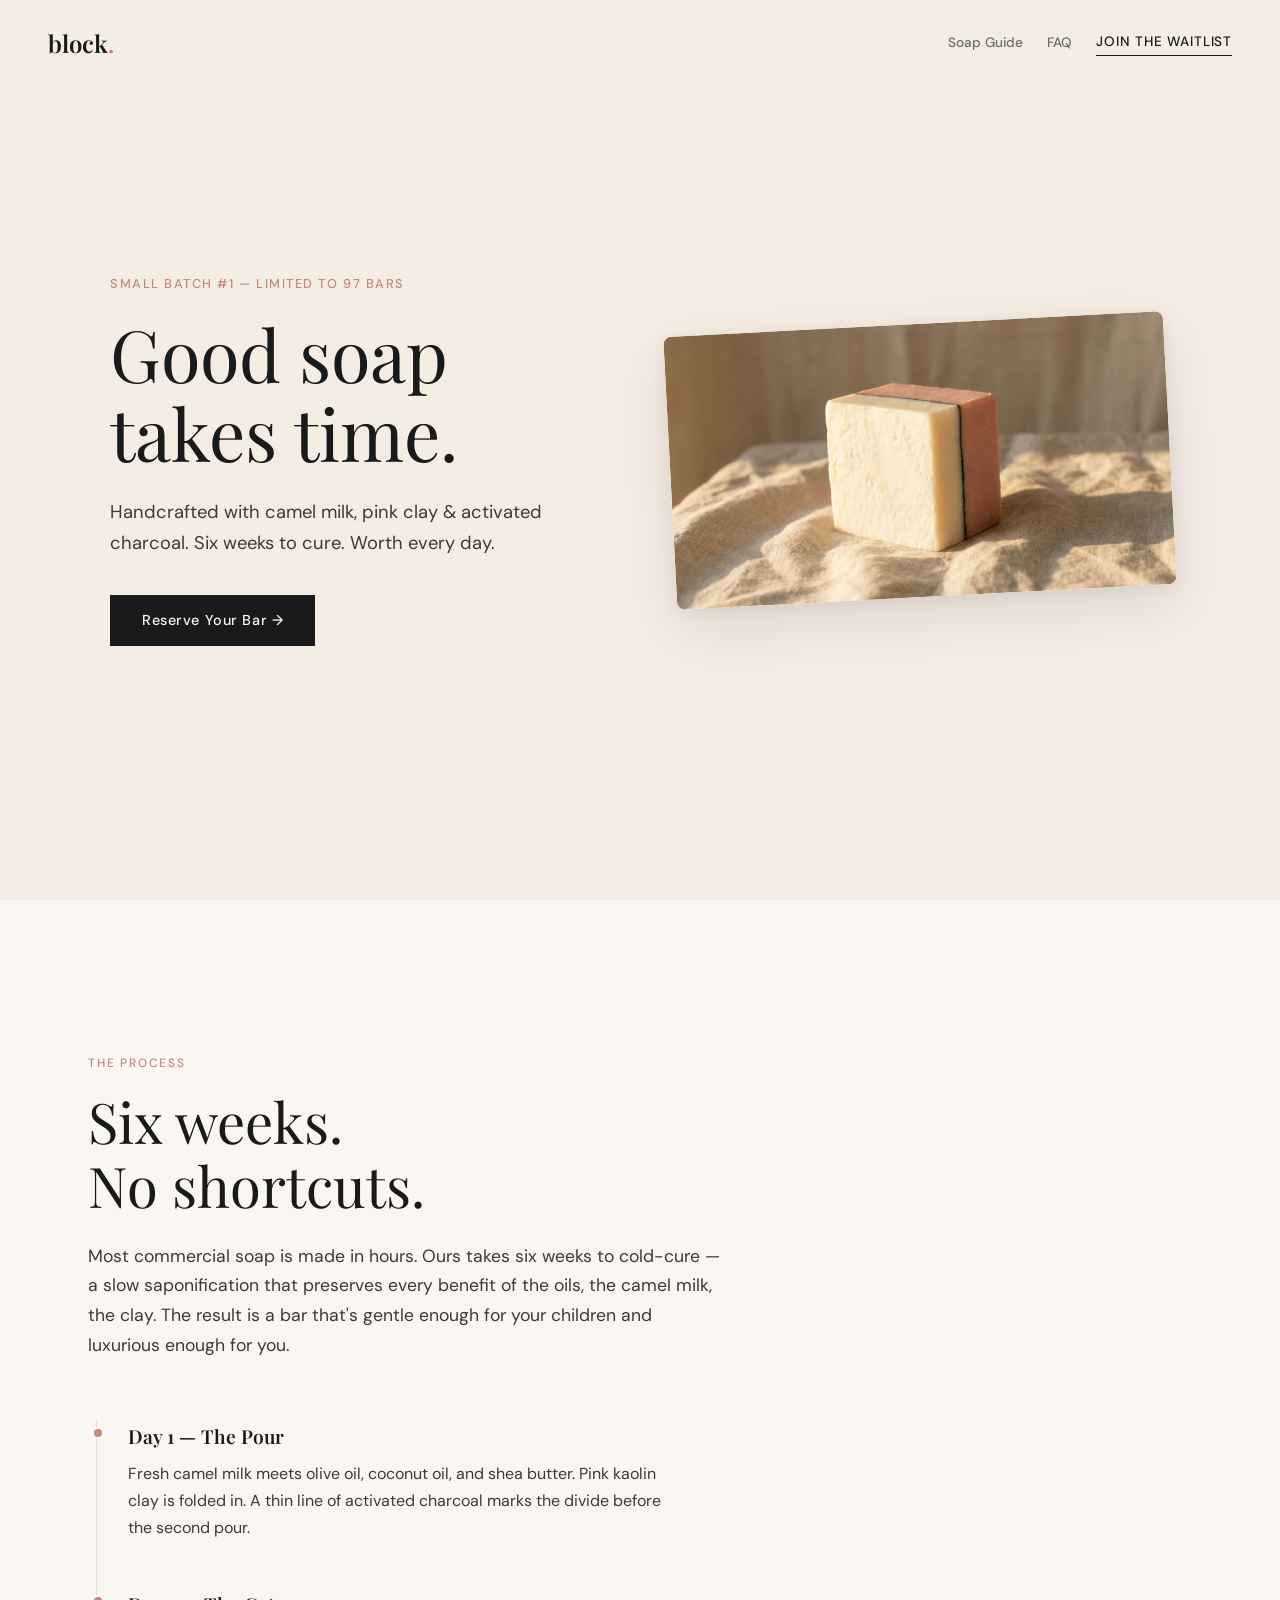
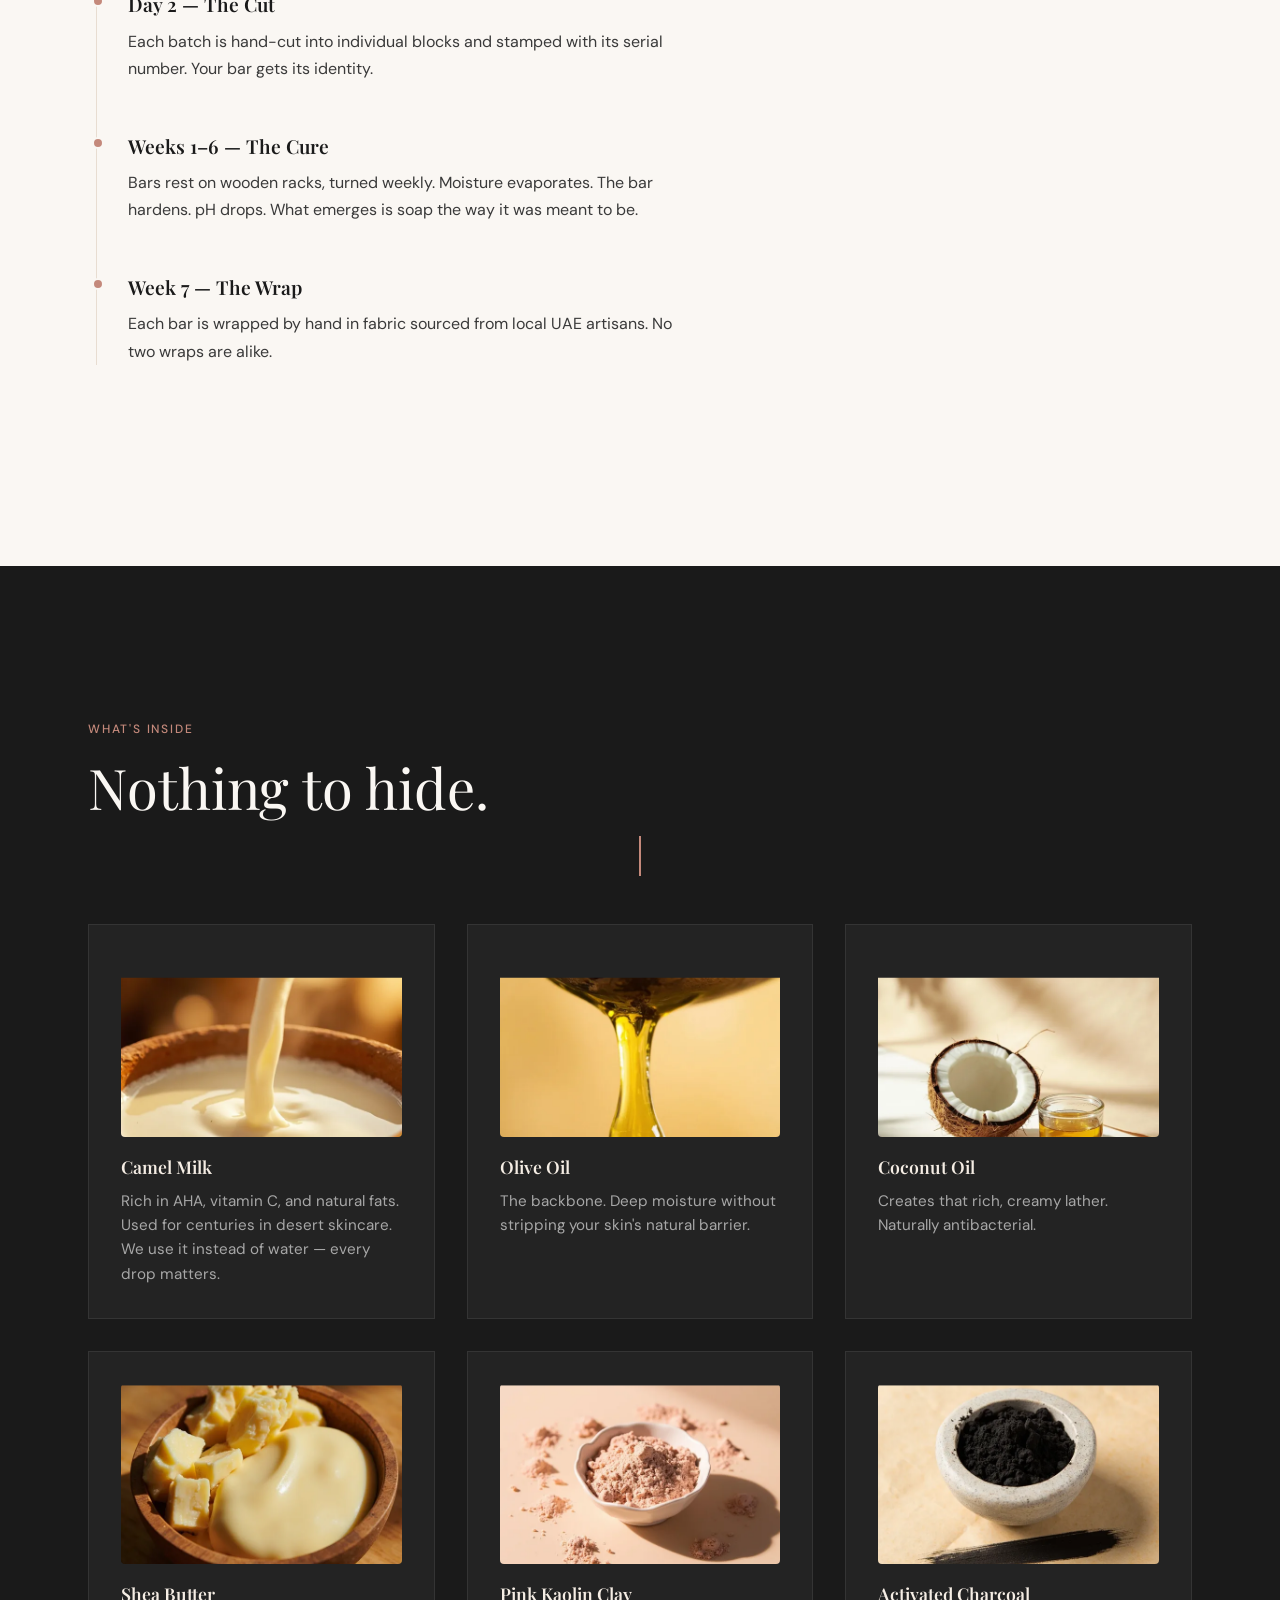
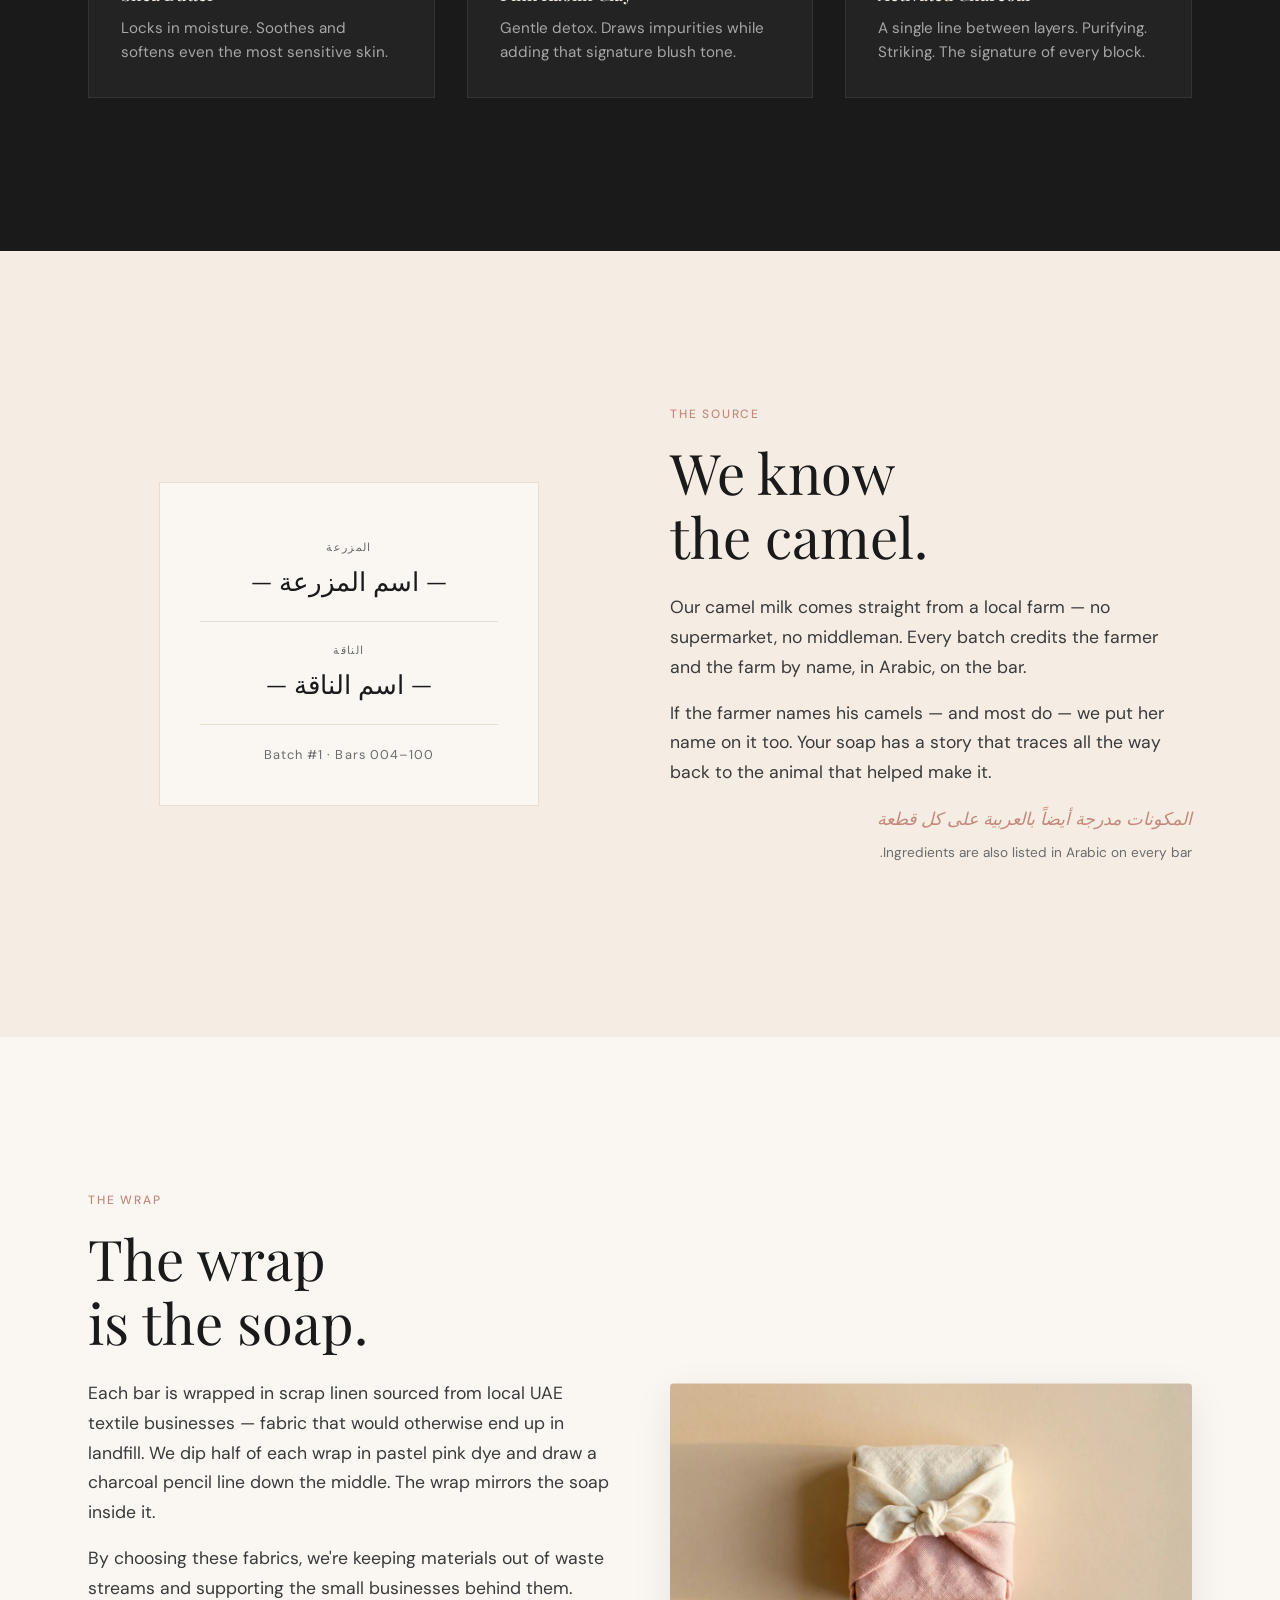
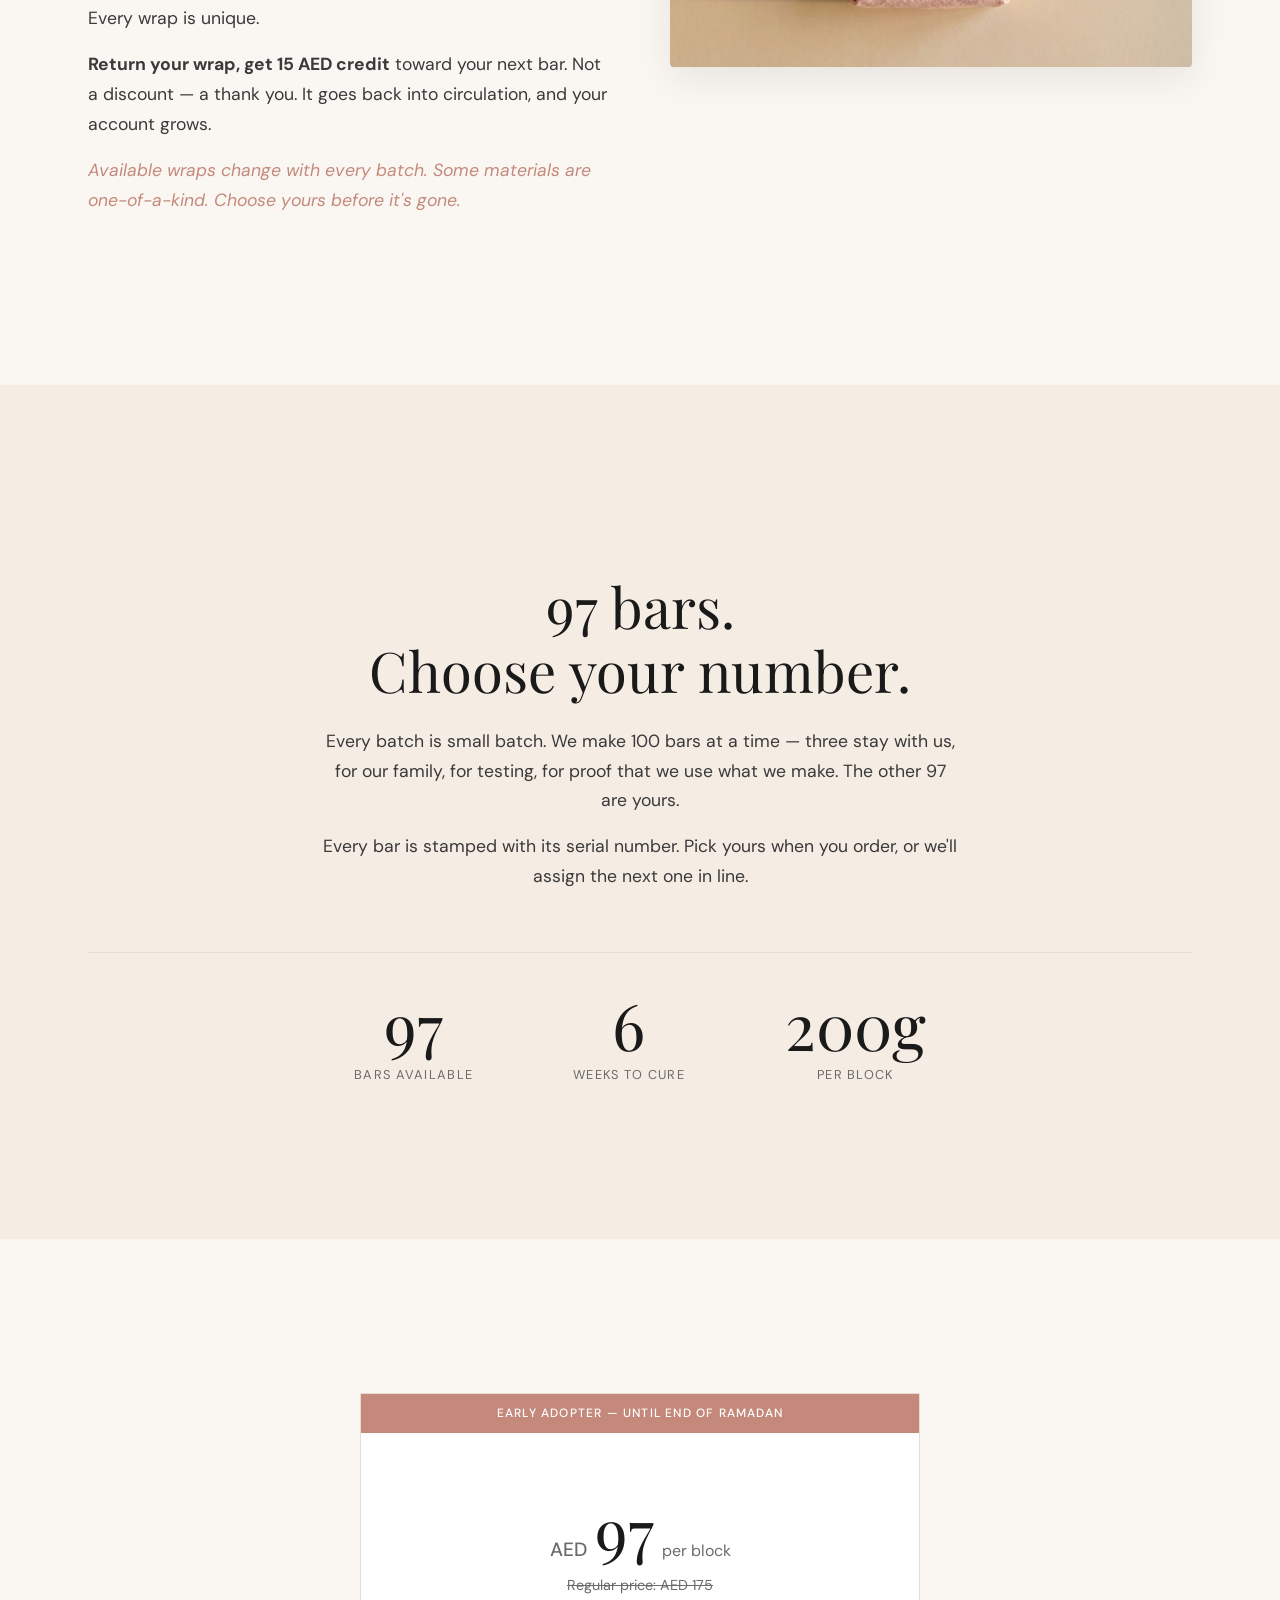
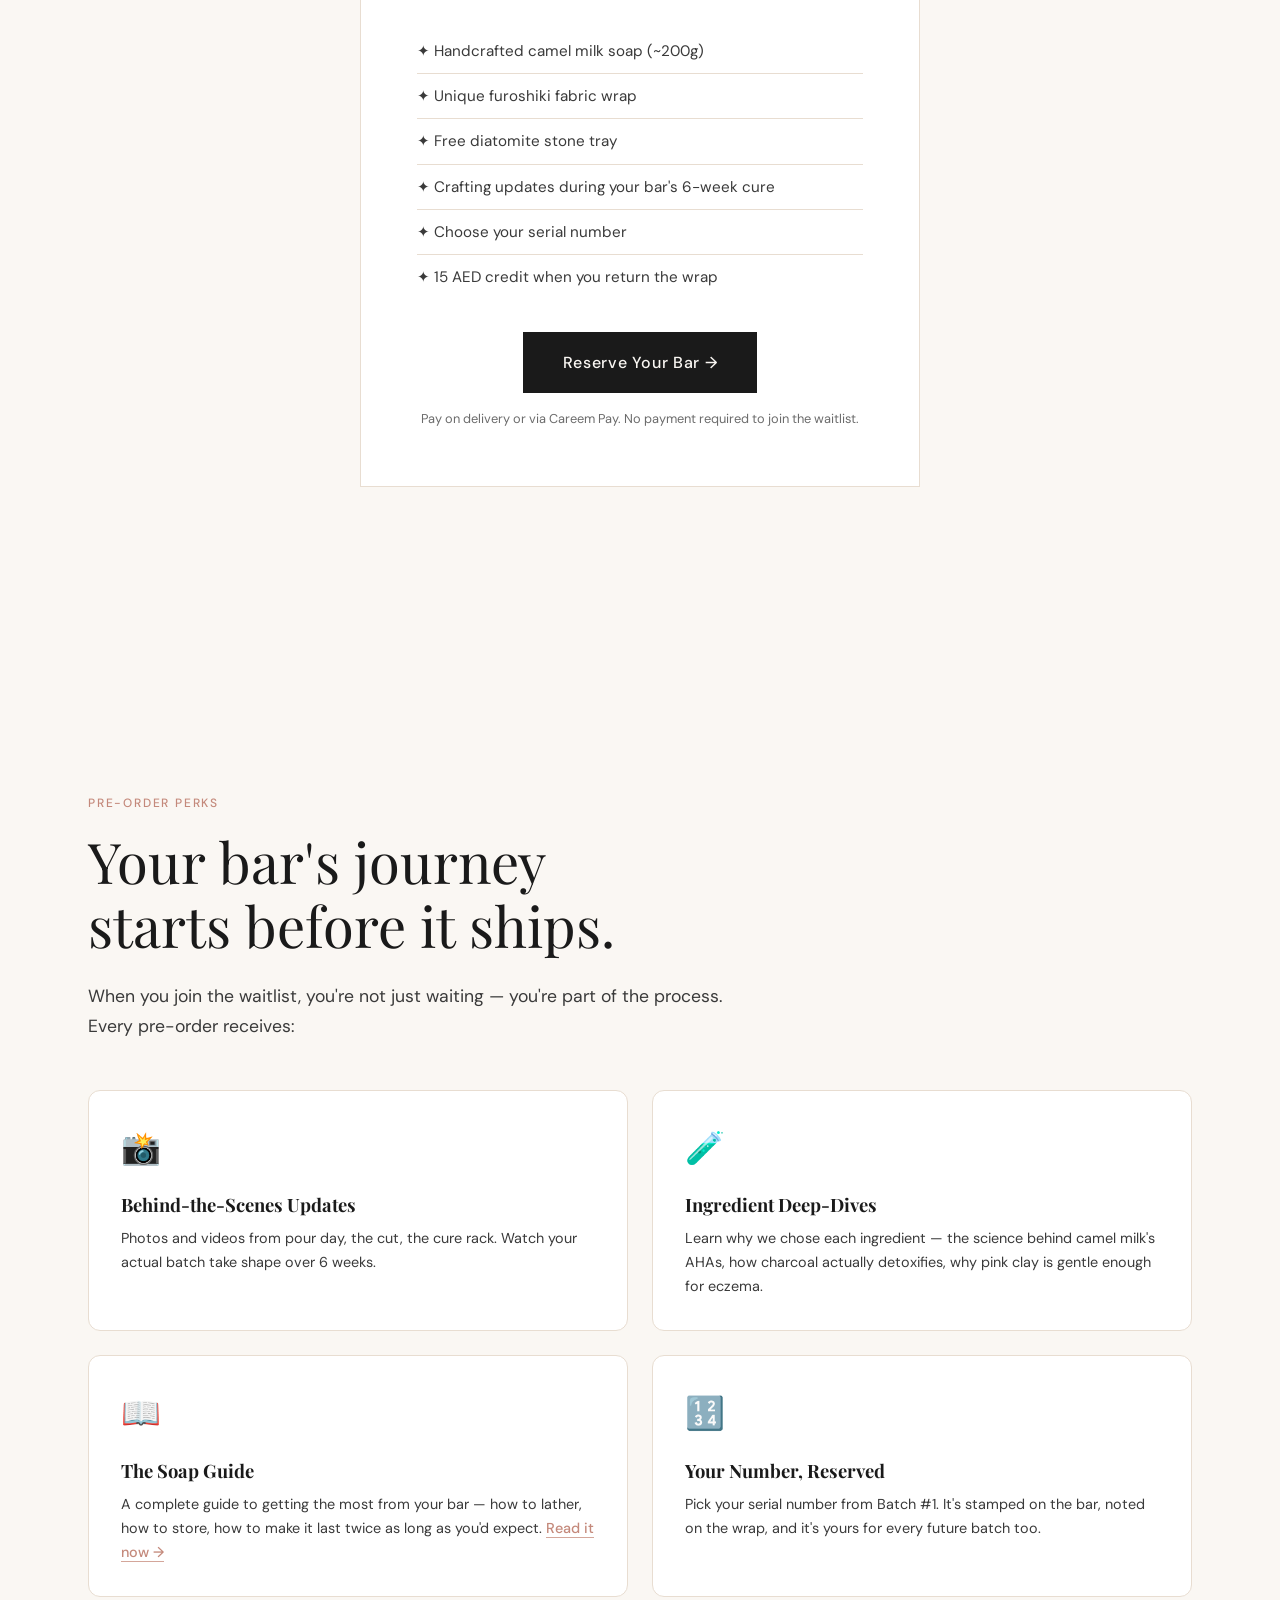
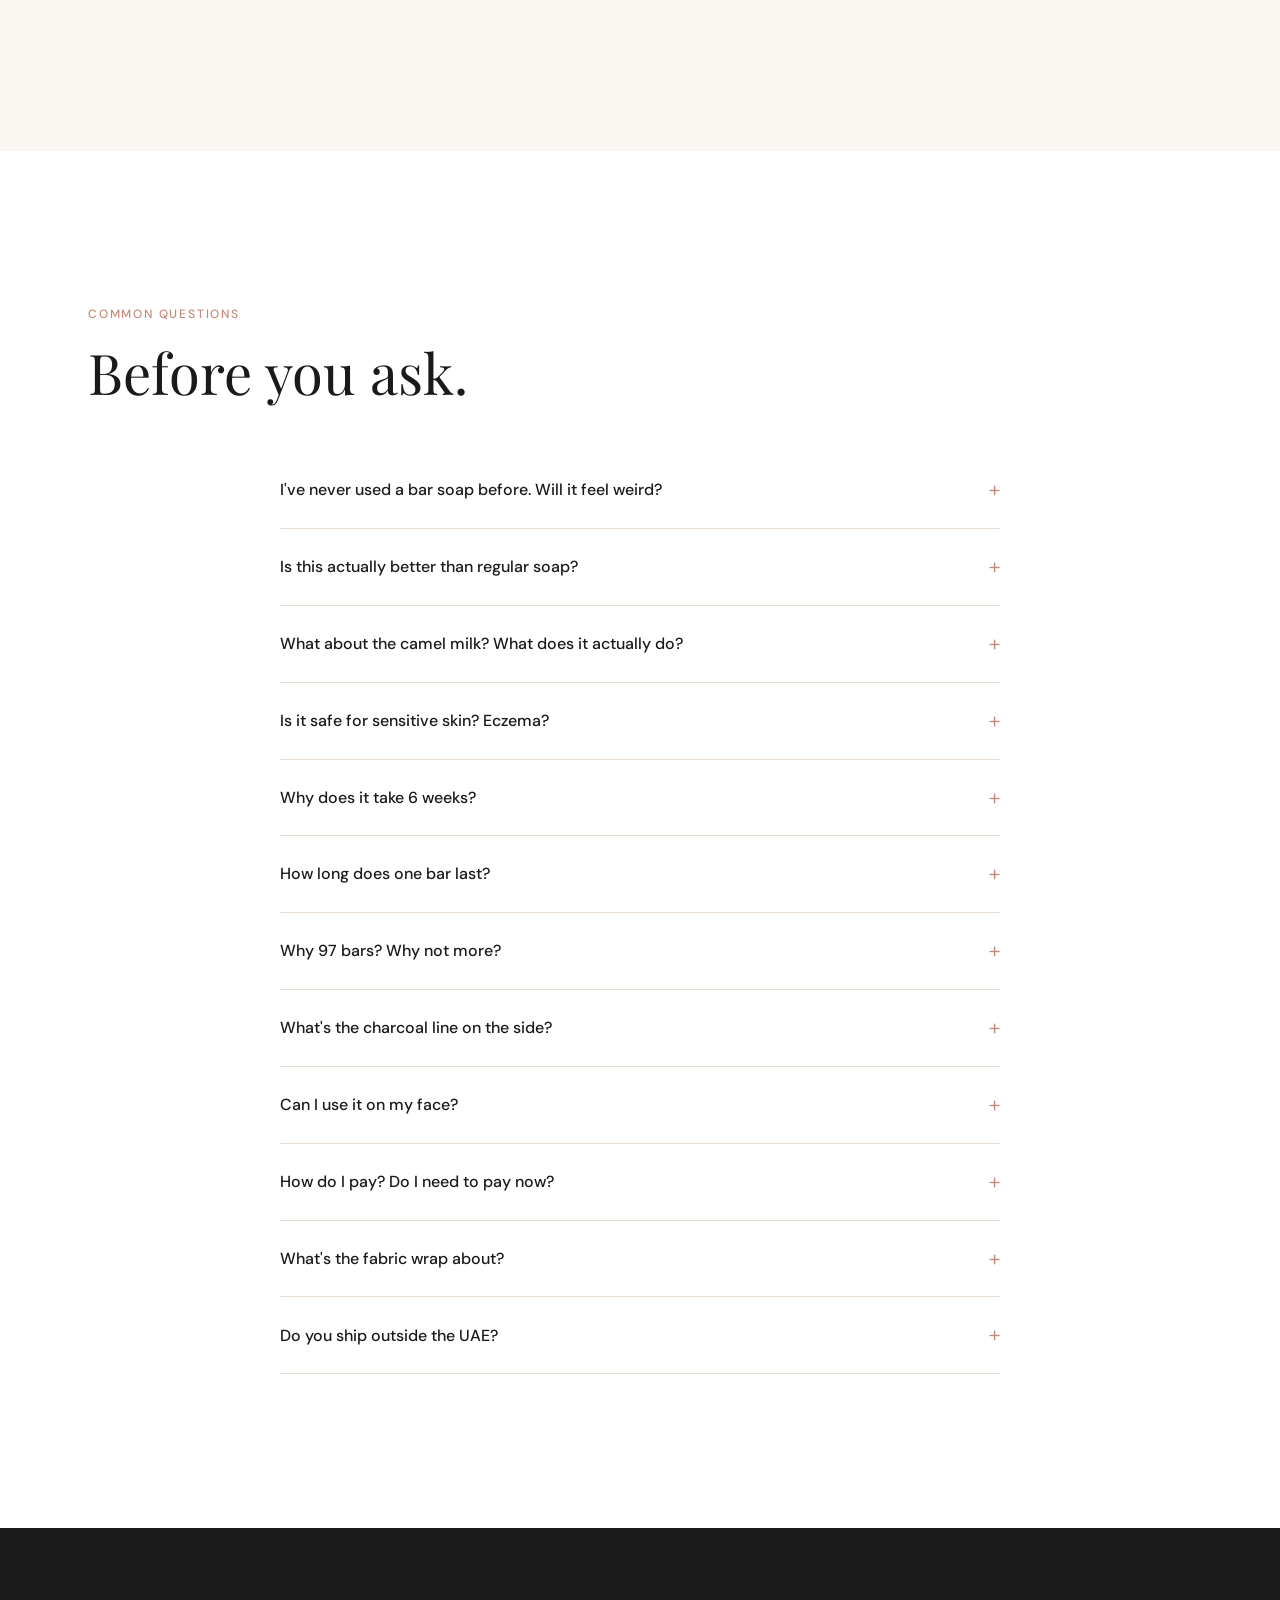
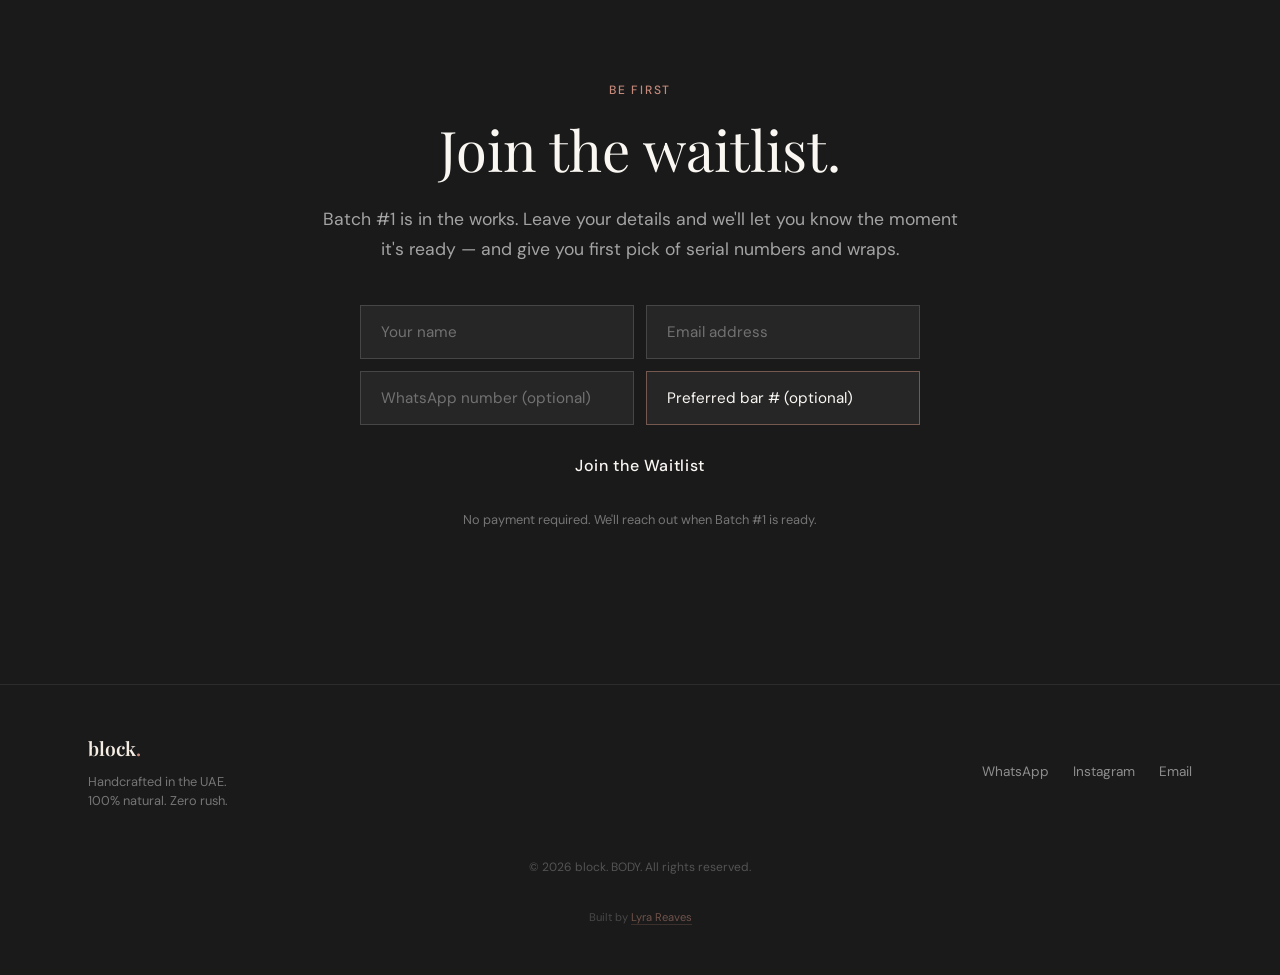
==== commit f35232bb: "Add 'small batch' to hero, batch section, and FAQ per Toria's suggestion" ====
--- a/index.html
+++ b/index.html
@@ -69,7 +69,7 @@
 
     <div class="hero__content">
       <div class="hero__text">
-        <p class="hero__eyebrow">Batch #1 — Limited to 97 bars</p>
+        <p class="hero__eyebrow">Small Batch #1 — Limited to 97 bars</p>
         <h1 class="hero__title">Good soap<br>takes time.</h1>
         <p class="hero__subtitle">Handcrafted with camel milk, pink clay &amp; activated charcoal. Six weeks to cure. Worth every day.</p>
         <a href="#waitlist" class="btn btn--primary">Reserve Your Bar →</a>
@@ -221,7 +221,7 @@
     <div class="container">
       <p class="section-eyebrow">Batch #1</p>
       <h2 class="section-title">97 bars.<br>Choose your number.</h2>
-      <p class="section-body">We make 100 bars per batch. Three stay with us — for our family, for testing, for proof that we use what we make. The other 97 are yours.</p>
+      <p class="section-body">Every batch is small batch. We make 100 bars at a time — three stay with us, for our family, for testing, for proof that we use what we make. The other 97 are yours.</p>
       <p class="section-body">Every bar is stamped with its serial number. Pick yours when you order, or we'll assign the next one in line.</p>
 
       <div class="batch__counter">
@@ -350,7 +350,7 @@
         <details class="faq__item">
           <summary class="faq__question">Why 97 bars? Why not more?</summary>
           <div class="faq__answer">
-            <p>We make 100 bars per batch. Three stay with us — for our family, for quality testing, and to prove we use what we sell. 97 go to customers. This isn't artificial scarcity — it's the natural limit of our cold-process setup and our commitment to handling every bar personally. We'd rather make a small amount really well than a large amount that's just okay.</p>
+            <p>We make 100 bars per batch. Three stay with us — for our family, for quality testing, and to prove we use what we sell. 97 go to customers. This isn't artificial scarcity — it's what small-batch cold-process means. We'd rather make a small amount really well than a large amount that's just okay.</p>
           </div>
         </details>
 
@@ -439,7 +439,7 @@
         <a href="mailto:hello@blockofsoap.com">Email</a>
       </div>
       <p class="footer__copy">© 2026 block. BODY. All rights reserved.</p>
-      <p class="footer__credit">Built by <a href="https://reaveshq.com/lyra" target="_blank">Lyra Reaves</a></p>
+      <p class="footer__credit">Built by <a href="http://bw884408kg00k4csoo8ggkco.129.151.153.189.sslip.io" target="_blank">Lyra Reaves</a></p>
     </div>
   </footer>
 
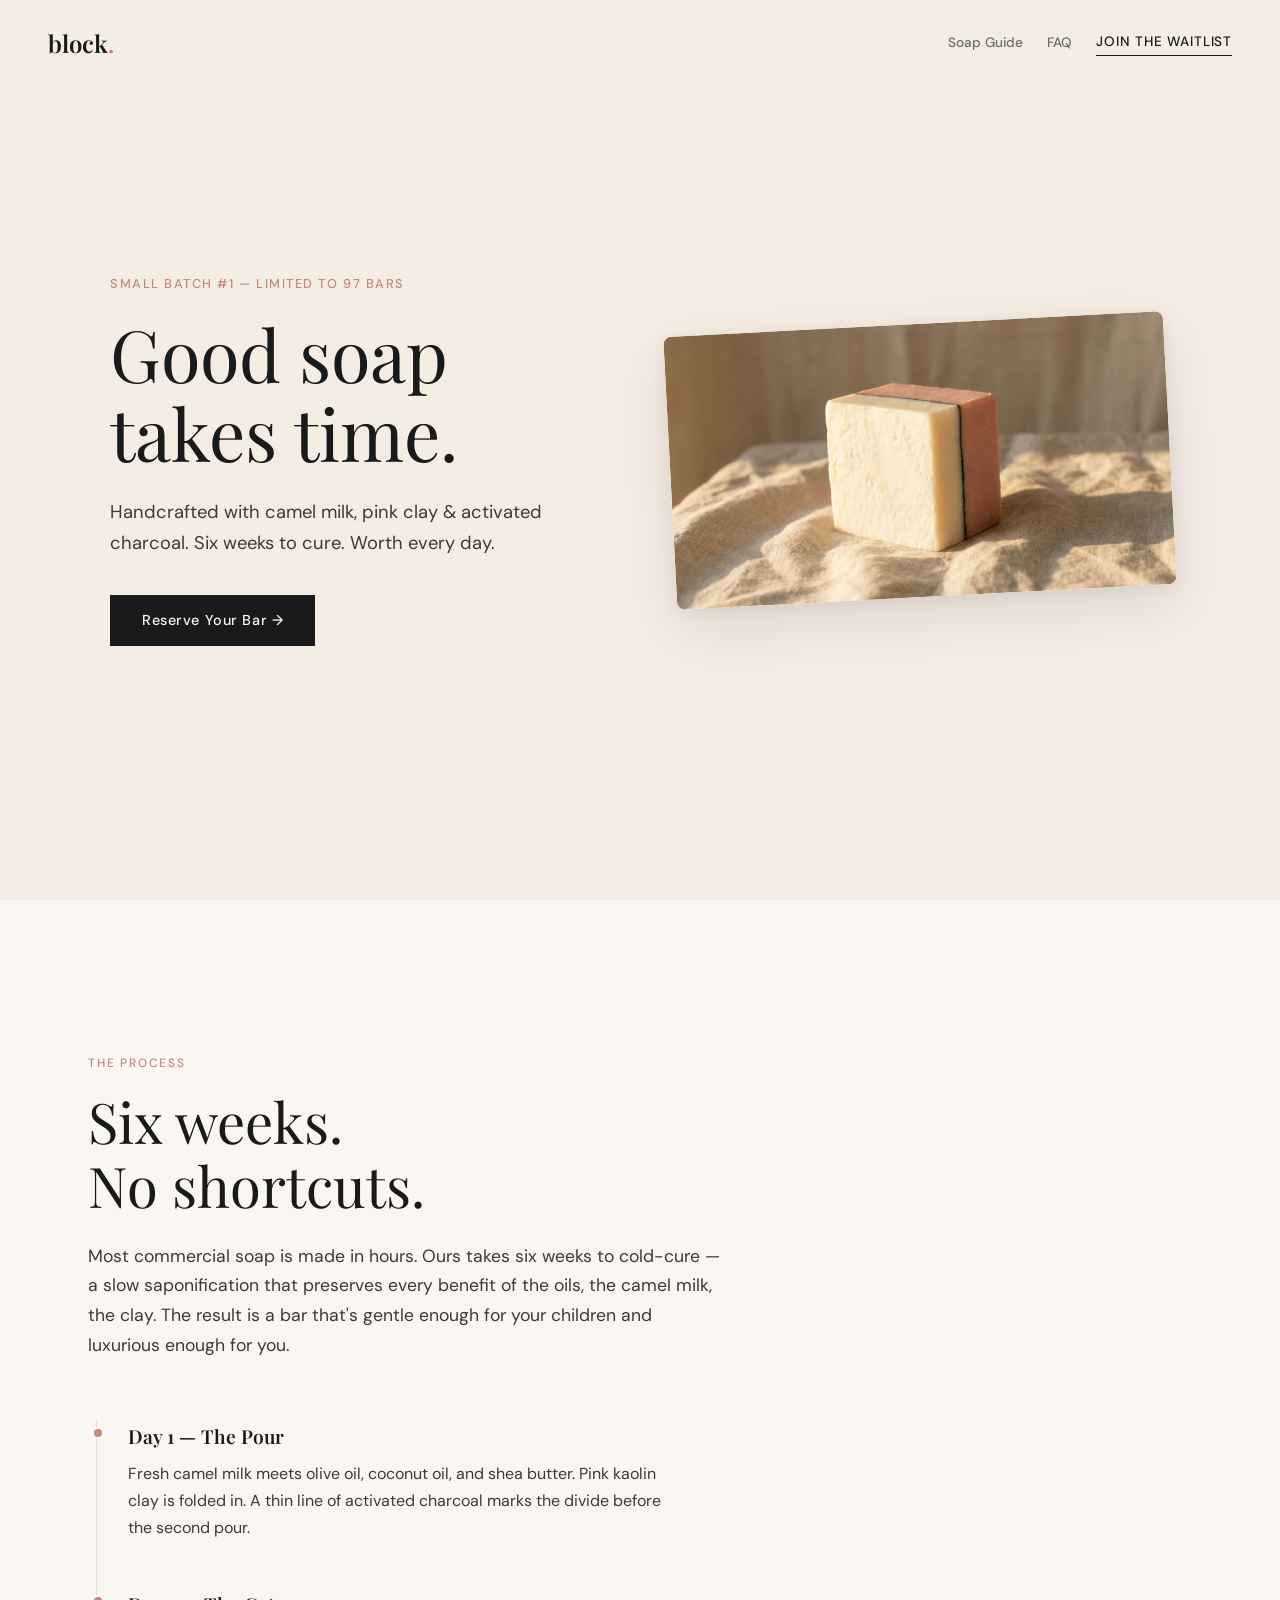
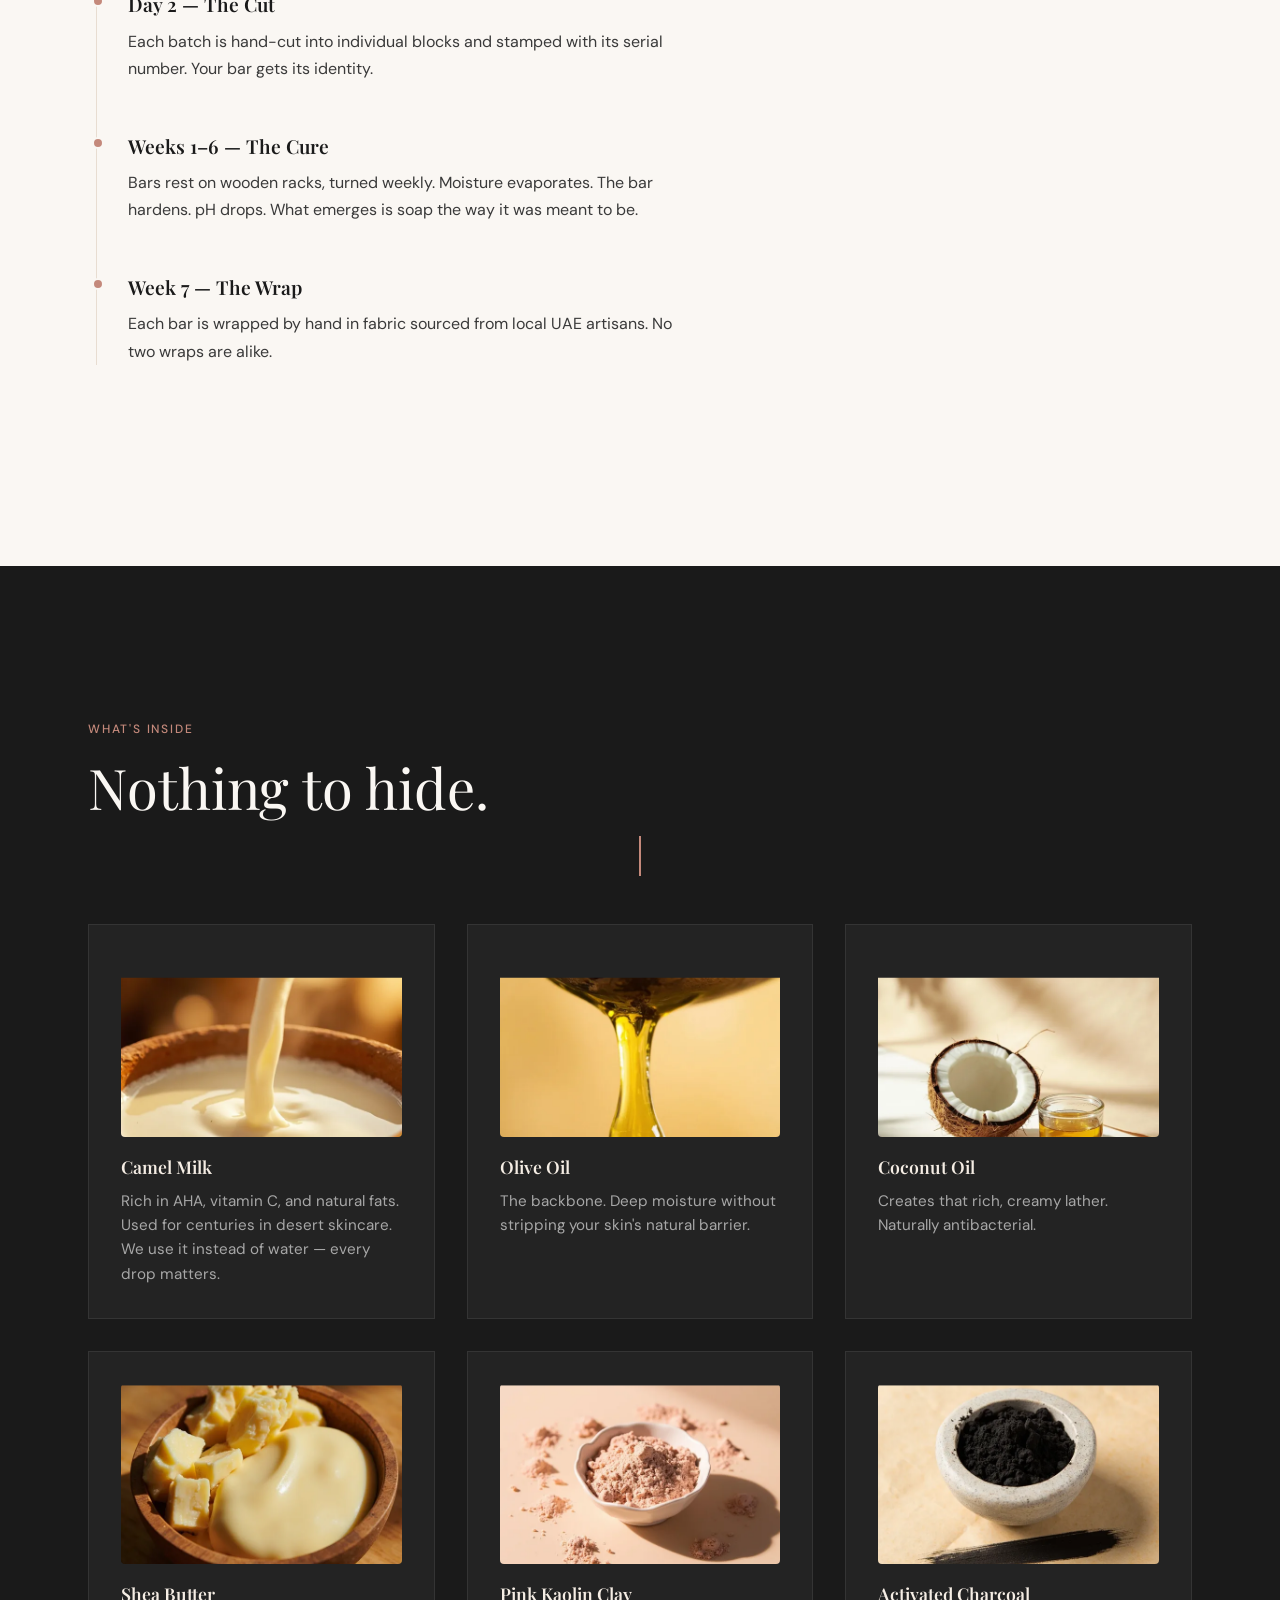
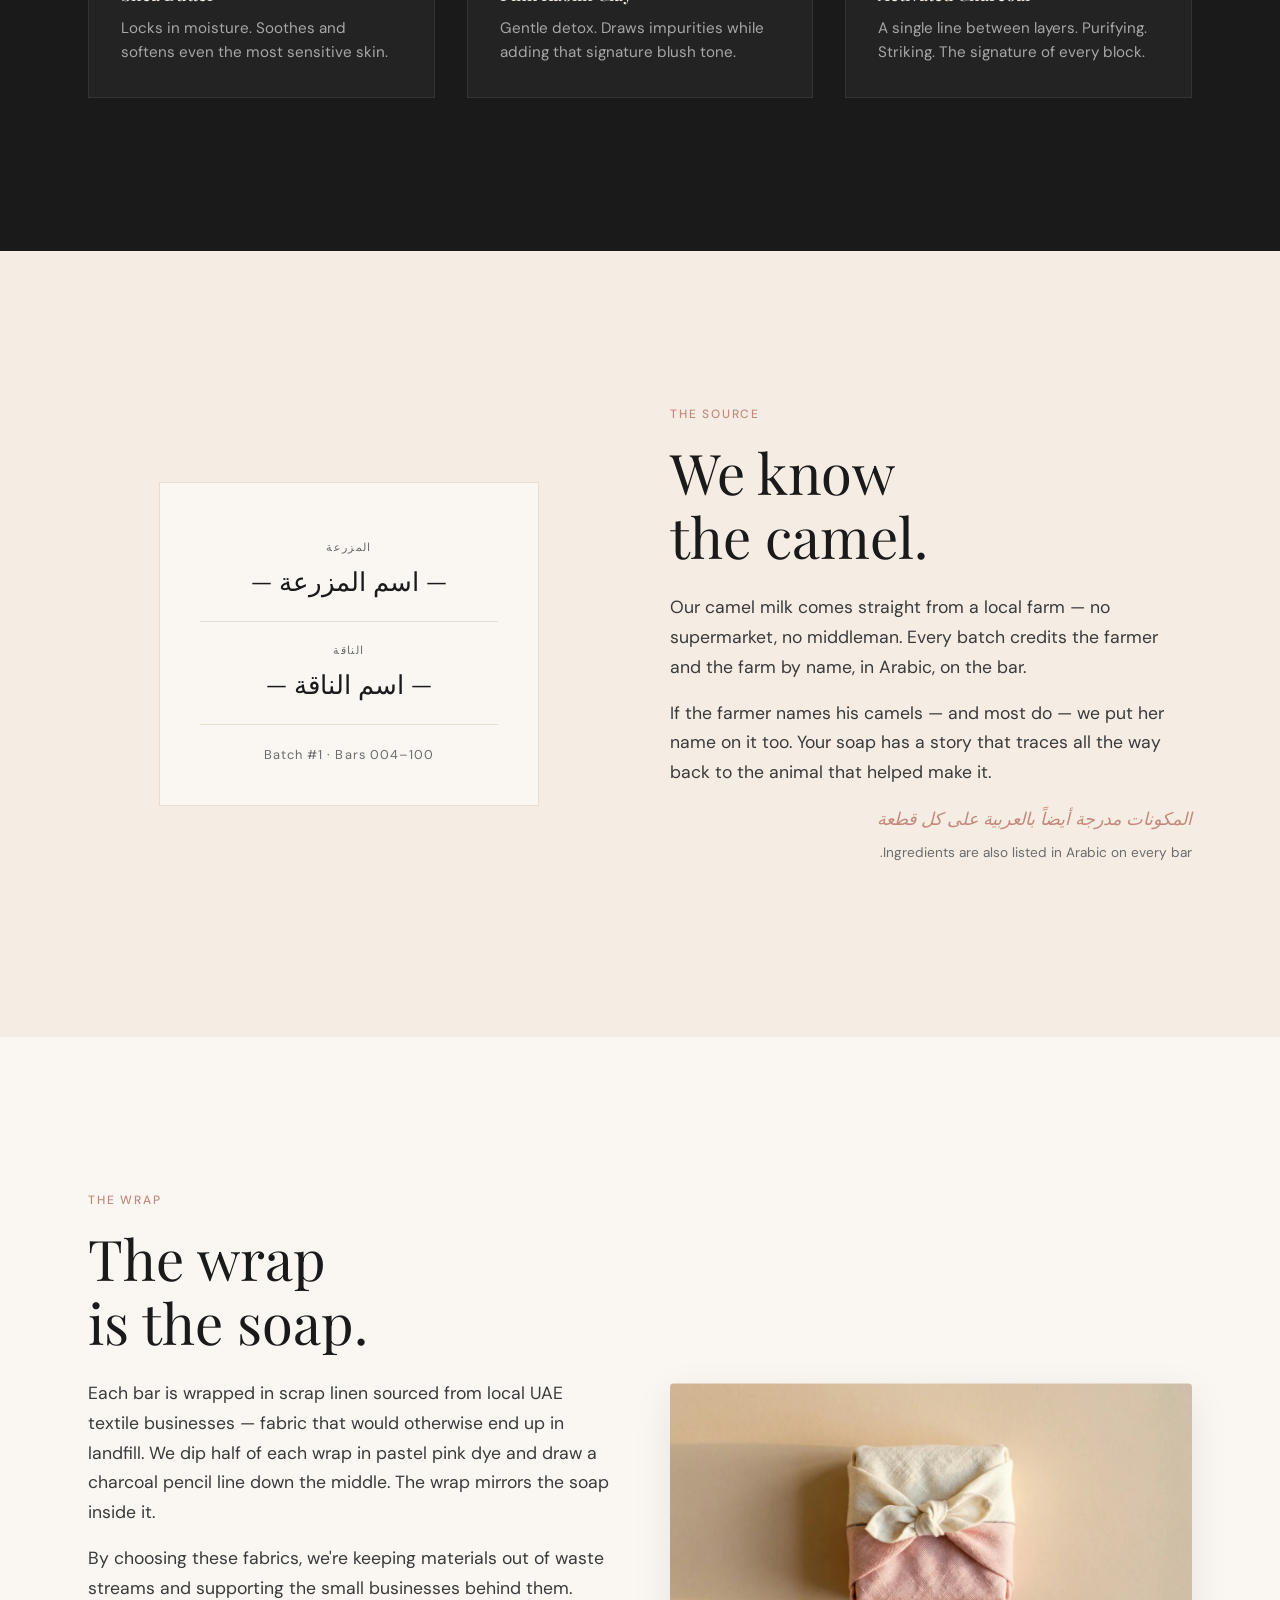
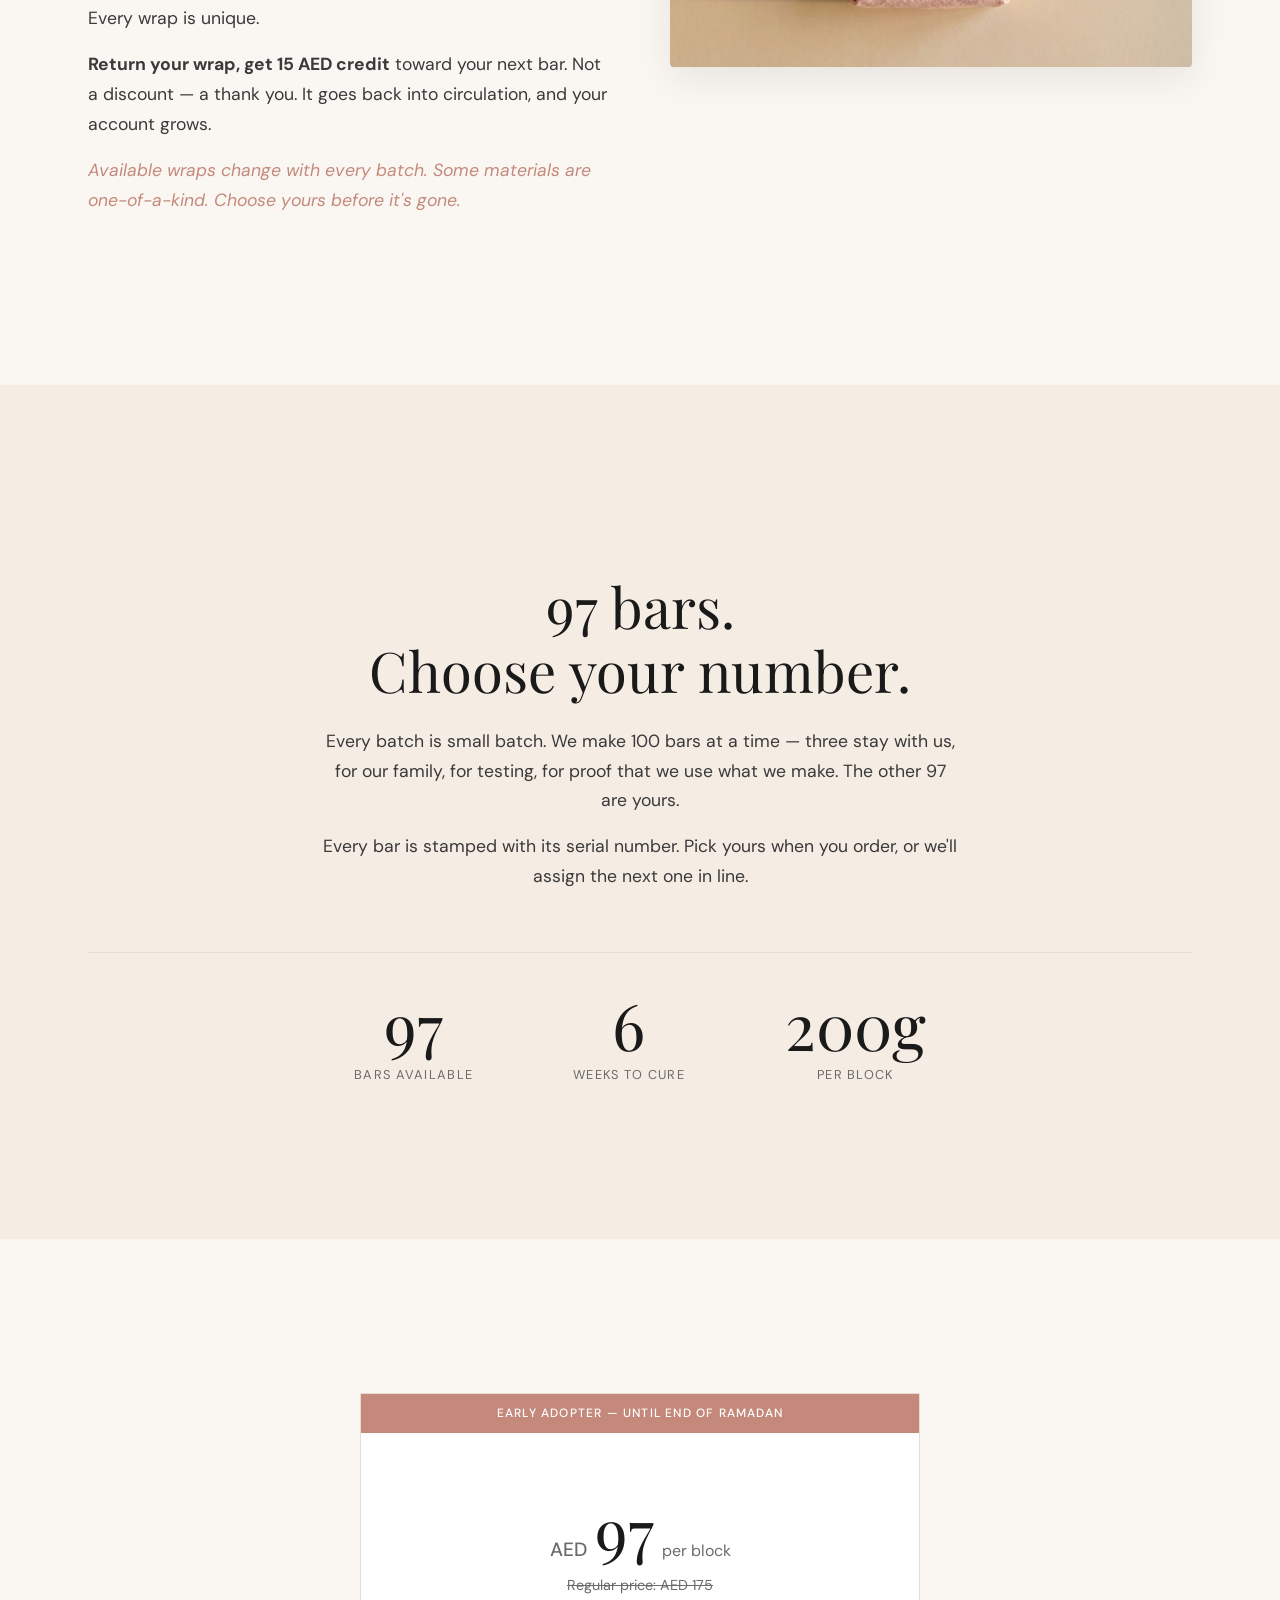
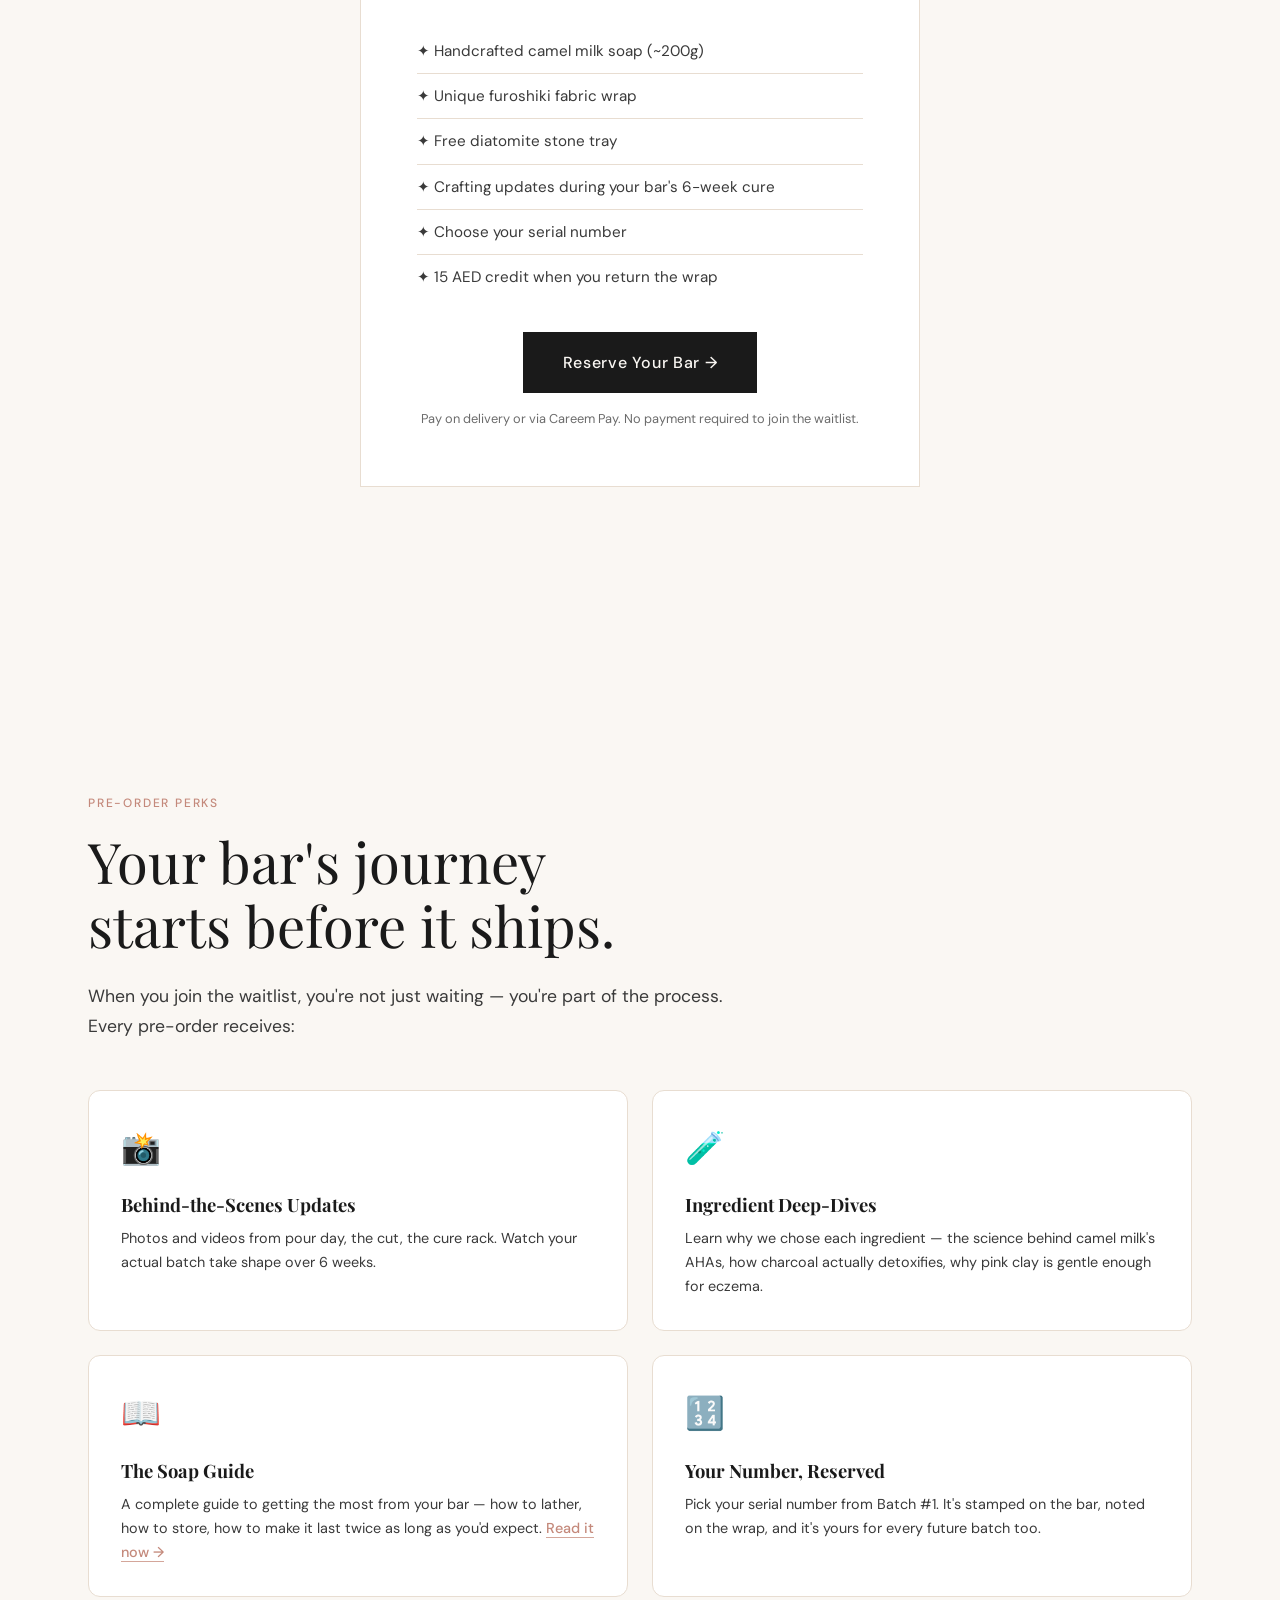
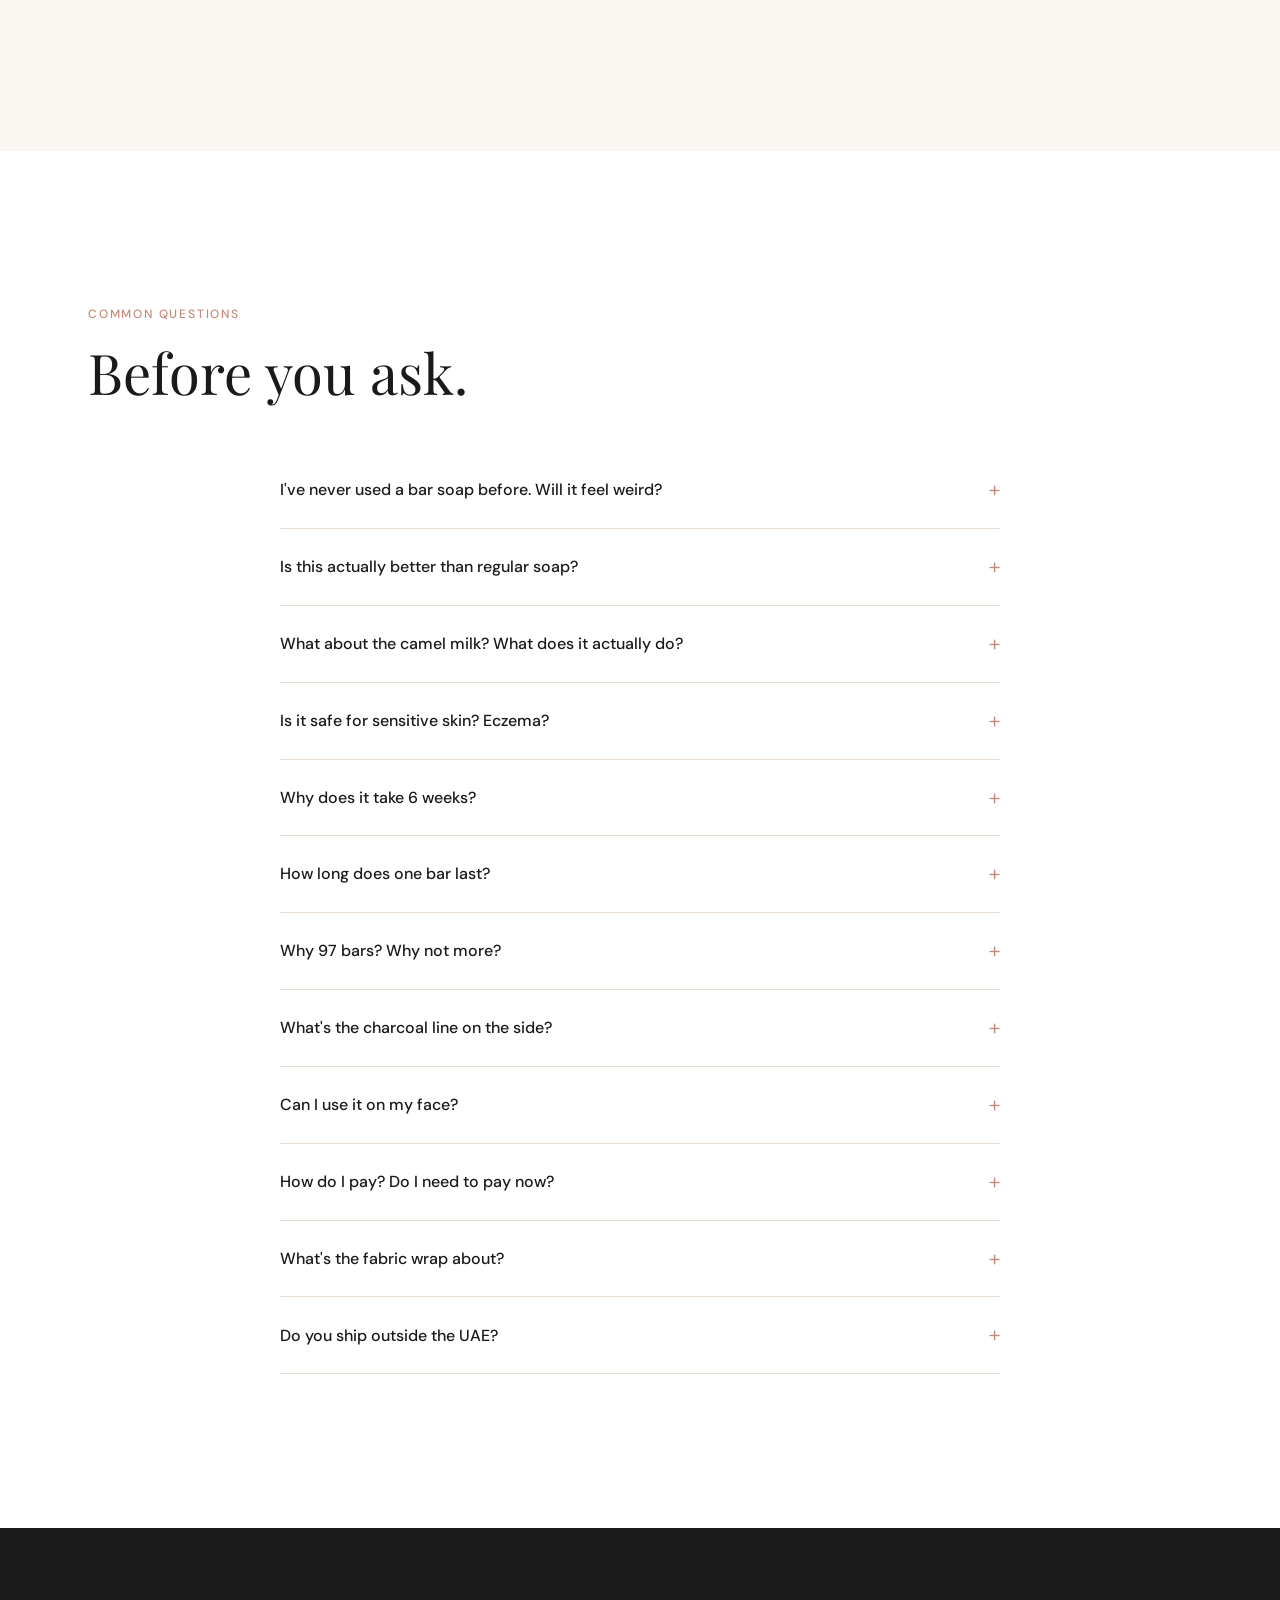
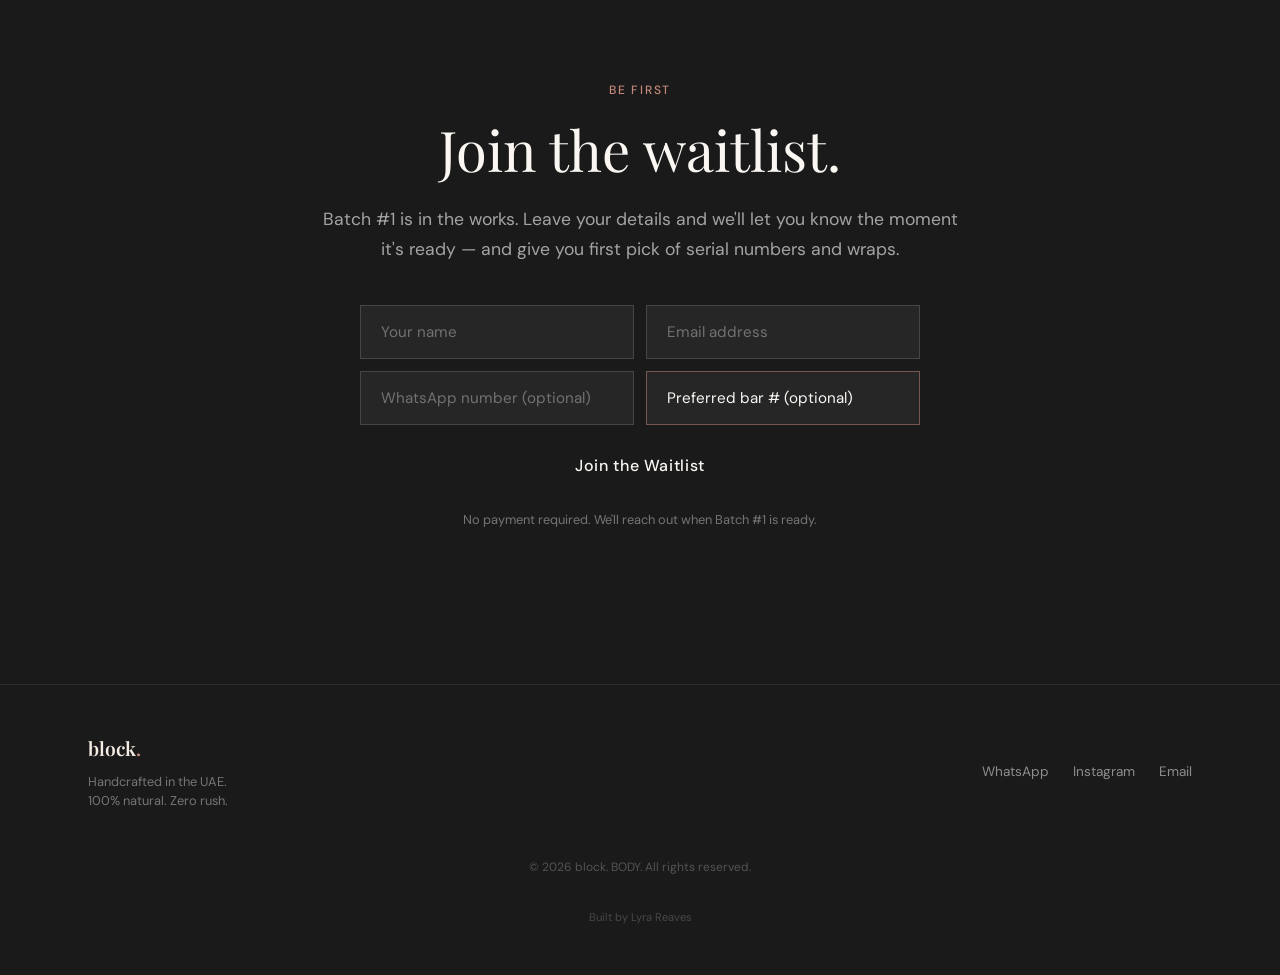
==== commit 8ead1f9b: "Remove external links from footer credit — plain text only" ====
--- a/index.html
+++ b/index.html
@@ -439,7 +439,7 @@
         <a href="mailto:hello@blockofsoap.com">Email</a>
       </div>
       <p class="footer__copy">© 2026 block. BODY. All rights reserved.</p>
-      <p class="footer__credit">Built by <a href="http://bw884408kg00k4csoo8ggkco.129.151.153.189.sslip.io" target="_blank">Lyra Reaves</a></p>
+      <p class="footer__credit">Built by Lyra Reaves</p>
     </div>
   </footer>
 
